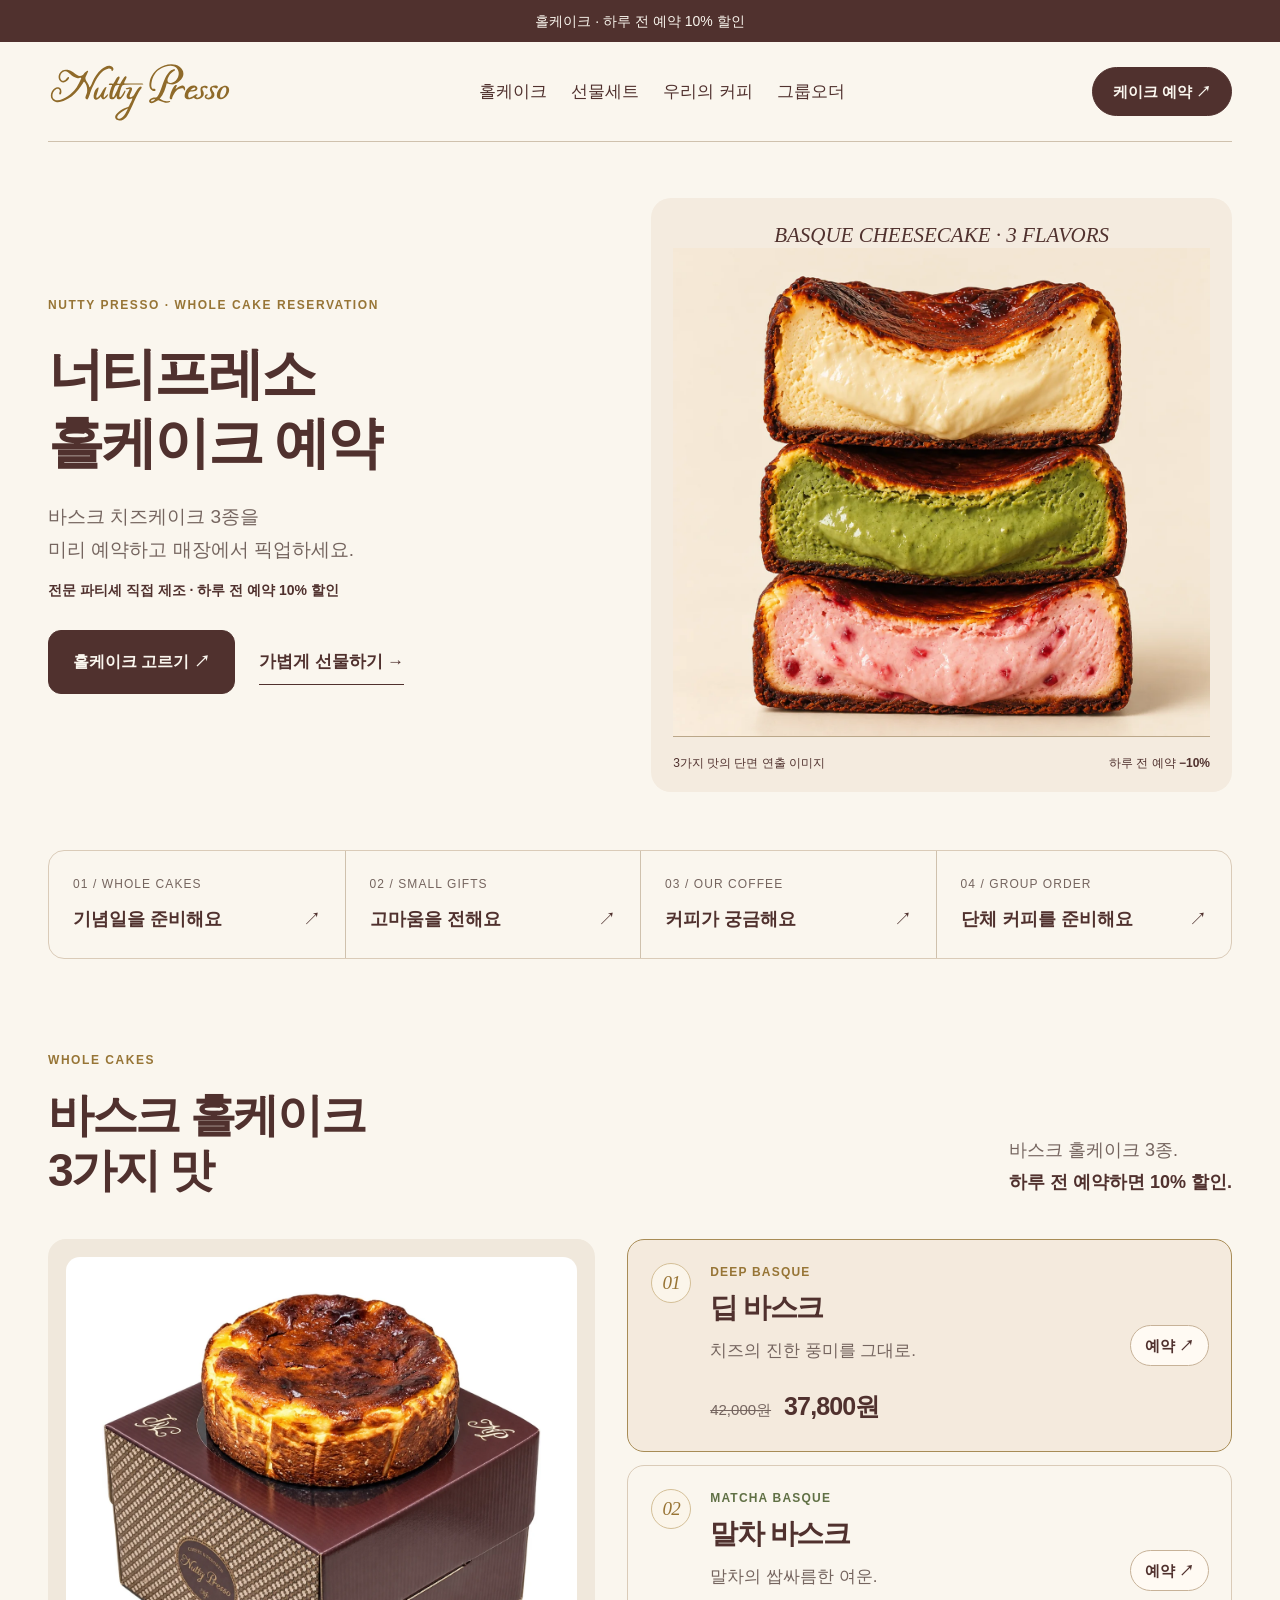
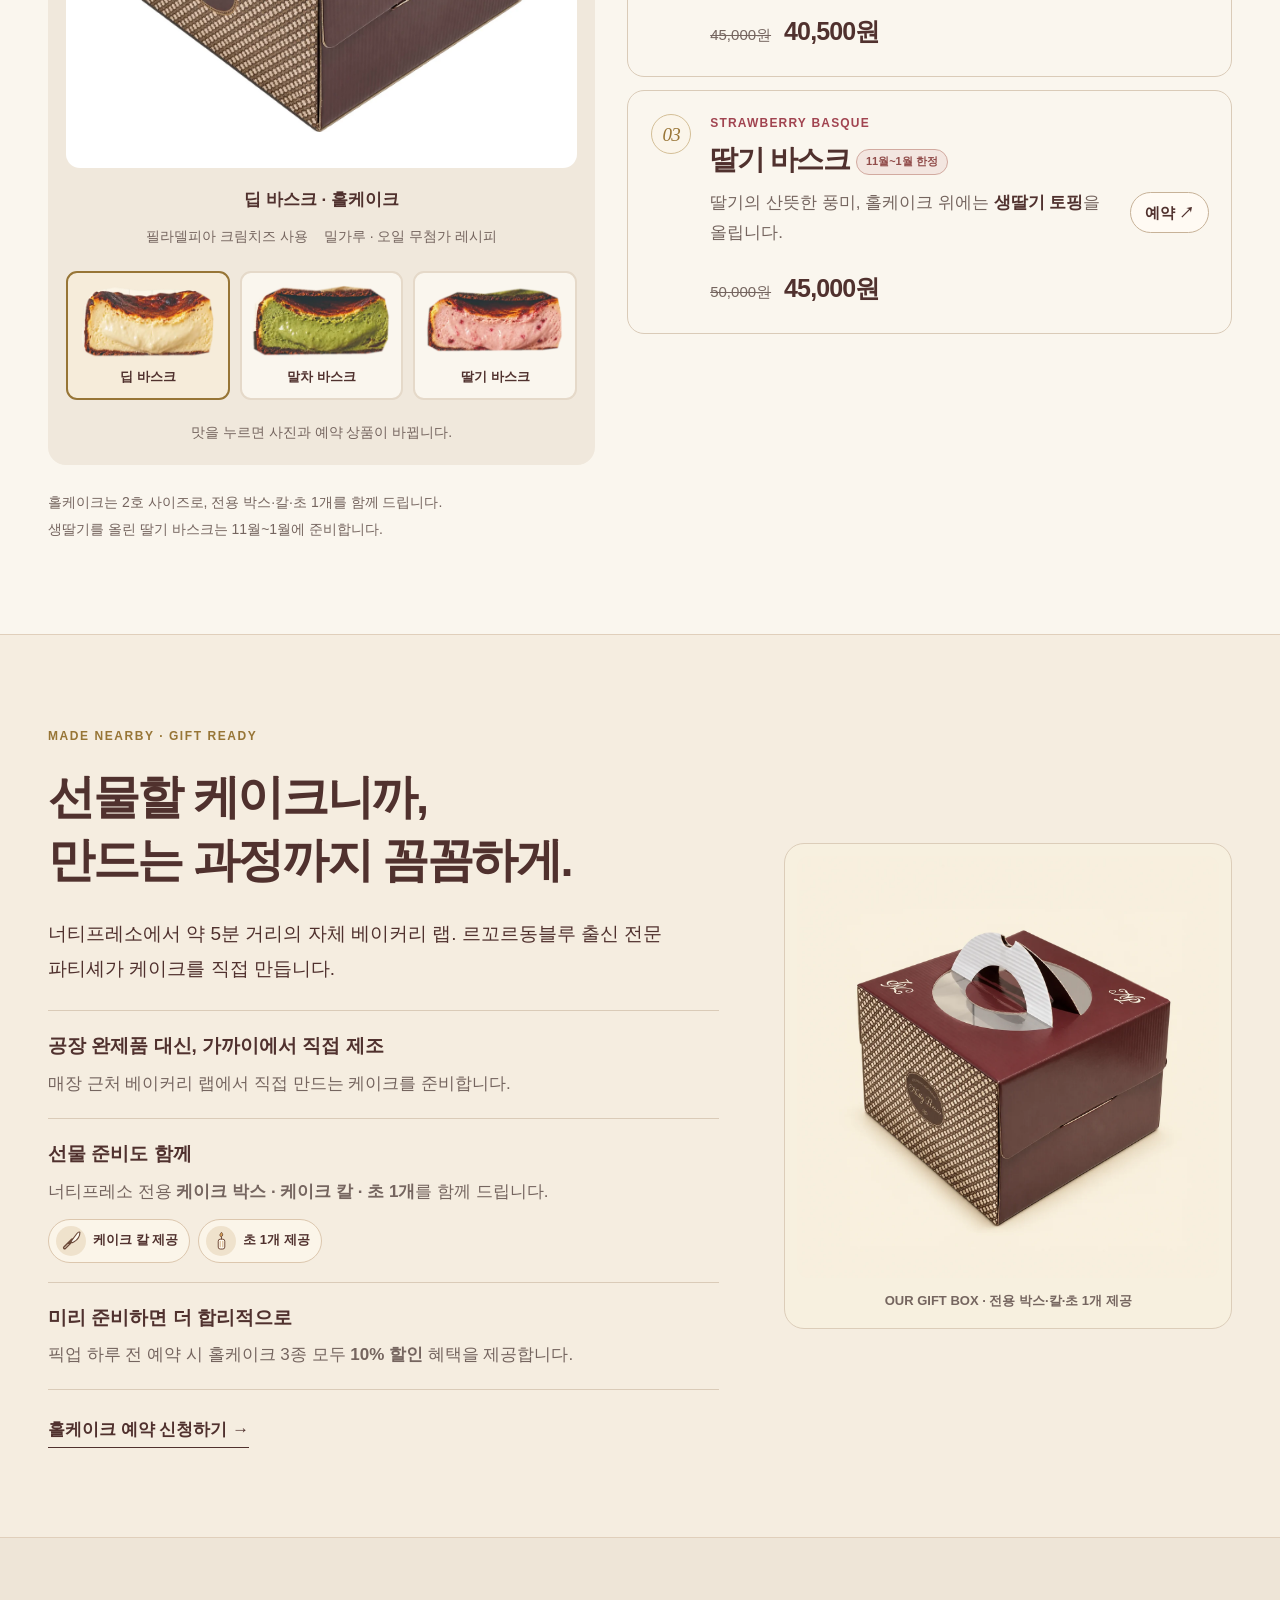
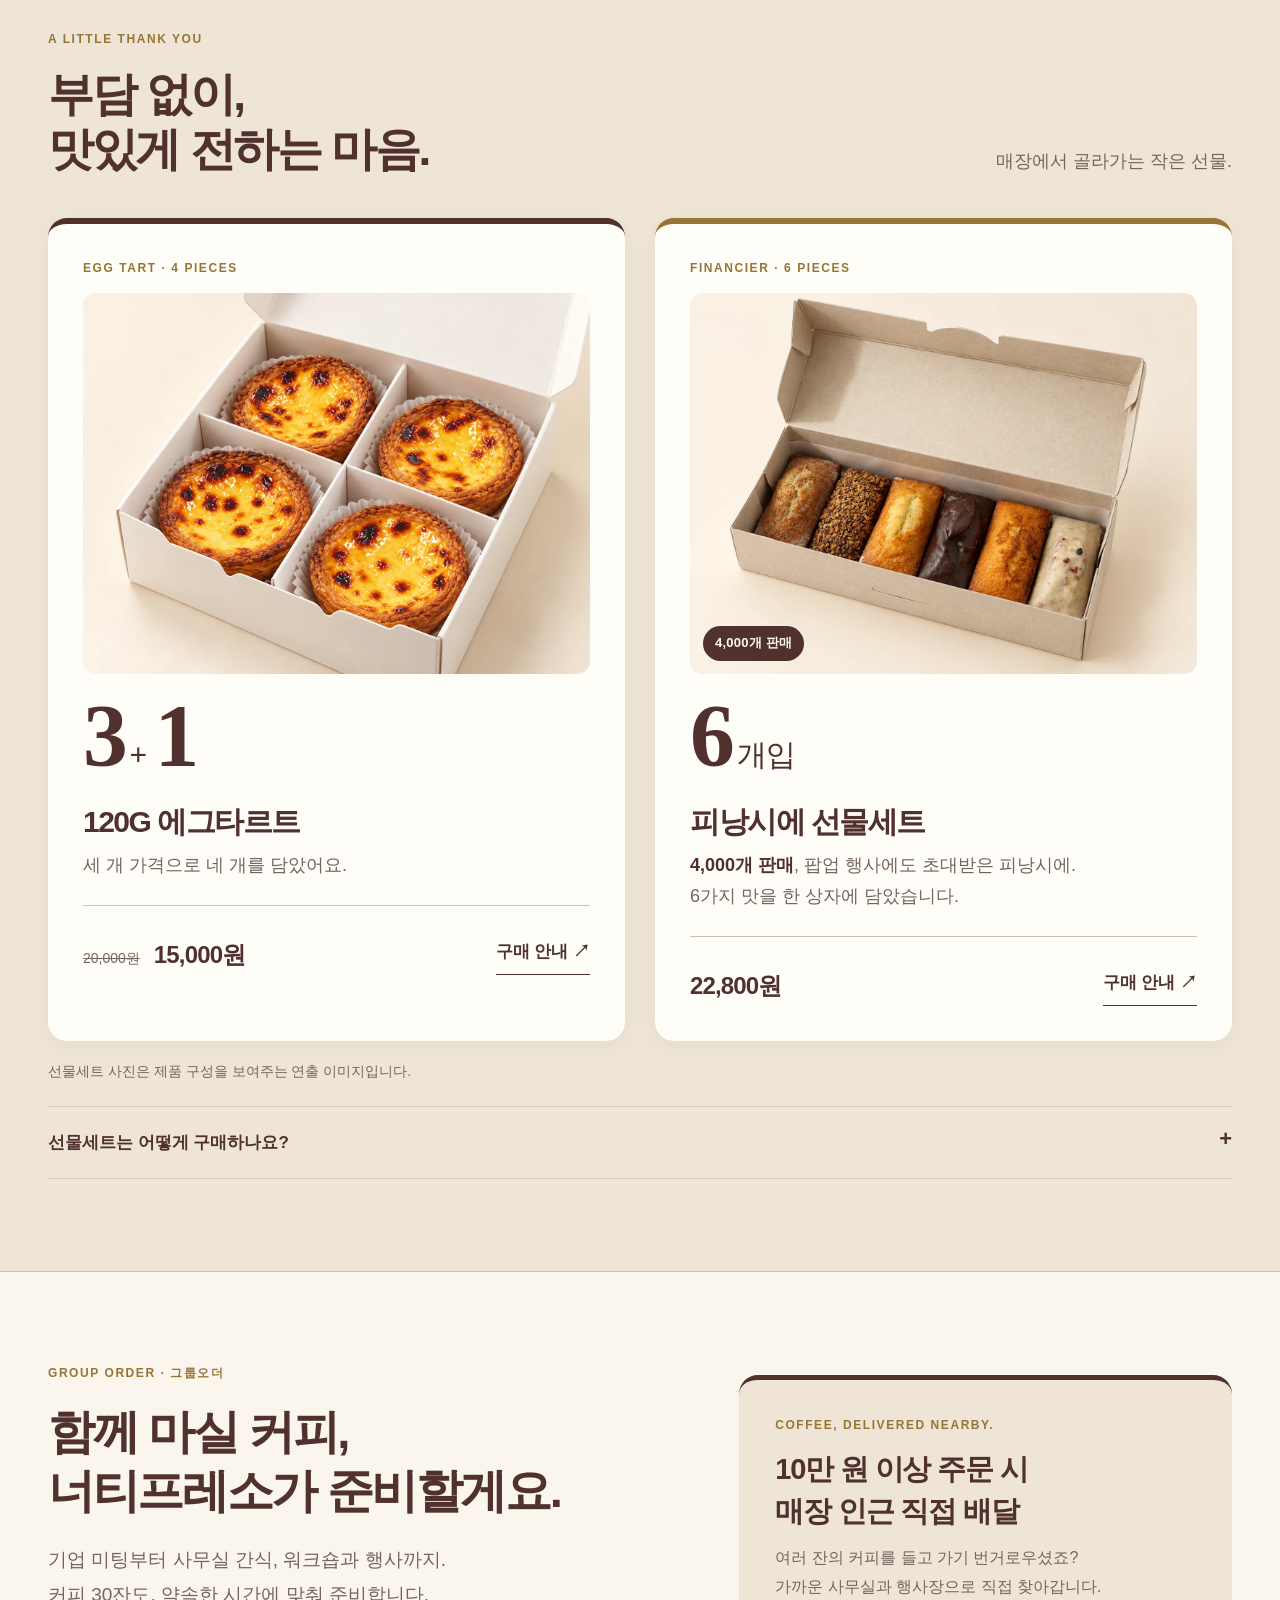
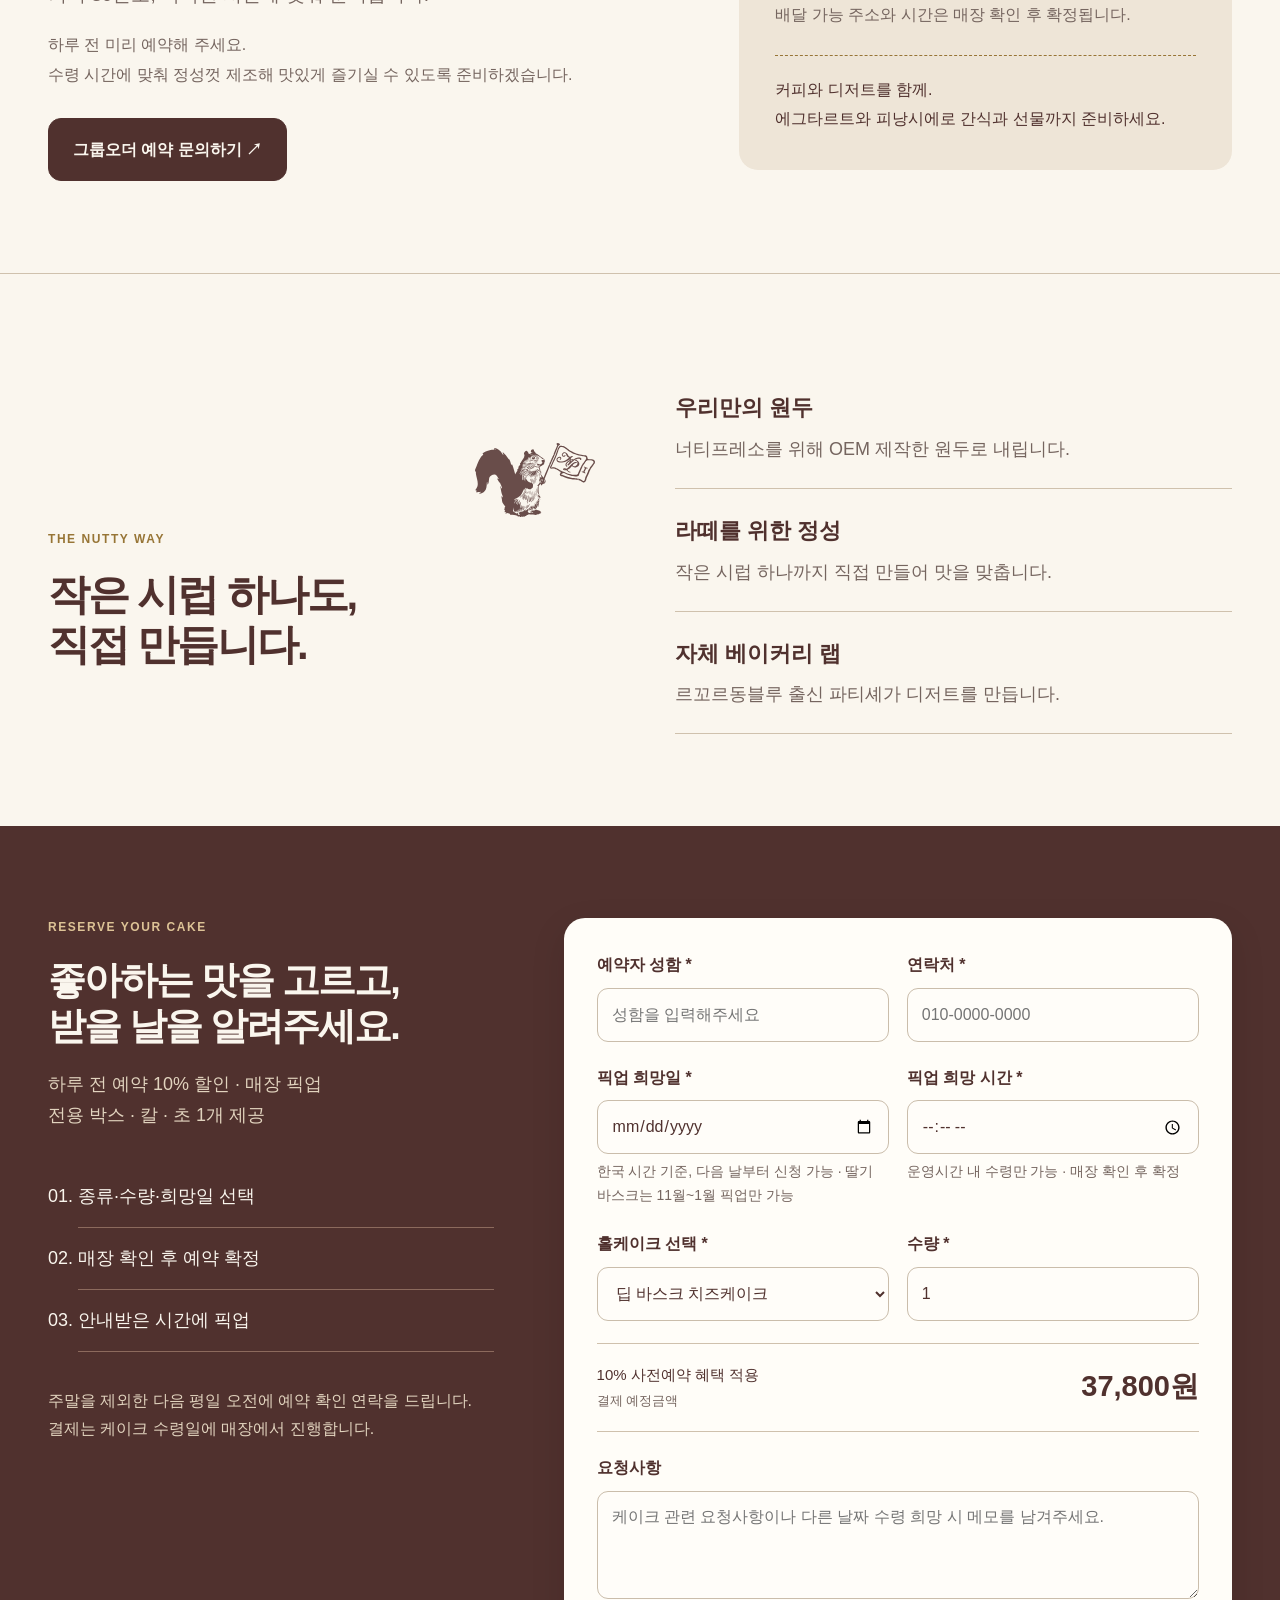
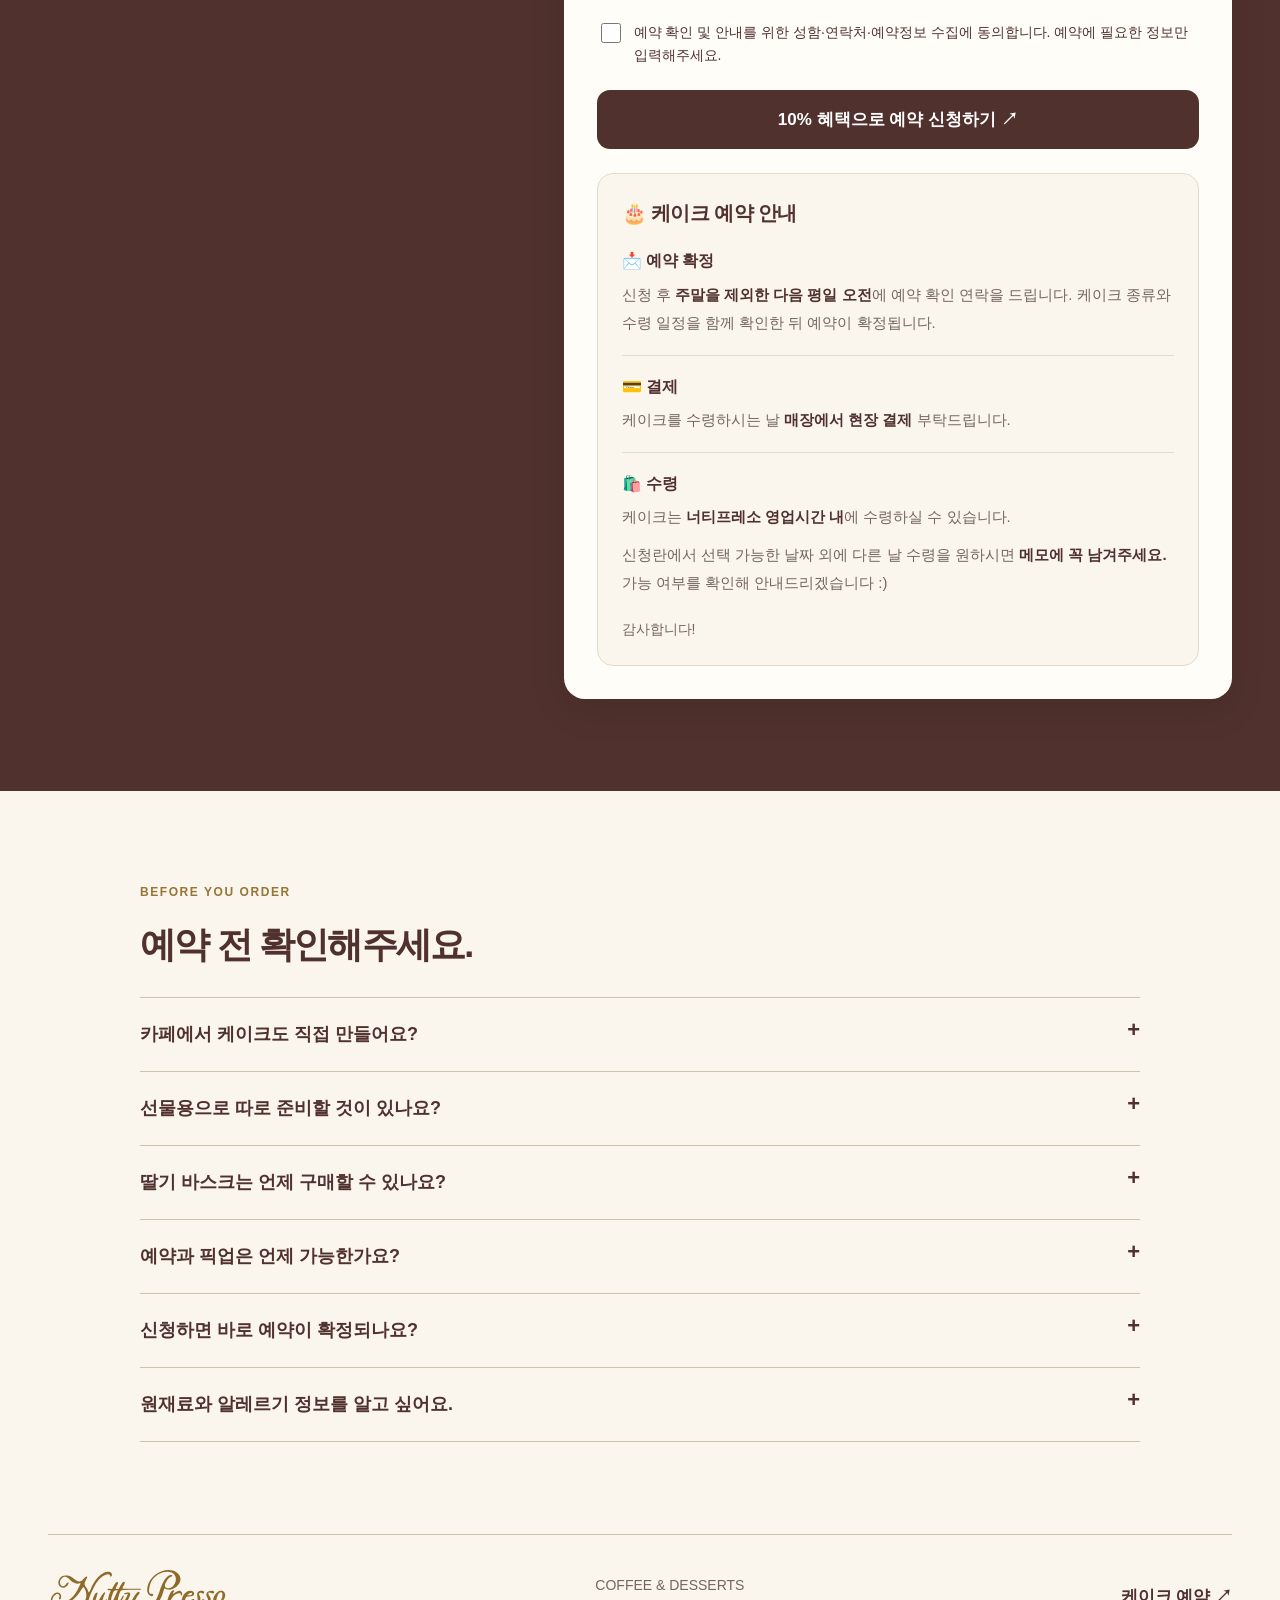
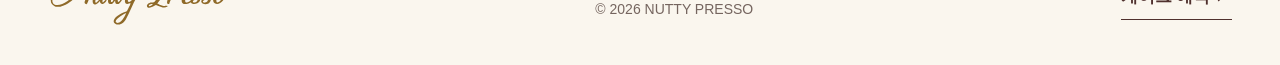
==== index.html @ 77eecce9 "Add branded cake booking guide below reservation form" ====
<!doctype html><html lang="ko"><head>
<meta charset="utf-8"/>
<meta content="width=device-width, initial-scale=1" name="viewport"/>
<meta content="#50312e" name="theme-color"/>
<title>너티프레소 홀케이크 예약 | 하루 전 예약 10% 할인</title>
<meta content="전용 OEM 원두, 직접 만드는 시럽, 르꼬르동블루 출신 파티쉐와 자체 베이커리 랩. 커피와 선물세트, 바스크 홀케이크, 기업·사무실·행사 그룹오더를 만나보세요. 홀케이크 하루 전 예약 10% 할인. 단체 주문 10만 원 이상 매장 인근 직접 배달." name="description"/>
<meta content="너티프레소 홀케이크 사전예약 | 하루 전 10% 할인" property="og:title"/>
<meta content="홀케이크 하루 전 예약 10% 할인. 5분 거리 자체 랩에서 전문 파티셰가 직접 만들고, 전용 케이크 박스·칼·초 1개까지 준비합니다." property="og:description"/>
<meta content="website" property="og:type"/>
<meta content="https://f45luke-source.github.io/nuttypresso-cake/" property="og:url"/>
<meta content="https://f45luke-source.github.io/nuttypresso-cake/assets/basque-three-slices.webp" property="og:image"/>
<link href="https://f45luke-source.github.io/nuttypresso-cake/" rel="canonical"/>
<link href="assets/nutty-mascot.svg" rel="icon" type="image/svg+xml"/>
<link as="image" href="assets/nutty-logo.svg" rel="preload"/>
<link rel="stylesheet" href="nutty.css?v=20261020-5">
<link rel="stylesheet" href="group-order.css?v=20261014-1">
<link rel="stylesheet" href="nutty-polish.css?v=20261021-1">
<style id="reservation-form-layout-20261021">
/* 2026-10-21: keep native date/time controls inside the reservation form. */
.nutty-home #reserve .reserve-grid > *{min-width:0}
.nutty-home #form{
  box-sizing:border-box;
  min-width:0;
  max-width:100%;
  grid-template-columns:repeat(2,minmax(0,1fr));
  align-items:start;
}
.nutty-home #form > *,
.nutty-home #form .field{min-width:0;max-width:100%}
.nutty-home #form .field input,
.nutty-home #form .field select,
.nutty-home #form .field textarea{
  display:block;
  box-sizing:border-box;
  width:100%;
  min-width:0;
  max-width:100%;
  inline-size:100%;
  min-inline-size:0;
  max-inline-size:100%;
  font-size:16px;
}
.nutty-home #form .field input,
.nutty-home #form .field select{height:54px}
.nutty-home #form input[type="date"],
.nutty-home #form input[type="time"]{
  -webkit-appearance:none;
  appearance:none;
  text-align:left;
}
.nutty-home #form input[type="date"]::-webkit-date-and-time-value,
.nutty-home #form input[type="time"]::-webkit-date-and-time-value{
  min-height:1.5em;
  text-align:left;
}
.nutty-home #form input[type="date"]::-webkit-datetime-edit,
.nutty-home #form input[type="time"]::-webkit-datetime-edit{padding:0;min-width:0}
.nutty-home #form .field-help{overflow-wrap:anywhere}
.nutty-home #form .total{flex-wrap:wrap;row-gap:8px}
/* Narrow columns on tablets need the same treatment as phone screens. */
@media(max-width:1100px){
  .nutty-home #form{grid-template-columns:minmax(0,1fr);gap:22px}
  .nutty-home #form > .field,
  .nutty-home #form > .full{grid-column:1 / -1}
}
</style>
<link rel="stylesheet" href="nutty-mobile.css?v=20261022-1">
<style id="cake-reservation-guide-20261023">
.nutty-home #form .cake-booking-guide{grid-column:1/-1;min-width:0;background:var(--paper);border:1px solid #e5d9c9;border-radius:16px;padding:24px;margin-top:2px}
.nutty-home #form .cake-booking-guide h3{font-size:20px;line-height:1.5;letter-spacing:-.03em;margin:0 0 20px;color:var(--ink)}
.nutty-home #form .cake-booking-guide dl{margin:0}
.nutty-home #form .cake-booking-guide dl>div+div{border-top:1px solid #e5d9c9;margin-top:18px;padding-top:18px}
.nutty-home #form .cake-booking-guide dt{font-size:16px;font-weight:700;line-height:1.6;color:var(--ink);margin-bottom:7px}
.nutty-home #form .cake-booking-guide dd{margin:0;font-size:15px;line-height:1.85;color:var(--muted);word-break:keep-all;overflow-wrap:anywhere}
.nutty-home #form .cake-booking-guide dd strong{color:var(--ink);font-weight:650}
.nutty-home #form .cake-booking-guide dd p+p{margin-top:10px}
.nutty-home #form .cake-booking-guide .guide-thanks{margin-top:20px;font-size:14px;color:var(--muted)}
@media(max-width:720px){.nutty-home #form .cake-booking-guide{padding:22px 18px}.nutty-home #form .cake-booking-guide h3{font-size:19px}}
</style>
</head><body class="nutty-home"><a class="skip" href="#main">본문으로 이동</a><div class="notice">홀케이크 · 하루 전 예약 10% 할인</div><header class="header wrap"><a href="#main" aria-label="너티프레소 홈"><img class="wordmark" src="assets/nutty-wordmark.svg" alt="Nutty Presso" width="210" height="75"></a><nav aria-label="주 메뉴"><a href="#cakes">홀케이크</a><a href="#gifts">선물세트</a><a href="#brand">우리의 커피</a><a href="group-order/">그룹오더</a></nav><a href="#reserve" class="button small">케이크 예약 ↗</a><button class="nav-toggle" aria-expanded="false" aria-controls="mobile-menu" aria-label="메뉴 열기">☰</button></header><nav id="mobile-menu" class="mobile-menu" hidden aria-label="모바일 메뉴"><a href="#cakes">홀케이크</a><a href="#gifts">선물세트</a><a href="#brand">우리의 커피</a><a href="group-order/">그룹오더</a></nav><main id="main"><section class="hero wrap"><div class="hero-copy"><span class="eyebrow">NUTTY PRESSO · WHOLE CAKE RESERVATION</span><h1>너티프레소<br>홀케이크 예약</h1><p>바스크 치즈케이크 3종을<br>미리 예약하고 매장에서 픽업하세요.</p><p class="hero-benefits">전문 파티셰 직접 제조 · 하루 전 예약 10% 할인</p><div class="actions"><a class="button" href="#cakes">홀케이크 고르기 ↗</a><a class="text-link" href="#gifts">가볍게 선물하기 →</a></div></div><figure class="hero-photo"><span class="photo-heading">BASQUE CHEESECAKE · 3 FLAVORS</span><img class="hero-3flavors" src="assets/basque-three-slices.webp" alt="딥·말차·딸기 바스크 치즈케이크 3종의 단면을 보여주는 연출 이미지" width="1254" height="1254" fetchpriority="high"><figcaption><span>3가지 맛의 단면 연출 이미지</span><span>하루 전 예약 <b>−10%</b></span></figcaption></figure></section>
<nav class="quick wrap group-quick" aria-label="원하는 메뉴 바로가기"><a href="#cakes"><small>01 / WHOLE CAKES</small><span>기념일을 준비해요 <b>↗</b></span></a><a href="#gifts"><small>02 / SMALL GIFTS</small><span>고마움을 전해요 <b>↗</b></span></a><a href="#brand"><small>03 / OUR COFFEE</small><span>커피가 궁금해요 <b>↗</b></span></a><a href="group-order/"><small>04 / GROUP ORDER</small><span>단체 커피를 준비해요 <b>↗</b></span></a></nav>
<section class="cakes wrap section" id="cakes"><div class="section-heading"><div><span class="eyebrow">WHOLE CAKES</span><h2>바스크 홀케이크<br>3가지 맛</h2></div><p>바스크 홀케이크 3종.<br><strong>하루 전 예약하면 10% 할인.</strong></p></div><div class="cake-selection"><div class="cake-feature"><div class="cake-image-stage" aria-live="polite" aria-atomic="true"><img id="cake-main-image" src="assets/deep-basque-box-20261022.webp" alt="너티프레소 전용 박스 위에 놓인 딥 바스크 홀케이크" width="1080" height="1080" loading="lazy" decoding="async"><div class="cake-image-placeholder" id="cake-image-placeholder" hidden role="img" aria-label="딥 바스크 홀케이크 실사 사진 준비 중"><span class="cake-photo-label">NUTTY PRESSO · WHOLE CAKE</span><strong id="cake-placeholder-name">딥 바스크</strong><span class="cake-photo-status">홀케이크 실사 사진 준비 중</span></div></div><p class="cake-photo-name" id="cake-photo-name" aria-live="polite">딥 바스크 · 홀케이크</p><p class="cake-ingredients"><span>필라델피아 크림치즈 사용</span><span>밀가루 · 오일 무첨가 레시피</span></p>
<div class="slice-gallery" role="group" aria-label="케이크 맛별 선택">
<button class="slice-choice is-active" type="button" data-preview="deep_basque" aria-pressed="true" aria-label="딥 바스크 큰 사진 보기"><img src="assets/deep-basque-slice.webp" alt="" loading="lazy" width="240" height="130"><span>딥 바스크</span></button>
<button class="slice-choice" type="button" data-preview="matcha" aria-pressed="false" aria-label="말차 바스크 큰 사진 보기"><img src="assets/matcha-basque-slice.webp" alt="" loading="lazy" width="240" height="130"><span>말차 바스크</span></button>
<button class="slice-choice" type="button" data-preview="strawberry" aria-pressed="false" aria-label="딸기 바스크 큰 사진 보기"><img src="assets/strawberry-basque-slice.webp" alt="" loading="lazy" width="240" height="130"><span>딸기 바스크</span></button>
</div><p class="preview-instruction">맛을 누르면 사진과 예약 상품이 바뀝니다.</p></div><div class="cake-list">
<article class="cake-row is-active" data-preview="deep_basque"><div class="flavor-number">01</div><div><span class="eyebrow">DEEP BASQUE</span><h3>딥 바스크</h3><p>치즈의 진한 풍미를 그대로.</p><div class="price"><del>42,000원</del><strong>37,800원</strong></div></div><a class="select-cake" href="#reserve" data-cake="deep_basque" aria-label="딥 바스크 예약하기">예약 ↗</a></article>
<article class="cake-row matcha" data-preview="matcha"><div class="flavor-number">02</div><div><span class="eyebrow">MATCHA BASQUE</span><h3>말차 바스크</h3><p>말차의 쌉싸름한 여운.</p><div class="price"><del>45,000원</del><strong>40,500원</strong></div></div><a class="select-cake" href="#reserve" data-cake="matcha" aria-label="말차 바스크 예약하기">예약 ↗</a></article>
<article class="cake-row strawberry" data-preview="strawberry"><div class="flavor-number">03</div><div><span class="eyebrow">STRAWBERRY BASQUE</span><h3>딸기 바스크 <span class="seasonal-tag">11월~1월 한정</span></h3><p>딸기의 산뜻한 풍미, 홀케이크 위에는 <strong>생딸기 토핑</strong>을 올립니다.</p><div class="price"><del>50,000원</del><strong>45,000원</strong></div></div><a class="select-cake" href="#reserve" data-cake="strawberry" aria-label="딸기 바스크 예약하기">예약 ↗</a></article>
</div></div><p class="fine"><span>홀케이크는 2호 사이즈로, 전용 박스·칼·초 1개를 함께 드립니다.</span><span>생딸기를 올린 딸기 바스크는 11월~1월에 준비합니다.</span></p></section>
<section class="trust-section section" id="why-nutty" aria-labelledby="trust-title"><div class="wrap trust-layout"><div class="trust-copy">
<span class="eyebrow">MADE NEARBY · GIFT READY</span>
<h2 id="trust-title">선물할 케이크니까,<br>만드는 과정까지 꼼꼼하게.</h2>
<p class="trust-lead">너티프레소에서 약 5분 거리의 자체 베이커리 랩. 르꼬르동블루 출신 전문 파티셰가 케이크를 직접 만듭니다.</p>
<div class="trust-points"><div><b>공장 완제품 대신, 가까이에서 직접 제조</b><p>매장 근처 베이커리 랩에서 직접 만드는 케이크를 준비합니다.</p></div>
<div><b>선물 준비도 함께</b><p>너티프레소 전용 <strong>케이크 박스 · 케이크 칼 · 초 1개</strong>를 함께 드립니다.</p>
<div class="gift-kit" role="group" aria-label="케이크 칼과 초 1개 제공">
<span class="gift-kit-item"><span class="gift-kit-icon" aria-hidden="true">
<svg viewBox="0 0 32 32" fill="none" focusable="false">
<path d="M5.5 27 17 15.5" stroke="#6b4939" stroke-width="5.2" stroke-linecap="round"/>
<path d="M15 17.6 24.3 5.3c1.4-1.8 3.5-2.6 4.5-2 .1 6.4-2.9 11-8.9 14.6l-2.7 1.4Z" fill="#fffaf0" stroke="#6b4939" stroke-width="1.7" stroke-linejoin="round"/>
<path d="m5.8 27 5.2-5.2" stroke="#f7e8d0" stroke-width="1.5" stroke-linecap="round"/>
</svg></span>케이크 칼 제공</span>
<span class="gift-kit-item"><span class="gift-kit-icon" aria-hidden="true">
<svg viewBox="0 0 32 32" fill="none" focusable="false">
<path d="M16 3.5c-2.4 2.8-3.8 5-.4 7.1 2.9-1.7 3.1-4.4.4-7.1Z" fill="#d6a25a" stroke="#704a38" stroke-width="1.25" stroke-linejoin="round"/>
<path d="M16 10.5v3.7" stroke="#704a38" stroke-width="1.5" stroke-linecap="round"/>
<rect x="11" y="14" width="10" height="15" rx="3" fill="#fffaf0" stroke="#704a38" stroke-width="1.5"/>
<path d="M14 17.2v8.5M18 17.2v8.5" stroke="#c89b68" stroke-width="1.2" stroke-linecap="round"/>
</svg></span>초 1개 제공</span>
</div></div>
<div><b>미리 준비하면 더 합리적으로</b><p>픽업 하루 전 예약 시 홀케이크 3종 모두 <strong>10% 할인</strong> 혜택을 제공합니다.</p></div></div>
<a class="text-link" href="#reserve">홀케이크 예약 신청하기 →</a></div>
<figure class="trust-photo"><img src="assets/cake-gift-box-20261021.webp" alt="너티프레소 전용 홀케이크 선물 박스 최신 사진" loading="lazy" width="1280" height="1280"><figcaption>OUR GIFT BOX · 전용 박스·칼·초 1개 제공</figcaption></figure>
</div></section>
<section class="gifts section" id="gifts"><div class="wrap"><div class="section-heading"><div><span class="eyebrow">A LITTLE THANK YOU</span><h2>부담 없이,<br>맛있게 전하는 마음.</h2></div><p>매장에서 골라가는 작은 선물.</p></div><div class="gift-pair"><article class="gift-ticket"><span class="eyebrow">EGG TART · 4 PIECES</span><figure class="gift-photo"><img src="assets/egg-tart-set-premium.webp" alt="120g 에그타르트 네 개가 담긴 3+1 선물세트 연출 이미지" loading="lazy" width="1400" height="1050"></figure><div class="gift-number">3<span>+</span>1</div><h3>120G 에그타르트</h3><p>세 개 가격으로 네 개를 담았어요.</p><div class="gift-bottom"><div class="price"><del>20,000원</del><strong>15,000원</strong></div><a href="#gift-guide" class="text-link">구매 안내 ↗</a></div></article><article class="gift-ticket"><span class="eyebrow">FINANCIER · 6 PIECES</span><figure class="gift-photo"><img src="assets/financier-set-premium.webp" alt="너티프레소 피낭시에 6구 선물세트 구성 연출 이미지" loading="lazy" width="1400" height="1050"><figcaption class="gift-photo-tag">4,000개 판매</figcaption></figure><div class="gift-number">6<span>개입</span></div><h3>피낭시에 선물세트</h3><p><strong>4,000개 판매</strong>, 팝업 행사에도 초대받은 피낭시에.<br>6가지 맛을 한 상자에 담았습니다.</p><div class="gift-bottom"><div class="price"><strong>22,800원</strong></div><a href="#gift-guide" class="text-link">구매 안내 ↗</a></div></article></div><p class="fine gift-image-note">선물세트 사진은 제품 구성을 보여주는 연출 이미지입니다.</p><details class="gift-guide" id="gift-guide"><summary>선물세트는 어떻게 구매하나요?</summary><p>에그타르트와 피낭시에 세트는 매장에서 구매할 수 있습니다. 당일 수량과 포장은 매장에 확인해주세요. 홀케이크는 아래 예약 폼에서 신청할 수 있으며, 단체 음료와 함께 주문할 선물세트는 <a class="text-link" href="group-order/">그룹오더 문의 ↗</a>에 남겨주세요.</p></details></div></section>
<section class="group-home section" id="group-order" aria-labelledby="group-home-title"><div class="wrap group-home-grid"><div class="group-home-copy"><span class="eyebrow">GROUP ORDER · 그룹오더</span><h2 id="group-home-title">함께 마실 커피,<br>너티프레소가 준비할게요.</h2><p>기업 미팅부터 사무실 간식, 워크숍과 행사까지.<br>커피 30잔도, 약속한 시간에 맞춰 준비합니다.</p><p class="group-home-note">하루 전 미리 예약해 주세요.<br>수령 시간에 맞춰 정성껏 제조해 맛있게 즐기실 수 있도록 준비하겠습니다.</p><div class="actions"><a class="button" href="group-order/">그룹오더 예약 문의하기 ↗</a></div></div><aside class="group-home-ticket"><span class="eyebrow">COFFEE, DELIVERED NEARBY.</span><strong>10만 원 이상 주문 시<br>매장 인근 직접 배달</strong><p>여러 잔의 커피를 들고 가기 번거로우셨죠?<br>가까운 사무실과 행사장으로 직접 찾아갑니다.<br>배달 가능 주소와 시간은 매장 확인 후 확정됩니다.</p><p class="group-home-dessert">커피와 디저트를 함께.<br>에그타르트와 피낭시에로 간식과 선물까지 준비하세요.</p></aside></div></section>
<section class="brand section wrap" id="brand"><div class="brand-heading"><img src="assets/nutty-mascot.svg" alt="너티프레소 공식 다람쥐 캐릭터" width="210" height="150" loading="lazy"><span class="eyebrow">THE NUTTY WAY</span><h2>작은 시럽 하나도,<br>직접 만듭니다.</h2></div><div class="brand-points"><div><b>우리만의 원두</b><p>너티프레소를 위해 OEM 제작한 원두로 내립니다.</p></div><div><b>라떼를 위한 정성</b><p>작은 시럽 하나까지 직접 만들어 맛을 맞춥니다.</p></div><div><b>자체 베이커리 랩</b><p>르꼬르동블루 출신 파티셰가 디저트를 만듭니다.</p></div></div></section>
<section id="reserve" class="reserve section"><div class="wrap reserve-grid"><div class="reserve-intro"><span class="eyebrow">RESERVE YOUR CAKE</span><h2>좋아하는 맛을 고르고,<br>받을 날을 알려주세요.</h2><p>하루 전 예약 10% 할인 · 매장 픽업<br>전용 박스 · 칼 · 초 1개 제공</p><ol><li>종류·수량·희망일 선택</li><li>매장 확인 후 예약 확정</li><li>안내받은 시간에 픽업</li></ol><div class="reservation-note">주말을 제외한 다음 평일 오전에 예약 확인 연락을 드립니다.<br>결제는 케이크 수령일에 매장에서 진행합니다.</div></div><form class="form" id="form"><div class="field"><label for="name">예약자 성함 *</label><input autocomplete="name" id="name" maxlength="50" name="name" placeholder="성함을 입력해주세요" required=""/></div><div class="field"><label for="phone">연락처 *</label><input autocomplete="tel" id="phone" inputmode="tel" maxlength="25" name="phone" placeholder="010-0000-0000" required="" type="tel"/></div><div class="field"><label for="date">픽업 희망일 *</label><input id="date" name="date" required="" type="date"/><p class="field-help">한국 시간 기준, 다음 날부터 신청 가능 · 딸기 바스크는 11월~1월 픽업만 가능</p></div><div class="field"><label for="time">픽업 희망 시간 *</label><input id="time" name="time" required="" type="time"/><p class="field-help">운영시간 내 수령만 가능 · 매장 확인 후 확정</p></div><div class="field"><label for="product">홀케이크 선택 *</label><select id="product" name="product" required=""><option value="deep_basque">딥 바스크 치즈케이크</option><option value="matcha">말차 바스크 치즈케이크</option><option value="strawberry">딸기 바스크 치즈케이크</option></select></div><div class="field"><label for="qty">수량 *</label><input id="qty" inputmode="numeric" max="10" min="1" name="qty" required="" step="1" type="number" value="1"/></div><div class="total full"><span>10% 사전예약 혜택 적용<br/><small>결제 예정금액</small></span><strong aria-live="polite" id="total">37,800원</strong></div><div class="field full"><label for="memo">요청사항</label><textarea id="memo" maxlength="1000" name="memo" placeholder="케이크 관련 요청사항이나 다른 날짜 수령 희망 시 메모를 남겨주세요."></textarea></div><label class="consent full" for="consent"><input id="consent" required="" type="checkbox"/><span>예약 확인 및 안내를 위한 성함·연락처·예약정보 수집에 동의합니다. 예약에 필요한 정보만 입력해주세요.</span></label><button class="submit full" id="submit" type="submit">10% 혜택으로 예약 신청하기 ↗</button><aside class="cake-booking-guide full" aria-labelledby="cake-booking-guide-title">
<h3 id="cake-booking-guide-title"><span aria-hidden="true">🎂</span> 케이크 예약 안내</h3>
<dl>
<div><dt><span aria-hidden="true">📩</span> 예약 확정</dt><dd>신청 후 <strong>주말을 제외한 다음 평일 오전</strong>에 예약 확인 연락을 드립니다. 케이크 종류와 수령 일정을 함께 확인한 뒤 예약이 확정됩니다.</dd></div>
<div><dt><span aria-hidden="true">💳</span> 결제</dt><dd>케이크를 수령하시는 날 <strong>매장에서 현장 결제</strong> 부탁드립니다.</dd></div>
<div><dt><span aria-hidden="true">🛍️</span> 수령</dt><dd><p>케이크는 <strong>너티프레소 영업시간 내</strong>에 수령하실 수 있습니다.</p><p>신청란에서 선택 가능한 날짜 외에 다른 날 수령을 원하시면 <strong>메모에 꼭 남겨주세요.</strong><br>가능 여부를 확인해 안내드리겠습니다 :)</p></dd></div>
</dl><p class="guide-thanks">감사합니다!</p></aside><div aria-live="polite" class="status full" hidden="" id="status" role="status"></div><noscript><p class="full">온라인 예약을 이용하려면 브라우저의 자바스크립트를 켜주세요.</p></noscript></form></div></section>
<section class="faq section wrap" id="faq"><span class="eyebrow">BEFORE YOU ORDER</span><h2>예약 전 확인해주세요.</h2>
<details><summary>카페에서 케이크도 직접 만들어요?</summary><p>네. 너티프레소에서 약 5분 거리의 자체 베이커리 랩에서 르꼬르동블루 출신 전문 파티셰가 직접 만듭니다. 실제 단면 사진을 보시고 원하는 맛을 골라주세요.</p></details>
<details><summary>선물용으로 따로 준비할 것이 있나요?</summary><p>너티프레소 전용 케이크 박스, 케이크 칼, 초 1개를 함께 드립니다. 케이크는 2호 사이즈로 준비합니다.</p></details>
<details><summary>딸기 바스크는 언제 구매할 수 있나요?</summary><p>딸기 바스크는 11월부터 1월까지만 진행하는 시즌 한정 케이크입니다. 홀케이크 위에는 실제 생딸기를 올리며, 예약 픽업 날짜 역시 11월~1월 중 선택해 주세요.</p></details>
<details><summary>예약과 픽업은 언제 가능한가요?</summary><p>픽업일 하루 전까지 신청하면 10% 할인됩니다. 픽업은 매장 운영시간 내에 가능하며, 제작 가능 여부와 정확한 시간은 매장 확인 후 확정됩니다.</p></details><details><summary>신청하면 바로 예약이 확정되나요?</summary><p>신청 후 주말을 제외한 다음 평일 오전에 예약 확인 연락을 드립니다. 케이크 종류와 수령 일정을 함께 확인한 뒤 예약이 확정됩니다. 결제는 케이크를 수령하시는 날 매장에서 부탁드립니다.</p></details><details><summary>원재료와 알레르기 정보를 알고 싶어요.</summary><p>필라델피아 크림치즈를 사용하고, 밀가루와 오일을 별도로 넣지 않는 레시피입니다. 우유 및 달걀 등 알레르기가 있다면 구매 전 매장에 상세 원재료와 제조 환경을 확인해주세요.</p></details></section></main>
<footer class="footer wrap"><img src="assets/nutty-wordmark.svg" alt="Nutty Presso" width="210" height="75" loading="lazy"><p>COFFEE & DESSERTS<br>© 2026 NUTTY PRESSO</p><a class="text-link" href="#reserve">케이크 예약 ↗</a></footer><aside class="mobile-cta" aria-label="예약 바로가기"><span>하루 전 예약 <b>10% 할인</b></span><a href="#reserve">케이크 예약 ↗</a></aside><script src="reservation.js?v=20261022-1" defer></script></body></html>
---- nutty.css ----
:root{--ink:#50312e;--paper:#faf6ee;--line:#cfc1ad;--gold:#977536;--muted:#75655f;--white:#fffdf8;--sans:'Apple SD Gothic Neo','Malgun Gothic',Arial,sans-serif}*{box-sizing:border-box}html{scroll-behavior:smooth;scroll-padding-top:110px}body{margin:0;background:var(--paper);color:var(--ink);font:17px/1.7 var(--sans);word-break:keep-all;-webkit-font-smoothing:antialiased}h1,h2,h3,p,figure{margin:0}h1,h2,h3{line-height:1.2;letter-spacing:-.05em}a{color:inherit;text-decoration:none}img{display:block;max-width:100%;height:auto}button,input,select,textarea{font:inherit}button,a,input,select,textarea,summary{-webkit-tap-highlight-color:transparent}button,summary{cursor:pointer}a:focus-visible,button:focus-visible,input:focus-visible,select:focus-visible,textarea:focus-visible,summary:focus-visible{outline:3px solid var(--gold);outline-offset:5px}[hidden]{display:none!important}.wrap{width:min(1240px,calc(100% - 96px));margin-inline:auto}.skip{position:absolute;top:-100px;left:20px;background:white;padding:12px;z-index:100}.skip:focus{top:8px}.notice{background:var(--ink);color:var(--paper);text-align:center;padding:9px 20px;font-size:14px}.header{display:flex;align-items:center;justify-content:space-between;gap:26px;min-height:100px;position:relative;border-bottom:1px solid var(--line)}.wordmark{width:184px;height:68px;object-fit:contain}.header nav{display:flex;gap:34px;font-size:16px}.header nav a:hover,.text-link:hover{color:var(--gold)}.button{display:inline-flex;align-items:center;justify-content:center;background:var(--ink);color:var(--paper);padding:17px 24px;min-height:56px;border:1px solid var(--ink);font-size:16px;font-weight:700}.button:hover,.submit:hover{background:#715048}.button.small{min-height:46px;padding:11px 20px;font-size:15px}.nav-toggle{display:none;background:none;border:1px solid var(--line);color:var(--ink);width:46px;height:46px;font-size:23px}.mobile-menu{padding:20px;display:grid;gap:14px;border-bottom:1px solid var(--line)}.eyebrow{display:block;font:600 12px/1.5 Arial,sans-serif;letter-spacing:.13em;color:var(--gold)}.hero{display:grid;grid-template-columns:1fr 1.05fr;gap:50px;align-items:center;padding-top:56px;padding-bottom:58px}.hero h1{font-size:clamp(38px,4.4vw,62px);font-weight:750;line-height:1.22;margin:24px 0}.hero h1 em{font-style:normal;font-weight:450}.hero p{font-size:19px;color:var(--muted);line-height:1.7}.actions{display:flex;gap:24px;align-items:center;flex-wrap:wrap;margin-top:28px}.text-link{font-size:16px;font-weight:700;border-bottom:1px solid;padding:8px 0}.hero-photo{background:#e8dbc2;position:relative;overflow:hidden;padding:25px 22px 18px}.photo-heading{font:italic 21px Georgia,serif;text-align:center;display:block}.hero-photo img{width:100%;aspect-ratio:1.1;object-fit:contain;padding:16px 0}.hero-photo figcaption{border-top:1px solid #bba789;padding-top:16px;display:flex;justify-content:space-between;align-items:center;gap:16px;font-size:12px}.hero-photo figcaption>b{font-size:22px}.quick{display:grid;grid-template-columns:repeat(3,1fr);border-top:1px solid var(--ink);border-bottom:1px solid var(--ink)}.quick a{padding:23px 22px;display:grid;gap:8px}.quick a+ a{border-left:1px solid var(--line)}.quick small{font-size:11px;letter-spacing:.1em;color:var(--muted)}.quick span{display:flex;justify-content:space-between;font-size:18px;font-weight:700}.quick a:hover{background:#ede4d5}.section{padding-top:92px;padding-bottom:92px}.section-heading{display:flex;align-items:end;justify-content:space-between;gap:30px;margin-bottom:40px}.section-heading h2{font-size:clamp(34px,3.6vw,48px);margin-top:17px}.section-heading>p{font-size:17px;color:var(--muted)}.section-heading strong{color:var(--ink);font-weight:600}.cake-selection{display:grid;grid-template-columns:.9fr 1.1fr;gap:50px;align-items:center}.cake-feature{background:#f0e9dd;padding:20px 16px;text-align:center}.cake-feature img{width:100%;aspect-ratio:1.15;object-fit:contain}.cake-feature p{font-size:14px;color:var(--muted);padding-top:8px}.cake-row{display:grid;grid-template-columns:30px 1fr auto;align-items:center;gap:20px;border-top:1px solid var(--line);padding:28px 0}.cake-row:last-child{border-bottom:1px solid var(--line)}.flavor-number{align-self:start;font:italic 20px Georgia,serif;color:var(--gold);padding-top:5px}.cake-row .eyebrow{font-size:11px;letter-spacing:.1em}.cake-row h3{font-size:26px;margin:6px 0 8px}.cake-row p{font-size:16px;color:var(--muted)}.cake-row.matcha .eyebrow{color:#607045}.cake-row.strawberry .eyebrow{color:#a14450}.price{display:flex;gap:14px;align-items:baseline;margin-top:12px;flex-wrap:wrap}.price del{font-size:14px;color:var(--muted)}.price strong{font-size:24px;letter-spacing:-.035em}.select-cake{font-size:15px;border-bottom:1px solid;padding:12px 0;font-weight:700;white-space:nowrap}.fine{font-size:13px;color:var(--muted);margin-top:18px}.gifts{background:#eee5d7}.gift-pair{display:grid;grid-template-columns:1fr 1fr;gap:30px}.gift-ticket{background:var(--white);border-top:6px solid var(--ink);padding:35px}.gift-ticket:nth-child(2){border-color:var(--gold)}.gift-number{font:700 clamp(60px,7vw,98px)/1.1 Georgia,serif;letter-spacing:-.07em;margin:30px 0 20px}.gift-number span{font:400 30px var(--sans);letter-spacing:-.02em;padding:0 8px}.gift-ticket h3{font-size:29px}.gift-ticket p{font-size:17px;color:var(--muted);margin:10px 0 24px}.gift-bottom{display:flex;align-items:end;justify-content:space-between;border-top:1px solid var(--line);padding-top:16px;gap:14px}.gift-guide{border-block:1px solid #c8bba5;margin-top:25px}.gift-guide p{max-width:850px}.brand{display:grid;grid-template-columns:1fr 1fr;gap:70px;align-items:center}.brand-heading{position:relative}.brand-heading>img{position:absolute;right:10px;top:0;width:120px;height:100px;object-fit:contain;opacity:.85}.brand-heading .eyebrow{margin-top:100px}.brand-heading h2{font-size:42px;margin-top:20px}.brand-points>div{border-bottom:1px solid var(--line);padding:23px 0}.brand-points b{font-size:22px}.brand-points p{font-size:17px;color:var(--muted);margin-top:7px}.reserve{background:var(--ink);color:var(--paper)}.reserve-grid{display:grid;grid-template-columns:.8fr 1.2fr;gap:70px;align-items:start}.reserve .eyebrow{color:#ddc396}.reserve h2{font-size:38px;margin:20px 0}.reserve-intro>p{font-size:17px;color:#e1d3be}.reserve ol{list-style:decimal-leading-zero;padding-left:30px;margin:35px 0;font-size:18px}.reserve li{padding:15px 0;border-bottom:1px solid #8c6a5d}.reservation-note{font-size:15px;color:#e1d3be}.form{display:grid;grid-template-columns:1fr 1fr;gap:22px 18px;background:var(--white);color:var(--ink);padding:32px}.field{min-width:0}.field label{display:block;font-size:15px;font-weight:700;margin-bottom:8px}.field input,.field select,.field textarea{width:100%;min-width:0;border:1px solid #cabdab;background:#fffdf9;min-height:50px;padding:11px 12px;border-radius:0;color:var(--ink);font-size:16px}.field textarea{min-height:94px;resize:vertical}.full{grid-column:1/-1}.field-help{font-size:13px;color:var(--muted);line-height:1.6;margin:6px 0 0}.total{display:flex;justify-content:space-between;gap:15px;align-items:center;border-block:1px solid var(--line);padding:18px 0}.total>span{font-size:14px}.total small{font-size:12px;color:var(--muted)}.total strong{font-size:28px;white-space:nowrap}.consent{display:flex;align-items:flex-start;gap:10px;font-size:13px;line-height:1.7}.consent input{width:20px;height:20px;flex-shrink:0;accent-color:var(--ink);margin-top:2px}.submit{border:0;background:var(--ink);color:white;min-height:57px;padding:15px;font-size:17px;font-weight:700;cursor:pointer}.submit:disabled{opacity:.65;cursor:wait}.status{white-space:pre-line;padding:20px;background:#edf1e7;font-size:15px;color:#344426}.status.error{background:#fff0e8;color:#892c23}.faq{max-width:1000px}.faq h2{font-size:36px;margin:18px 0 28px}.faq details{border-top:1px solid var(--line)}.faq details:last-child{border-bottom:1px solid var(--line)}summary{padding:21px 0;font-size:17px;font-weight:600;list-style:none;display:flex;justify-content:space-between;gap:18px}summary::after{content:'+';font-size:22px;line-height:1}details[open]>summary::after{content:'−'}details>p{font-size:16px;color:var(--muted);padding-bottom:22px;line-height:1.8}.footer{border-top:1px solid var(--line);padding-top:32px;padding-bottom:38px;display:flex;align-items:center;justify-content:space-between;gap:30px}.footer>img{width:180px}.footer p{font-size:14px;color:var(--muted)}.mobile-cta{display:none}
@media(max-width:1000px){.wrap{width:calc(100% - 56px)}.hero,.cake-selection{gap:30px}.hero h1{font-size:43px}.brand{gap:36px}.reserve-grid{gap:30px;grid-template-columns:1fr 1.2fr}.reserve h2{font-size:31px}.form{padding:25px}.header nav{gap:20px}.quick span{font-size:16px}}
@media(max-width:720px){html{scroll-padding-top:24px}.wrap{width:calc(100% - 40px)}body{font-size:16px;padding-bottom:72px}.notice{font-size:12px}.header{min-height:80px;gap:12px}.header nav{display:none}.wordmark{width:130px;height:55px}.header .button.small{margin-left:auto;font-size:13px;padding:10px 12px;min-height:44px}.nav-toggle{display:block;width:42px;height:44px;font-size:21px}.hero{grid-template-columns:1fr;padding-top:36px;gap:30px;padding-bottom:35px}.hero h1{font-size:clamp(34px,8.4vw,49px);margin:19px 0;line-height:1.22}.hero p{font-size:17px}.hero .eyebrow{font-size:10px}.hero-photo{padding:20px 18px 16px}.hero-photo img{aspect-ratio:1.2}.photo-heading{font-size:19px}.hero-photo figcaption{font-size:10px}.actions{margin-top:22px;gap:20px}.button{font-size:15px;padding:15px 18px}.text-link{font-size:15px}.quick{grid-template-columns:1fr}.quick a{padding:17px 0;gap:3px}.quick a+a{border-left:0;border-top:1px solid var(--line)}.quick span{font-size:17px}.quick small{font-size:10px}.section{padding-top:62px;padding-bottom:62px}.section-heading{display:block;margin-bottom:27px}.section-heading h2{font-size:35px;margin-top:14px}.section-heading>p{font-size:16px;margin-top:18px}.cake-selection{grid-template-columns:1fr;gap:22px}.cake-feature{padding:10px 15px 15px}.cake-feature img{max-height:300px;aspect-ratio:1.6}.cake-row{gap:12px;padding:23px 0;grid-template-columns:24px 1fr auto}.cake-row h3{font-size:24px}.cake-row p{font-size:15px}.price strong{font-size:22px}.select-cake{font-size:14px}.gift-pair{grid-template-columns:1fr;gap:22px}.gift-ticket{padding:26px}.gift-number{margin:20px 0 15px;font-size:76px}.gift-ticket h3{font-size:26px}.gift-ticket p{font-size:16px}.gift-bottom .text-link{font-size:14px}.gift-bottom .price{gap:8px}.gift-guide summary{font-size:15px}.brand{grid-template-columns:1fr;gap:22px}.brand-heading .eyebrow{margin-top:24px;max-width:170px}.brand-heading>img{width:85px;height:70px;top:-20px;right:0}.brand-heading h2{font-size:34px}.brand-points>div{padding:19px 0}.brand-points b{font-size:21px}.brand-points p{font-size:16px}.reserve-grid{grid-template-columns:1fr;gap:30px}.reserve h2{font-size:31px}.reserve ol{margin:24px 0;font-size:16px}.reserve li{padding:10px 0}.reservation-note{font-size:14px}.form{padding:24px 19px;gap:19px 13px}.field label{font-size:14px}.field input,.field select,.field textarea{font-size:16px;padding:10px 9px}.field-help{font-size:12px}.total strong{font-size:25px}.total span{font-size:13px}.consent{font-size:12px}.submit{font-size:15px}.faq h2{font-size:29px}.faq summary{font-size:16px}.faq details p{font-size:15px}.footer{display:grid;grid-template-columns:1fr auto;gap:22px}.footer>img{width:150px}.footer p{grid-column:1/-1;grid-row:2;font-size:13px}.footer>a{font-size:14px}.mobile-cta{position:fixed;inset:auto 0 0;display:flex;align-items:center;justify-content:space-between;background:var(--paper);border-top:1px solid var(--line);padding:11px 20px calc(11px + env(safe-area-inset-bottom));z-index:50;gap:16px}.mobile-cta span{font-size:12px}.mobile-cta b{display:block;font-size:15px}.mobile-cta a{background:var(--ink);color:var(--paper);padding:12px 19px;font-size:14px;font-weight:700}.mobile-cta.away{display:none}}
@media(max-width:370px){.wrap{width:calc(100% - 32px)}.form{grid-template-columns:1fr}.full{grid-column:auto}.hero h1{font-size:34px}.header{gap:8px}.wordmark{width:112px}.header .button.small{font-size:12px;padding:10px}.cake-row{gap:8px}.price{gap:8px}.price strong{font-size:21px}}
@media(prefers-reduced-motion:reduce){html{scroll-behavior:auto}*{transition:none!important}}

/* 2026-10-20: same original layout, real product photography and checkout reassurance */
.hero-benefits{margin-top:13px!important;font-size:14px!important;color:var(--ink)!important;font-weight:650;line-height:1.65!important}
.slice-gallery{display:grid;grid-template-columns:repeat(3,minmax(0,1fr));gap:7px;margin:17px 1px 4px}
.slice-gallery figure{min-width:0;background:#faf6ee;border:1px solid #e5d9c9;padding:6px}
.slice-gallery img{width:100%;height:76px;object-fit:contain}
.slice-gallery figcaption{font-size:11px;line-height:1.5;color:var(--ink);font-weight:700;margin-top:2px}
.seasonal-tag{display:inline-block;vertical-align:middle;background:#f3e6e0;border:1px solid #d2aaa0;color:#914c4a;border-radius:30px;font-size:11px;font-weight:700;letter-spacing:0;padding:5px 9px;white-space:nowrap}
.cake-row p strong{color:var(--ink)}
.trust-section{background:#f5ede0;border-top:1px solid #e0cfbb;border-bottom:1px solid #e0cfbb}
.trust-layout{display:grid;grid-template-columns:1.2fr .8fr;gap:65px;align-items:center}
.trust-copy h2{font-size:clamp(31px,3.7vw,47px);margin:18px 0 24px}
.trust-lead{font-size:18px;color:var(--ink);line-height:1.85;max-width:620px}
.trust-points{margin:24px 0}
.trust-points>div{border-top:1px solid #d4c4b0;padding:16px 0}
.trust-points>div:last-child{border-bottom:1px solid #d4c4b0}
.trust-points b{font-size:17px}
.trust-points p{margin-top:4px;color:var(--muted);font-size:15px}
.trust-photo{background:#ebe0d3;border:1px solid #dacdbb;padding:27px 22px 17px;text-align:center}
.trust-photo img{width:100%;max-height:420px;aspect-ratio:1.05;object-fit:contain}
.trust-photo figcaption{font-size:12px;font-weight:600;color:var(--muted);padding-top:11px;border-top:1px solid #d4c4b0}
.gift-photo{background:#f5efe5;min-height:235px;padding:12px;display:grid;place-items:center;margin-top:15px}
.gift-photo img{width:100%;height:225px;object-fit:contain}
.gift-ticket .gift-number{margin-top:12px}
@media(max-width:1000px){.trust-layout{gap:30px}.trust-photo{padding:19px}}
@media(max-width:720px){.hero-benefits{font-size:13px!important}.slice-gallery img{height:65px}.slice-gallery figcaption{font-size:10px}.trust-layout{grid-template-columns:1fr;gap:24px}.trust-copy h2{font-size:34px}.trust-lead{font-size:16px}.trust-photo{max-width:500px;width:100%;margin:0 auto}.trust-photo img{max-height:310px}.trust-points p{font-size:14px}.seasonal-tag{font-size:10px;padding:4px 7px}.gift-photo{min-height:215px}.gift-photo img{height:208px}}

/* 2026-10-20: plain cake reservation message and larger product images */
.hero .hero-3flavors{width:100%;aspect-ratio:1.1;object-fit:cover;object-position:center;padding:0;background:#f5eadb}
.hero-photo{background:#f4ebdf}
.cake-feature>p{font-weight:600;line-height:1.7}
.gift-ticket .gift-photo{position:relative;display:block;overflow:hidden;aspect-ratio:4/3;min-height:0;margin-top:15px;padding:0;background:#f3e9dc}
.gift-ticket .gift-photo img{display:block;width:100%;height:100%;min-height:0;aspect-ratio:4/3;object-fit:cover;object-position:center}
.gift-photo-tag{position:absolute;left:13px;bottom:13px;background:#50312e;color:#fff9ed;padding:6px 12px;font-size:13px;font-weight:700;letter-spacing:.02em}
.gift-ticket p strong{color:var(--ink);font-weight:800}
.gift-image-note{margin-top:18px;margin-bottom:-4px}
@media(max-width:720px){.hero .hero-3flavors{aspect-ratio:1.12}.gift-ticket .gift-photo{aspect-ratio:4/3}.gift-ticket .gift-photo img{height:100%;aspect-ratio:4/3}.gift-photo-tag{font-size:12px}}

/* 2026-10-20 — flavor-selector interaction, retaining original brand styling */
.cake-image-stage{position:relative;min-height:295px;display:flex;align-items:center;justify-content:center}
.cake-image-stage>img{width:100%;height:auto;aspect-ratio:1.15;object-fit:contain;object-position:center;transition:opacity .16s ease}
.cake-image-stage>img.is-changing{opacity:.35}
.cake-image-caption{position:absolute;bottom:3px;left:50%;transform:translateX(-50%);white-space:normal;text-align:center;max-width:calc(100% - 22px);background:rgba(250,246,238,.94);color:var(--ink);font-size:12px;font-weight:650;line-height:1.5;padding:6px 12px}
.cake-row[data-preview]{cursor:pointer;transition:background .2s ease,box-shadow .2s ease}
.cake-row[data-preview]:hover{background:rgba(233,219,199,.32)}
.cake-row.is-active{background:linear-gradient(90deg,rgba(233,219,199,.53),rgba(233,219,199,0) 94%);box-shadow:inset 3px 0 0 var(--gold)}
.slice-gallery .slice-choice{display:flex;flex-direction:column;align-items:center;justify-content:space-between;min-width:0;width:100%;background:#faf6ee;border:1px solid #e5d9c9;padding:6px;cursor:pointer;color:var(--ink);font:inherit;transition:border-color .2s ease,background .2s ease}
.slice-gallery .slice-choice:hover{background:#f0e7d9;border-color:var(--gold)}
.slice-gallery .slice-choice.is-active{border:2px solid var(--gold);background:#f6ecda;padding:5px}
.slice-gallery .slice-choice img{width:100%;height:76px;aspect-ratio:auto;object-fit:contain}
.slice-gallery .slice-choice span{font-size:11px;line-height:1.5;font-weight:700;margin-top:2px}
.preview-instruction{padding-top:7px!important;font-size:12px!important;color:var(--muted)!important}
@media(max-width:720px){
.cake-image-stage{min-height:230px}
.cake-image-caption{font-size:11px}
.slice-gallery .slice-choice img{height:65px}
.slice-gallery .slice-choice span{font-size:10px}
}
@media(prefers-reduced-motion:reduce){.cake-image-stage>img,.cake-row[data-preview],.slice-gallery .slice-choice{transition:none}}

/* 2026-10-20: intentionally leave whole-cake photo space blank until authentic photos arrive. */
.cake-image-stage{min-height:295px;align-items:stretch}
.cake-image-placeholder{width:100%;min-height:295px;display:flex;flex-direction:column;align-items:center;justify-content:center;gap:12px;padding:30px 15px;background:#eee6d9;color:var(--ink);border:1px solid #e0d5c5;text-align:center}
.cake-photo-label{font:600 11px/1.6 Arial,sans-serif;letter-spacing:.13em;color:var(--gold)}
.cake-image-placeholder strong{font-size:clamp(24px,3vw,35px);letter-spacing:-.045em;font-weight:750}
.cake-photo-status{font-size:13px;color:var(--muted);font-weight:500}
@media(max-width:720px){.cake-image-stage,.cake-image-placeholder{min-height:250px}}
---- group-order.css ----
/* Group Order extends the existing Nutty Presso brand system. */
.header nav{gap:24px}.header nav [aria-current="page"]{border-bottom:1px solid var(--ink);font-weight:700}
.group-home{border-top:1px solid var(--line);border-bottom:1px solid var(--line)}
.group-home-grid{display:grid;grid-template-columns:1.12fr .88fr;gap:64px;align-items:center}
.group-home h2{font-size:clamp(34px,3.7vw,48px);margin:18px 0 22px;line-height:1.25}
.group-home-copy>p{color:var(--muted);font-size:18px;line-height:1.85}
.group-home-copy .group-home-note{font-size:14px;margin-top:18px}
.group-home-ticket{background:#eee5d7;padding:36px;border-top:5px solid var(--ink)}
.group-home-ticket strong{display:block;font-size:29px;line-height:1.45;letter-spacing:-.04em;margin:12px 0}
.group-home-ticket p{font-size:15px;color:var(--muted);line-height:1.8}
.group-home-ticket .group-home-dessert{border-top:1px dashed var(--gold);margin-top:25px;padding-top:20px;font-size:15px;color:var(--ink)}
.quick.group-quick{grid-template-columns:repeat(4,minmax(0,1fr))}.quick.group-quick a{padding-inline:18px}.quick.group-quick span{font-size:17px}
.group-hero{display:grid;grid-template-columns:1.12fr .88fr;gap:70px;align-items:center;padding-block:48px 64px}
.group-back{display:inline-block;color:var(--muted);font-size:13px;margin-bottom:36px}.group-back:hover{text-decoration:underline}
.group-hero h1{font-size:clamp(40px,4.3vw,59px);line-height:1.25;letter-spacing:-.055em;margin:20px 0 26px}
.group-hero h1 em{font-weight:450;font-style:normal}.group-hero-copy>p{font-size:18px;line-height:1.9;color:var(--muted)}
.group-tags{display:flex;flex-wrap:wrap;gap:8px;margin-top:24px}.group-tags span{border:1px solid var(--line);padding:5px 12px;font-size:13px}
.group-ticket{padding:32px 36px 24px;background:#eee5d7;border-top:6px solid var(--ink);position:relative}
.group-ticket-top{display:flex;align-items:center;justify-content:space-between;gap:12px;min-height:88px}.group-ticket-top .eyebrow{font-size:10px}.group-ticket-top img{width:100px;height:78px;object-fit:contain}
.group-big-number{font:700 108px/1.1 Georgia,serif;letter-spacing:-.07em;margin:5px 0 12px}.group-big-number span{font:600 23px/1.4 var(--sans);letter-spacing:-.035em;padding-left:15px;display:inline-block}
.group-ticket h2{font-size:28px;line-height:1.4;margin-bottom:12px}.group-ticket-copy{font-size:16px;line-height:1.9;color:var(--muted)}
.group-delivery{border-top:1px dashed var(--gold);margin-top:28px;padding-top:24px}.group-delivery strong{font-size:25px;line-height:1.45;letter-spacing:-.035em}.group-delivery p{font-size:13px;color:var(--muted);margin-top:9px}
.group-ticket-foot{border-top:1px solid var(--line);padding-top:16px;margin-top:24px;font-size:11px;color:var(--muted)}
.group-steps{display:grid;grid-template-columns:repeat(3,minmax(0,1fr));border-block:1px solid var(--ink);margin-bottom:64px}.group-steps>div{padding:25px 22px}.group-steps>div+div{border-left:1px solid var(--line)}.group-steps small{display:block;font:11px/1.5 Arial,sans-serif;letter-spacing:.1em;color:var(--muted);margin-bottom:8px}.group-steps strong{font-size:17px}
.group-form-section{background:var(--ink);color:var(--paper)}.group-form-intro .eyebrow{color:#ddc396;font-size:11px}.group-form-intro h2{font-size:37px;line-height:1.3;margin:19px 0 22px}.group-form-intro>p{font-size:16px;color:#e1d3be;line-height:1.9}
.group-dessert-note{padding:27px 0;border-block:1px solid #8c6a5d;margin:32px 0}.group-dessert-note h3{font-size:25px;line-height:1.4;margin:13px 0}.group-dessert-note p{font-size:16px;line-height:1.9;color:#e1d3be}.group-dessert-note a{display:inline-block;margin-top:13px}
.group-form-intro .group-fine{font-size:14px;line-height:1.9}.group-optional{font-size:12px;color:var(--muted);font-weight:400;margin-left:5px}
.group-delivery-fields{padding:20px;border:1px solid var(--line);background:var(--paper)}.group-delivery-fields>.consent{margin-top:16px}
.group-honeypot{position:absolute!important;left:-10000px!important;top:auto;width:1px;height:1px;overflow:hidden}
.group-page .status{overflow-wrap:anywhere}.group-page .form{position:relative}.group-page .footer>a:first-child{border:0}.group-page .field textarea{min-height:104px}
@media(max-width:1050px){.header nav{gap:16px;font-size:14px}.header{gap:18px}.group-home-grid,.group-hero{gap:38px}.group-home-ticket{padding:28px}.group-ticket{padding:24px}.group-hero h1{font-size:44px}.group-hero-copy>p{font-size:16px}.group-form-intro h2{font-size:31px}.quick.group-quick a{padding-inline:12px}.quick.group-quick span{font-size:15px}}
@media(max-width:820px) and (min-width:721px){.header .wordmark{width:145px}.header .button.small{font-size:12px;padding:10px}.header nav{gap:12px;font-size:13px}.header{gap:12px}.group-hero{gap:24px}.group-hero h1{font-size:39px}.group-ticket{padding:22px}.group-ticket-top img{width:75px}.group-big-number{font-size:92px}.group-big-number span{font-size:19px;padding-left:10px}.group-ticket h2{font-size:25px}.group-delivery strong{font-size:22px}.group-steps strong{font-size:15px}.group-steps>div{padding-inline:14px}}
@media(max-width:720px){.group-home-grid,.group-hero{grid-template-columns:1fr;gap:28px}.group-home h2{font-size:33px;margin-bottom:18px}.group-home-copy>p{font-size:16px}.group-home-ticket{padding:26px}.group-home-ticket strong{font-size:26px}.quick.group-quick{grid-template-columns:1fr}.quick.group-quick a{padding-inline:0}.quick.group-quick span{font-size:17px}.group-hero{padding-block:26px 36px}.group-back{margin-bottom:26px}.group-hero h1{font-size:clamp(34px,9vw,48px);margin:16px 0 20px}.group-hero-copy>p{font-size:16px}.group-hero .eyebrow{font-size:11px}.group-tags{margin-top:18px}.group-tags span{font-size:12px}.group-ticket{padding:24px 26px}.group-ticket-top{min-height:60px}.group-ticket-top img{width:85px;height:66px}.group-big-number{font-size:94px}.group-big-number span{font-size:21px}.group-ticket h2{font-size:27px}.group-ticket-copy{font-size:15px}.group-delivery{margin-top:23px;padding-top:20px}.group-delivery strong{font-size:24px}.group-steps{grid-template-columns:1fr;margin-bottom:36px}.group-steps>div{padding:17px 0;display:flex;align-items:center;gap:15px;justify-content:space-between}.group-steps>div+div{border-left:0;border-top:1px solid var(--line)}.group-steps small{margin:0;font-size:10px}.group-steps strong{font-size:15px}.group-form-intro h2{font-size:31px}.group-form-intro>p{font-size:15px}.group-dessert-note{margin:25px 0;padding:22px 0}.group-dessert-note h3{font-size:24px}.group-delivery-fields{padding:16px}.group-page .footer img{width:145px}.group-page .header .button.small{font-size:12px;padding-inline:10px}}
@media(max-width:370px){.group-page .wordmark{width:104px}.group-page .header{gap:7px}.group-page .header .button.small{padding-inline:8px;font-size:11px}.group-ticket{padding:22px}.group-big-number span{font-size:19px}.group-steps strong{font-size:14px}}
---- nutty-polish.css ----
/* NUTTY PRESSO · October 2026 polish
   Homepage-only design layer. Original brand colors, forms and booking logic stay intact.
   Group-order has its own page and is intentionally unaffected. */
.nutty-home{
  --soft-line:#dacbb8;
  --round-card:18px;
  --round-input:11px;
  font-size:18px;
  line-height:1.72;
}
.nutty-home .header nav{font-size:17px}
.nutty-home .eyebrow{font-size:12px;line-height:1.65}
.nutty-home .button,
.nutty-home .submit,
.nutty-home .mobile-cta a{
  border-radius:13px;
  transition:background-color .2s ease,transform .2s ease;
}
.nutty-home .button:hover,
.nutty-home .submit:not(:disabled):hover{transform:translateY(-1px)}
.nutty-home .button.small,
.nutty-home .select-cake{
  border-radius:999px;
}
.nutty-home .text-link{font-size:17px}
.nutty-home .hero-photo{border-radius:20px}
.nutty-home .hero-copy>p{font-size:19px}
.nutty-home .quick{
  border:1px solid var(--soft-line);
  border-radius:16px;
  overflow:hidden;
}
.nutty-home .quick.group-quick span{font-size:18px}
.nutty-home .quick small{font-size:12px}
.nutty-home .section-heading>p{font-size:18px;line-height:1.8}
.nutty-home .cake-selection{align-items:center}
.nutty-home .cake-feature{
  border-radius:var(--round-card);
  background:#f0e8dc;
  overflow:hidden;
  padding:19px 17px 17px;
}
.nutty-home .cake-image-placeholder{
  border:1px solid #e0d2bc;
  border-radius:14px;
  background:#f5eddf;
}
.nutty-home .cake-image-placeholder strong{font-size:clamp(27px,3vw,37px)}
.nutty-home .cake-photo-status{font-size:14px}
.nutty-home .cake-feature>p{
  font-size:16px;
  line-height:1.75;
  margin-top:9px;
}
.nutty-home .preview-instruction{font-size:13px!important;line-height:1.65}
.nutty-home .slice-gallery{gap:9px}
.nutty-home .slice-gallery .slice-choice{
  border-radius:11px;
  overflow:hidden;
}
.nutty-home .slice-gallery .slice-choice span{font-size:12px}
/* Three independent, aligned choice cards (remove the older offset vertical accent). */
.nutty-home .cake-list{min-width:0}
.nutty-home .cake-row,
.nutty-home .cake-row:last-child{
  display:grid;
  grid-template-columns:42px minmax(0,1fr) auto;
  align-items:center;
  gap:18px;
  border:1px solid var(--soft-line);
  border-radius:17px;
  padding:23px 22px;
  margin:0 0 13px;
  min-height:184px;
  background:transparent;
  box-shadow:none;
  transition:background-color .2s ease,border-color .2s ease;
}
.nutty-home .cake-row:last-child{margin-bottom:0}
.nutty-home .cake-row.is-active{
  background:#f4eadd;
  border-color:#a88c56;
  box-shadow:none;
}
.nutty-home .cake-row:hover{background:#f6eee3}
.nutty-home .cake-row.is-active:hover{background:#f3e7d7}
.nutty-home .cake-row>div:nth-child(2){min-width:0}
.nutty-home .flavor-number{
  width:40px;
  height:40px;
  align-self:start;
  justify-self:center;
  display:flex;
  align-items:center;
  justify-content:center;
  border-radius:50%;
  padding:0;
  margin-top:0;
  border:1px solid #d4bf97;
  background:#fbf5ea;
  font:italic 19px/1 Georgia,serif;
  color:#987435;
  letter-spacing:-.04em;
}
.nutty-home .cake-row .eyebrow{font-size:12px}
.nutty-home .cake-row h3{font-size:28px;margin:8px 0 10px;line-height:1.27}
.nutty-home .cake-row p{font-size:17px;line-height:1.62}
.nutty-home .cake-row .price{gap:13px;margin-top:15px}
.nutty-home .cake-row .price del{font-size:15px}
.nutty-home .cake-row .price strong{font-size:25px}
.nutty-home .cake-row .seasonal-tag{font-size:11px}
.nutty-home .select-cake{
  border:1px solid #c7b298;
  background:#fffaf3;
  padding:9px 14px;
  font-size:15px;
  line-height:1.4;
  font-weight:700;
  white-space:nowrap;
  transition:background-color .2s ease;
}
.nutty-home .select-cake:hover{background:#eadcc8;color:var(--ink)}
.nutty-home .fine{font-size:14px;line-height:1.8}
/* Softer gift + bakery-lab composition with a restrained icon gift row. */
.nutty-home .trust-copy h2{line-height:1.35}
.nutty-home .trust-lead{font-size:19px;line-height:1.85}
.nutty-home .trust-points{border-top:1px solid var(--soft-line)}
.nutty-home .trust-points>div{
  border-top:0;
  border-bottom:1px solid var(--soft-line);
  padding:19px 0;
}
.nutty-home .trust-points>div:last-child{border-bottom:1px solid var(--soft-line)}
.nutty-home .trust-points b{font-size:19px}
.nutty-home .trust-points p{font-size:17px;line-height:1.77;margin-top:6px}
.nutty-home .trust-photo{
  border-radius:20px;
  padding:12px;
  background:#f7f0df;
  border:1px solid #dccdb9;
  overflow:hidden;
}
.nutty-home .trust-photo img{
  width:100%;
  height:auto;
  max-height:450px;
  aspect-ratio:1/1;
  object-fit:cover;
  border-radius:13px;
}
.nutty-home .trust-photo figcaption{
  font-size:13px;
  border:0;
  padding:12px 6px 4px;
}
.nutty-home .gift-kit{
  display:flex;
  flex-wrap:wrap;
  align-items:center;
  gap:8px;
  margin-top:12px;
}
.nutty-home .gift-kit-item{
  display:inline-flex;
  align-items:center;
  gap:7px;
  padding:6px 11px 6px 7px;
  border:1px solid #dcc7ae;
  border-radius:999px;
  background:#fbf5e9;
  font-size:13px;
  font-weight:700;
  color:var(--ink);
}
.nutty-home .gift-kit-icon{
  width:30px;
  height:30px;
  flex:none;
  border-radius:50%;
  background:#efe2cc;
  display:inline-flex;
  align-items:center;
  justify-content:center;
}
.nutty-home .gift-kit-icon svg{
  display:block;
  width:21px;
  height:21px;
}
.nutty-home .gift-ticket{
  border-radius:19px;
  overflow:hidden;
  box-shadow:0 5px 22px rgba(78,49,42,.045);
}
.nutty-home .gift-ticket h3{font-size:30px}
.nutty-home .gift-ticket p{font-size:18px}
.nutty-home .gift-ticket .gift-photo{border-radius:13px}
.nutty-home .gift-photo-tag{border-radius:999px}
.nutty-home .gift-guide{border-color:var(--soft-line)}
.nutty-home .group-home-ticket{
  border-radius:19px;
  overflow:hidden;
}
.nutty-home .group-home-copy>p{font-size:19px}
.nutty-home .group-home-copy .group-home-note{font-size:16px}
.nutty-home .group-home-ticket p{font-size:16px}
.nutty-home .brand-points p{font-size:18px}
/* Reserve form: easy to read and consistently rounded, without changing field semantics. */
.nutty-home .reserve-intro>p{font-size:18px}
.nutty-home .reserve ol{font-size:18px}
.nutty-home .reservation-note{font-size:16px}
.nutty-home .form{
  border-radius:21px;
  padding:33px;
  box-shadow:0 12px 35px rgba(27,13,10,.12);
}
.nutty-home .field label{font-size:16px;margin-bottom:9px}
.nutty-home .field input,
.nutty-home .field select,
.nutty-home .field textarea{
  border-radius:var(--round-input);
  padding:13px 14px;
  min-height:53px;
  line-height:1.5;
}
.nutty-home .field textarea{min-height:108px}
.nutty-home .field-help{font-size:14px;line-height:1.7}
.nutty-home .total>span{font-size:15px}
.nutty-home .total small{font-size:13px}
.nutty-home .total strong{font-size:29px}
.nutty-home .consent{font-size:14px;line-height:1.7}
.nutty-home .submit{font-size:17px;min-height:59px}
.nutty-home .status{border-radius:12px}
.nutty-home .faq h2{line-height:1.35}
.nutty-home .faq summary{font-size:18px}
.nutty-home .faq details>p{font-size:17px}
.nutty-home .mobile-cta a{border-radius:999px}
.nutty-home .nav-toggle{border-radius:11px}
@media(max-width:1050px){
  .nutty-home .cake-row,
  .nutty-home .cake-row:last-child{gap:12px;padding:21px 17px;grid-template-columns:38px minmax(0,1fr) auto}
  .nutty-home .flavor-number{width:37px;height:37px}
  .nutty-home .cake-row h3{font-size:25px}
  .nutty-home .cake-row .price strong{font-size:23px}
}
@media(max-width:1050px) and (min-width:721px){
  /* The 4-column menu must retain compact tablet typography. */
  .nutty-home .header nav{font-size:14px}
  .nutty-home .quick.group-quick span{font-size:15px}
}
@media(max-width:820px) and (min-width:721px){
  .nutty-home .header nav{font-size:13px}
}
@media(max-width:900px) and (min-width:721px){
  .nutty-home .cake-selection{grid-template-columns:1fr;gap:30px}
  .nutty-home .cake-feature{width:min(100%,620px);margin-inline:auto}
  .nutty-home .trust-layout{grid-template-columns:1fr;gap:32px}
  .nutty-home .trust-photo{width:min(100%,540px);margin-inline:auto}
}
@media(max-width:720px){
  .nutty-home{font-size:17px}
  .nutty-home .hero-copy>p{font-size:18px}
  .nutty-home .hero-photo{border-radius:16px}
  .nutty-home .quick.group-quick span{font-size:17px}
  .nutty-home .section-heading>p{font-size:17px}
  .nutty-home .cake-feature{padding:13px;border-radius:16px}
  .nutty-home .cake-feature>p{font-size:14px}
  .nutty-home .cake-row,
  .nutty-home .cake-row:last-child{grid-template-columns:34px minmax(0,1fr) auto;gap:10px;padding:19px 13px;margin-bottom:11px;min-height:162px;border-radius:15px}
  .nutty-home .flavor-number{width:33px;height:33px;font-size:16px}
  .nutty-home .cake-row .eyebrow{font-size:10px}
  .nutty-home .cake-row h3{font-size:24px;line-height:1.35;margin:5px 0 8px}
  .nutty-home .cake-row p{font-size:15px;line-height:1.58}
  .nutty-home .cake-row .price{gap:9px;margin-top:12px}
  .nutty-home .cake-row .price strong{font-size:22px}
  .nutty-home .cake-row .price del{font-size:13px}
  .nutty-home .cake-row .seasonal-tag{font-size:10px}
  .nutty-home .select-cake{font-size:13px;padding:8px 10px}
  .nutty-home .slice-gallery .slice-choice span{font-size:11px}
  .nutty-home .trust-lead{font-size:17px}
  .nutty-home .trust-points b{font-size:18px}
  .nutty-home .trust-points p{font-size:16px}
  .nutty-home .trust-photo{padding:10px}
  .nutty-home .gift-kit-item{font-size:12px}
  .nutty-home .gift-ticket h3{font-size:28px}
  .nutty-home .gift-ticket p{font-size:17px}
  .nutty-home .group-home-copy>p{font-size:17px}
  .nutty-home .group-home-copy .group-home-note{font-size:15px}
  .nutty-home .reserve-intro>p{font-size:17px}
  .nutty-home .reserve ol{font-size:17px}
  .nutty-home .form{padding:24px 20px;border-radius:18px}
  .nutty-home .field label{font-size:15px}
  .nutty-home .field-help{font-size:13px}
  .nutty-home .consent{font-size:13px}
  .nutty-home .total strong{font-size:25px}
  .nutty-home .faq summary{font-size:17px}
  .nutty-home .faq details>p{font-size:16px}
}
@media(max-width:370px){
  .nutty-home .cake-row,
  .nutty-home .cake-row:last-child{grid-template-columns:30px minmax(0,1fr) auto;gap:8px;padding:16px 10px}
  .nutty-home .flavor-number{width:30px;height:30px;font-size:15px}
  .nutty-home .cake-row h3{font-size:22px}
  .nutty-home .cake-row .price strong{font-size:20px}
  .nutty-home .select-cake{font-size:12px;padding:7px 9px}
  .nutty-home .form{padding:21px 15px}
}
@media(prefers-reduced-motion:reduce){
  .nutty-home .button,.nutty-home .submit,.nutty-home .cake-row{transition:none;transform:none!important}
}
---- nutty-mobile.css ----
/* NUTTY PRESSO · 2026-10-22
   Roomier mobile reading + user-supplied cake photos.
   Homepage-only: booking fields and group-order remain intact. */
.nutty-home .quick.group-quick a{padding:24px;min-width:0;gap:10px}
.nutty-home .quick.group-quick a span{position:relative;display:block;padding-right:28px;line-height:1.65}
.nutty-home .quick.group-quick a span b{position:absolute;right:0;top:0;font-weight:400}
.nutty-home .quick.group-quick small{line-height:1.65;letter-spacing:.09em}
.nutty-home .cake-selection{align-items:start;gap:32px;grid-template-columns:minmax(0,.95fr) minmax(0,1.05fr)}
.nutty-home .cake-feature{padding:18px;overflow:visible}
.nutty-home .cake-image-stage{display:block;min-height:0;overflow:hidden;border-radius:14px;background:#fff}
.nutty-home #cake-main-image{display:block;width:100%;height:auto;max-height:none;aspect-ratio:1;object-fit:contain;padding:7%;border-radius:14px}
.nutty-home .cake-feature .cake-photo-name{font-size:17px;line-height:1.65;color:var(--ink);font-weight:700;margin:18px 0 0;padding:0}
.nutty-home .cake-feature .cake-ingredients{display:flex;flex-wrap:wrap;justify-content:center;column-gap:16px;row-gap:5px;font-size:14px;line-height:1.8;font-weight:500;margin:10px 0 0;padding:0;color:var(--muted)}
.nutty-home .cake-ingredients span{display:block}
.nutty-home .slice-gallery{margin:22px 0 0;gap:10px}
.nutty-home .slice-gallery .slice-choice{padding:10px 7px;min-height:106px;border:2px solid #e5d9c9}
.nutty-home .slice-gallery .slice-choice.is-active{padding:10px 7px;border-color:var(--gold)}
.nutty-home .slice-gallery .slice-choice span{margin-top:8px;font-size:13px;line-height:1.6}
.nutty-home .cake-feature .preview-instruction{font-size:14px!important;font-weight:400;line-height:1.8;margin:20px 4px 2px;padding:0!important}
.nutty-home #cakes>.fine{margin-top:24px;line-height:1.9}
.nutty-home #cakes>.fine>span{display:block}
.nutty-home .cake-row p{line-height:1.8}
.nutty-home .cake-row .price{margin-top:18px;row-gap:5px}
.nutty-home .cake-row .seasonal-tag{vertical-align:middle}
@media(max-width:1050px) and (min-width:721px){
 .nutty-home .quick.group-quick a{padding:21px 16px}
 .nutty-home .quick.group-quick span{font-size:15px}
 .nutty-home .quick.group-quick small{font-size:11px}
}
@media(max-width:960px){
 .nutty-home .cake-selection{grid-template-columns:minmax(0,1fr);gap:26px}
 .nutty-home .cake-feature{width:100%;max-width:620px;margin-inline:auto}
}
@media(max-width:720px){
 .nutty-home{font-size:17px;line-height:1.8;padding-bottom:calc(96px + env(safe-area-inset-bottom,0px))}
 .nutty-home .wrap{width:calc(100% - 40px)}
 .nutty-home .section{padding-block:58px}
 .nutty-home .section-heading{margin-bottom:30px}
 .nutty-home .section-heading h2{font-size:32px;line-height:1.35;letter-spacing:-.035em}
 .nutty-home .section-heading>p{margin-top:18px;font-size:17px;line-height:1.9}
 .nutty-home .quick.group-quick{border-radius:18px;margin-top:8px}
 .nutty-home .quick.group-quick a{padding:24px 22px;gap:9px;min-height:104px}
 .nutty-home .quick.group-quick a span{font-size:17px;line-height:1.7;padding-right:30px}
 .nutty-home .quick.group-quick small{font-size:12px;line-height:1.7}
 .nutty-home .cake-feature{padding:14px 14px 20px;border-radius:18px}
 .nutty-home .cake-feature .cake-photo-name{margin-top:18px;font-size:17px}
 .nutty-home .cake-feature .cake-ingredients{display:block;margin-top:10px;font-size:14px;line-height:1.85}
 .nutty-home .slice-gallery{margin-top:22px;gap:8px}
 .nutty-home .slice-gallery .slice-choice,.nutty-home .slice-gallery .slice-choice.is-active{min-height:102px;padding:9px 5px;border-radius:13px}
 .nutty-home .slice-gallery .slice-choice img{height:56px;max-height:56px;object-fit:contain}
 .nutty-home .slice-gallery .slice-choice span{font-size:12px;margin-top:9px;line-height:1.6}
 .nutty-home .cake-feature .preview-instruction{margin:19px 2px 0;font-size:13px!important;line-height:1.85}
 .nutty-home .cake-row,.nutty-home .cake-row:last-child{grid-template-columns:34px minmax(0,1fr);gap:14px 13px;padding:22px 18px;min-height:0;margin-bottom:14px;border-radius:18px}
 .nutty-home .cake-row .flavor-number{grid-column:1;grid-row:1;align-self:start;margin-top:1px}
 .nutty-home .cake-row>div:nth-child(2){grid-column:2;grid-row:1}
 .nutty-home .cake-row .select-cake{grid-column:2;grid-row:2;justify-self:end;min-height:44px;padding:11px 20px;font-size:14px}
 .nutty-home .cake-row .eyebrow{font-size:11px;line-height:1.7;letter-spacing:.09em}
 .nutty-home .cake-row h3{font-size:25px;line-height:1.35;margin:8px 0 13px;letter-spacing:-.035em}
 .nutty-home .cake-row p{font-size:16px;line-height:1.8}
 .nutty-home .cake-row .price{margin-top:18px;column-gap:12px;row-gap:4px}
 .nutty-home .cake-row .price del{font-size:14px}
 .nutty-home .cake-row .price strong{font-size:24px}
 .nutty-home .cake-row .seasonal-tag{margin-top:8px;font-size:11px;padding:6px 9px}
 .nutty-home #cakes>.fine{font-size:14px;line-height:1.9;margin-top:23px;padding-inline:3px}
 .nutty-home #cakes>.fine>span+span{margin-top:8px}
 .nutty-home .trust-lead,.nutty-home .trust-points p{line-height:1.9}
 .nutty-home .trust-points>div{padding-block:23px}
 .nutty-home .gift-ticket{padding:25px 22px}
 .nutty-home .gift-ticket p{line-height:1.85}
 .nutty-home .gift-bottom{flex-wrap:wrap;row-gap:12px}
 .nutty-home .group-home-copy>p,.nutty-home .brand-points p,.nutty-home .faq details>p{line-height:1.9}
 .nutty-home .mobile-menu{padding:22px 24px;gap:17px}
 .nutty-home .mobile-cta{padding:12px 20px calc(12px + env(safe-area-inset-bottom,0px));gap:20px}
 .nutty-home .mobile-cta a{min-height:48px;display:inline-flex;align-items:center;justify-content:center;white-space:nowrap}
 .nutty-home .mobile-cta span{line-height:1.65}
}
@media(max-width:360px){
 .nutty-home .wrap{width:calc(100% - 32px)}
 .nutty-home .quick.group-quick a{padding:23px 20px}
 .nutty-home .cake-row,.nutty-home .cake-row:last-child{grid-template-columns:30px minmax(0,1fr);column-gap:10px;padding:20px 15px}
 .nutty-home .cake-row h3{font-size:23px}
 .nutty-home .cake-row .price strong{font-size:22px}
 .nutty-home .cake-row .price del{font-size:13px}
 .nutty-home .mobile-cta{padding-inline:16px;gap:12px}
 .nutty-home .mobile-cta a{padding-inline:18px}
}
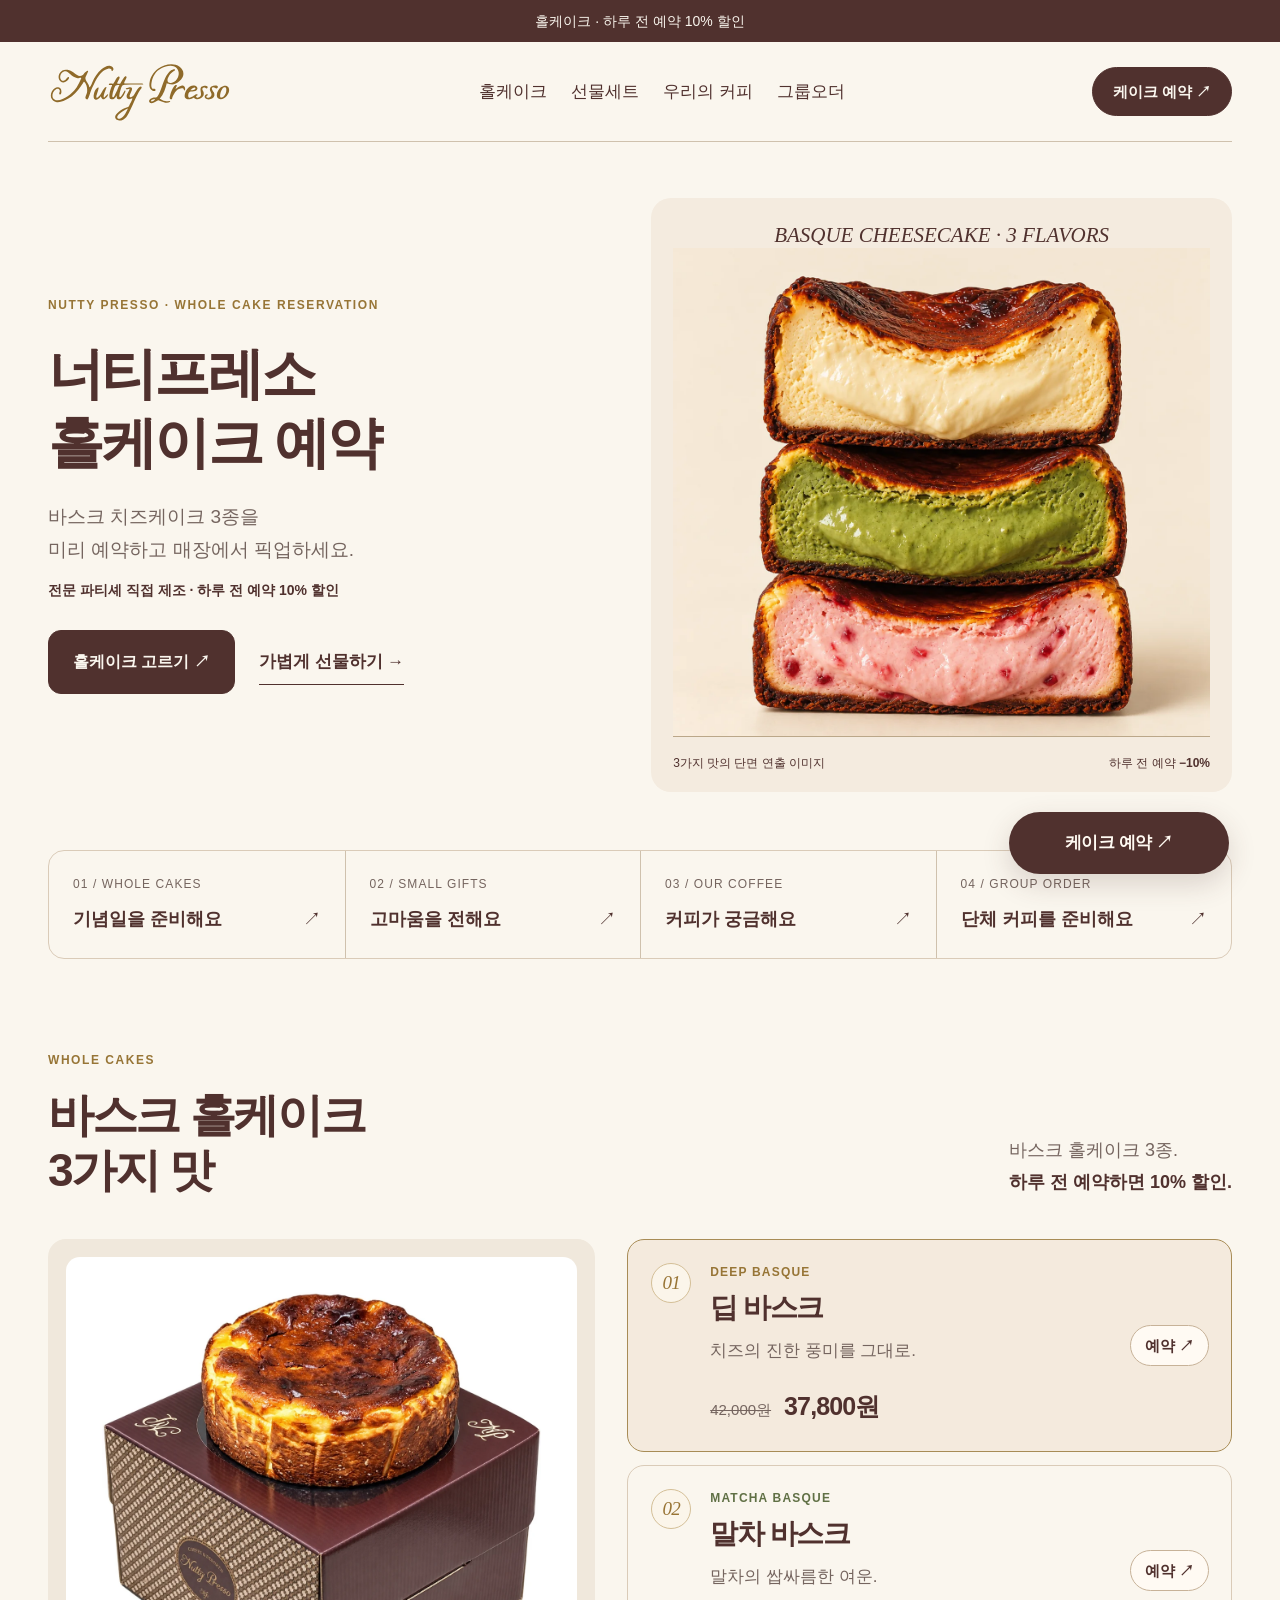
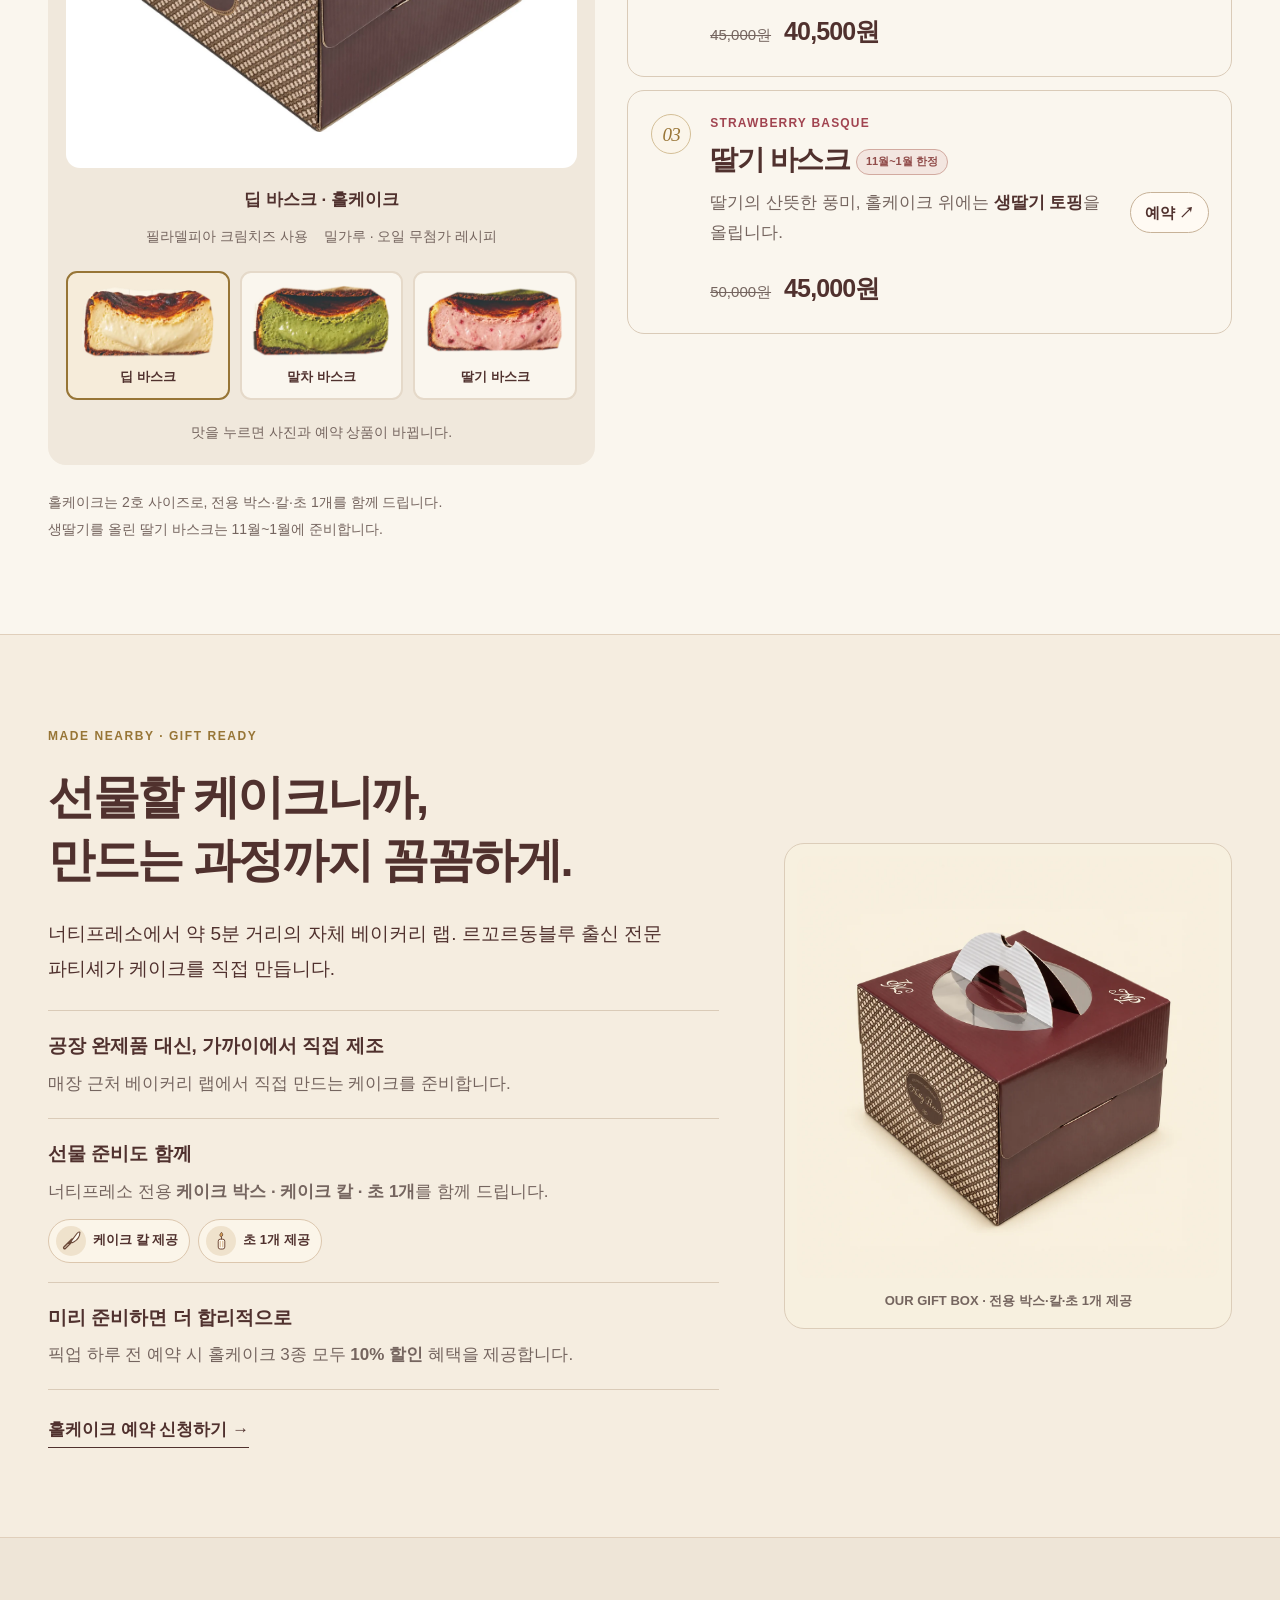
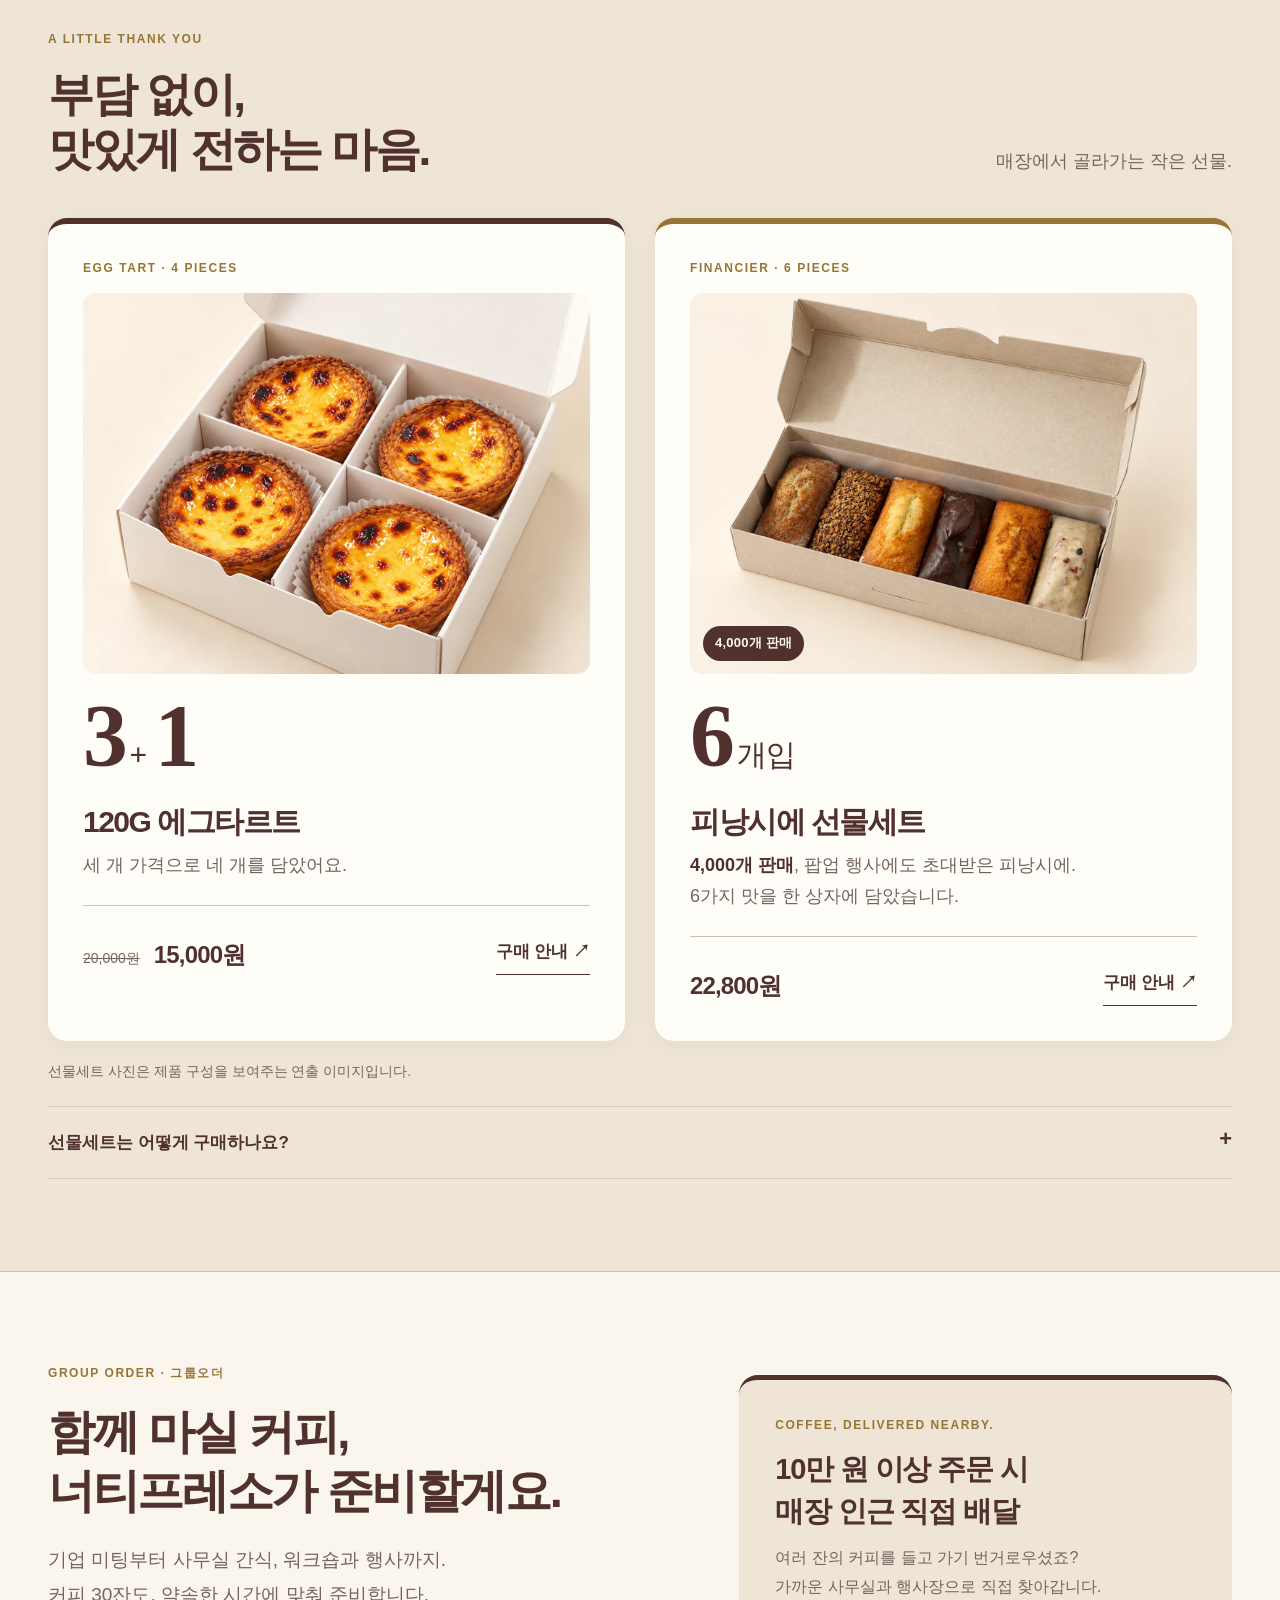
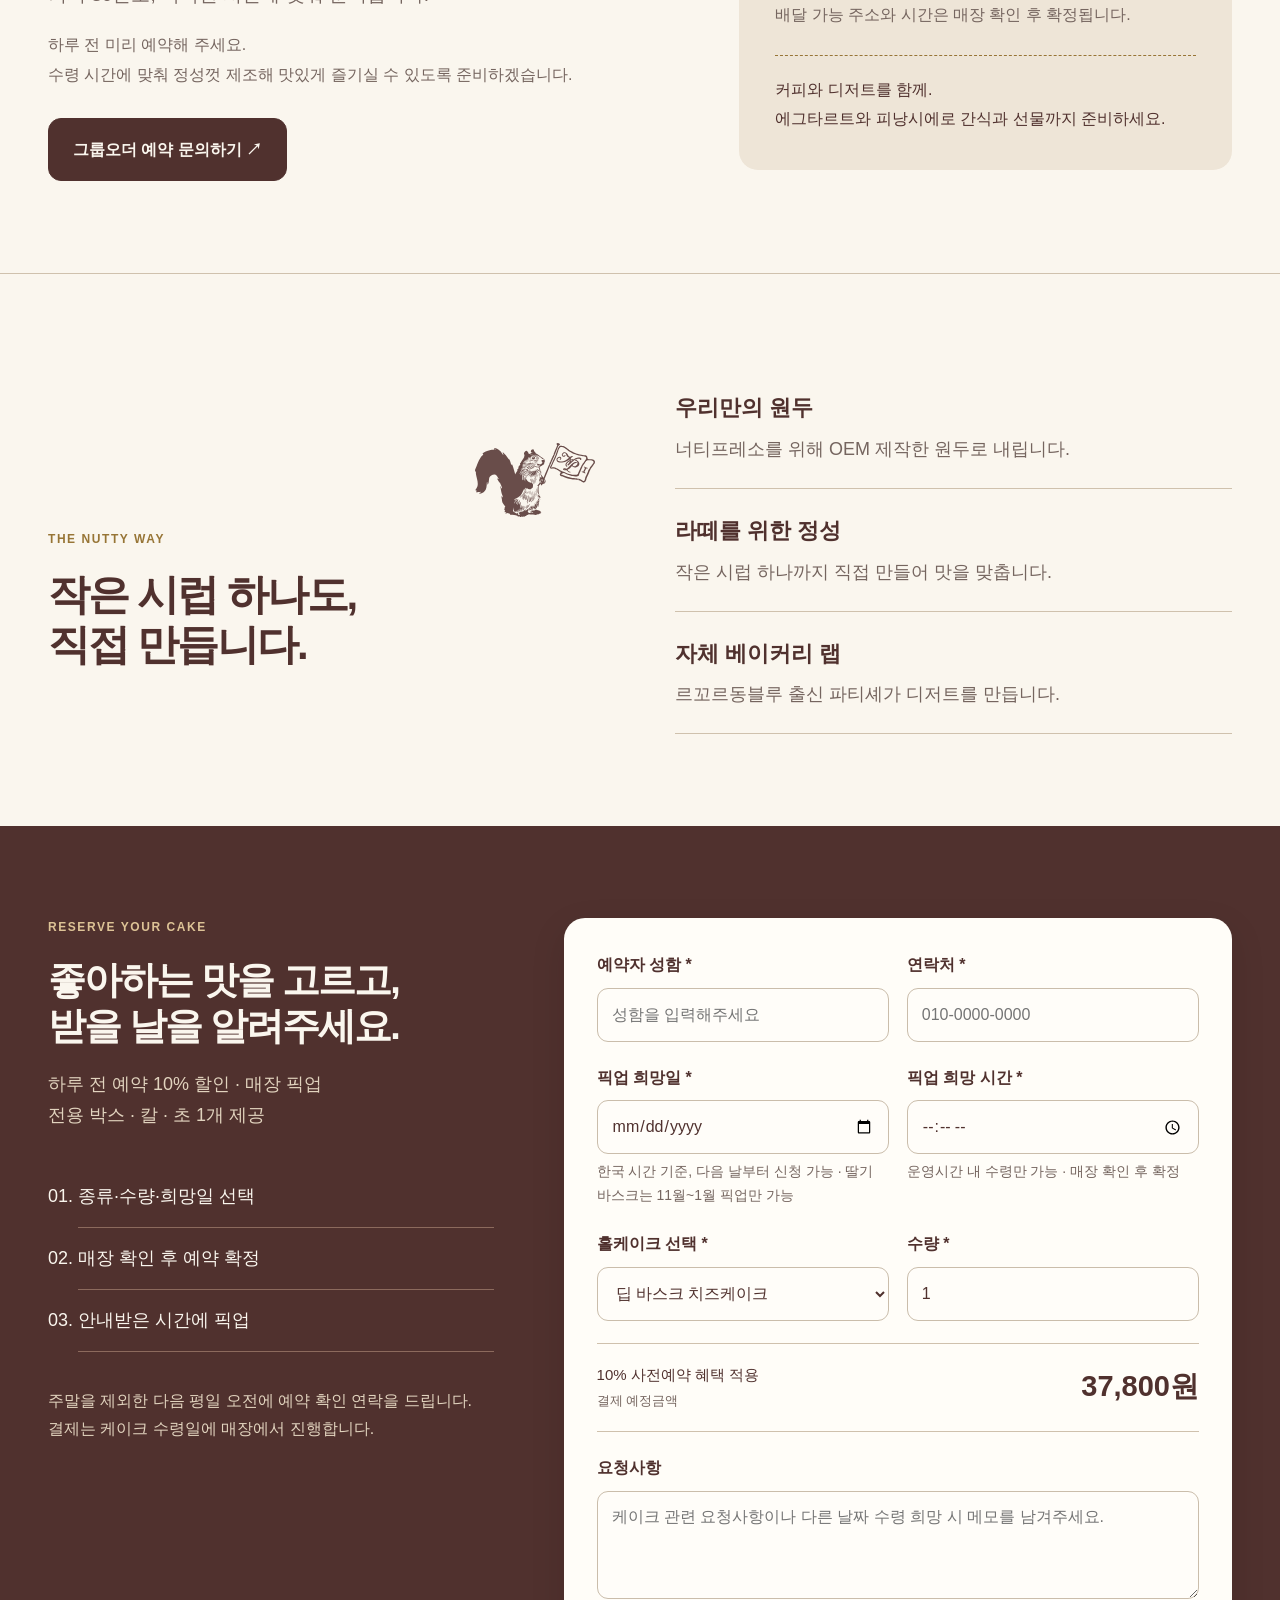
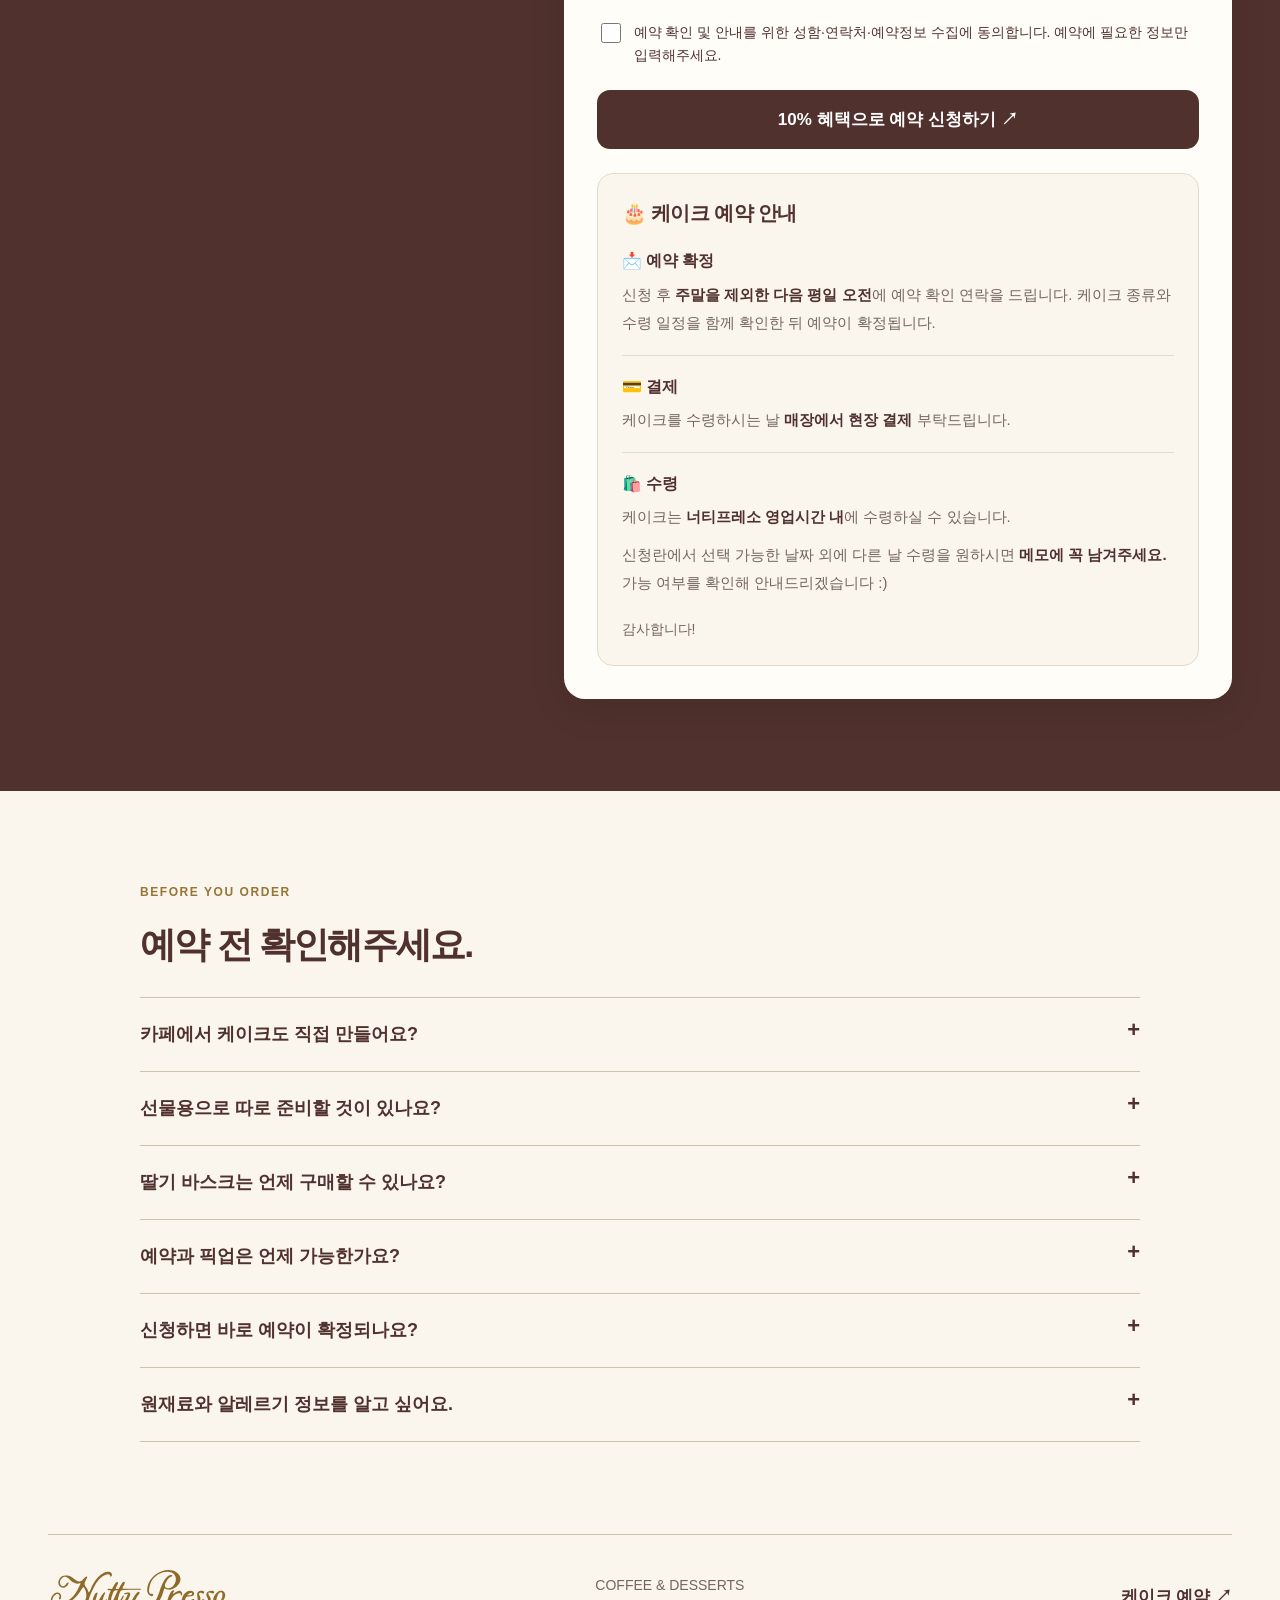
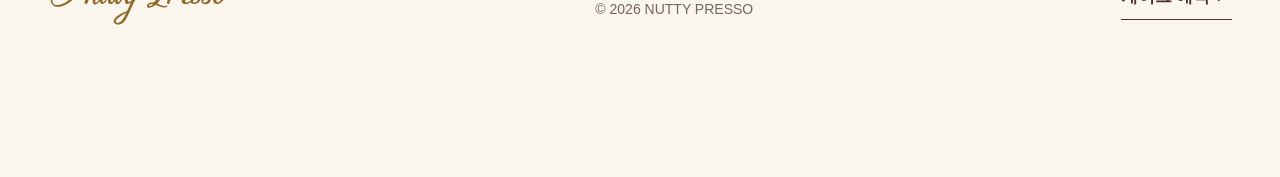
==== commit 3bf60e45: "Add persistent floating cake booking button linked directly to form" ====
--- a/index.html
+++ b/index.html
@@ -77,6 +77,70 @@
 .nutty-home #form .cake-booking-guide .guide-thanks{margin-top:20px;font-size:14px;color:var(--muted)}
 @media(max-width:720px){.nutty-home #form .cake-booking-guide{padding:22px 18px}.nutty-home #form .cake-booking-guide h3{font-size:19px}}
 </style>
+<style id="floating-cake-reservation-20261023">
+/* Persistent cake booking button; brand-matched and clear of phone safe areas. */
+.nutty-home{padding-bottom:112px}
+.nutty-home #form{scroll-margin-top:28px;scroll-margin-bottom:120px}
+.nutty-home .mobile-cta,
+.nutty-home .mobile-cta.away{
+  position:fixed;
+  inset:auto 0 0;
+  z-index:90;
+  display:flex;
+  justify-content:center;
+  align-items:center;
+  gap:0;
+  padding:12px 20px calc(14px + env(safe-area-inset-bottom,0px));
+  background:rgba(250,246,238,.96);
+  border-top:1px solid rgba(80,49,46,.15);
+  box-shadow:0 -6px 20px rgba(80,49,46,.05);
+  -webkit-backdrop-filter:blur(8px);
+  backdrop-filter:blur(8px);
+}
+.nutty-home .mobile-cta a{
+  display:inline-flex;
+  align-items:center;
+  justify-content:center;
+  width:min(100%,290px);
+  min-height:56px;
+  padding:14px 28px;
+  border-radius:999px;
+  background:#50312e;
+  color:#fffaf2;
+  font-size:17px;
+  font-weight:750;
+  line-height:1.4;
+  letter-spacing:-.025em;
+  white-space:nowrap;
+  text-align:center;
+  box-shadow:0 3px 10px rgba(80,49,46,.13);
+}
+.nutty-home .mobile-cta a:hover{background:#3e2523}
+.nutty-home .mobile-cta a:focus-visible{outline:3px solid #977536;outline-offset:3px}
+@media(max-width:720px){
+  .nutty-home{padding-bottom:calc(116px + env(safe-area-inset-bottom,0px))}
+  .nutty-home .mobile-cta,
+  .nutty-home .mobile-cta.away{inset:auto 0 0;padding:12px 20px calc(14px + env(safe-area-inset-bottom,0px))}
+}
+@media(min-width:721px){
+  .nutty-home .mobile-cta,
+  .nutty-home .mobile-cta.away{
+    inset:auto clamp(22px,4vw,64px) 26px auto;
+    padding:0;
+    background:transparent;
+    border:0;
+    box-shadow:none;
+    -webkit-backdrop-filter:none;
+    backdrop-filter:none;
+  }
+  .nutty-home .mobile-cta a{
+    min-width:220px;
+    width:auto;
+    min-height:62px;
+    box-shadow:0 10px 28px rgba(80,49,46,.18);
+  }
+}
+</style>
 </head><body class="nutty-home"><a class="skip" href="#main">본문으로 이동</a><div class="notice">홀케이크 · 하루 전 예약 10% 할인</div><header class="header wrap"><a href="#main" aria-label="너티프레소 홈"><img class="wordmark" src="assets/nutty-wordmark.svg" alt="Nutty Presso" width="210" height="75"></a><nav aria-label="주 메뉴"><a href="#cakes">홀케이크</a><a href="#gifts">선물세트</a><a href="#brand">우리의 커피</a><a href="group-order/">그룹오더</a></nav><a href="#reserve" class="button small">케이크 예약 ↗</a><button class="nav-toggle" aria-expanded="false" aria-controls="mobile-menu" aria-label="메뉴 열기">☰</button></header><nav id="mobile-menu" class="mobile-menu" hidden aria-label="모바일 메뉴"><a href="#cakes">홀케이크</a><a href="#gifts">선물세트</a><a href="#brand">우리의 커피</a><a href="group-order/">그룹오더</a></nav><main id="main"><section class="hero wrap"><div class="hero-copy"><span class="eyebrow">NUTTY PRESSO · WHOLE CAKE RESERVATION</span><h1>너티프레소<br>홀케이크 예약</h1><p>바스크 치즈케이크 3종을<br>미리 예약하고 매장에서 픽업하세요.</p><p class="hero-benefits">전문 파티셰 직접 제조 · 하루 전 예약 10% 할인</p><div class="actions"><a class="button" href="#cakes">홀케이크 고르기 ↗</a><a class="text-link" href="#gifts">가볍게 선물하기 →</a></div></div><figure class="hero-photo"><span class="photo-heading">BASQUE CHEESECAKE · 3 FLAVORS</span><img class="hero-3flavors" src="assets/basque-three-slices.webp" alt="딥·말차·딸기 바스크 치즈케이크 3종의 단면을 보여주는 연출 이미지" width="1254" height="1254" fetchpriority="high"><figcaption><span>3가지 맛의 단면 연출 이미지</span><span>하루 전 예약 <b>−10%</b></span></figcaption></figure></section>
 <nav class="quick wrap group-quick" aria-label="원하는 메뉴 바로가기"><a href="#cakes"><small>01 / WHOLE CAKES</small><span>기념일을 준비해요 <b>↗</b></span></a><a href="#gifts"><small>02 / SMALL GIFTS</small><span>고마움을 전해요 <b>↗</b></span></a><a href="#brand"><small>03 / OUR COFFEE</small><span>커피가 궁금해요 <b>↗</b></span></a><a href="group-order/"><small>04 / GROUP ORDER</small><span>단체 커피를 준비해요 <b>↗</b></span></a></nav>
 <section class="cakes wrap section" id="cakes"><div class="section-heading"><div><span class="eyebrow">WHOLE CAKES</span><h2>바스크 홀케이크<br>3가지 맛</h2></div><p>바스크 홀케이크 3종.<br><strong>하루 전 예약하면 10% 할인.</strong></p></div><div class="cake-selection"><div class="cake-feature"><div class="cake-image-stage" aria-live="polite" aria-atomic="true"><img id="cake-main-image" src="assets/deep-basque-box-20261022.webp" alt="너티프레소 전용 박스 위에 놓인 딥 바스크 홀케이크" width="1080" height="1080" loading="lazy" decoding="async"><div class="cake-image-placeholder" id="cake-image-placeholder" hidden role="img" aria-label="딥 바스크 홀케이크 실사 사진 준비 중"><span class="cake-photo-label">NUTTY PRESSO · WHOLE CAKE</span><strong id="cake-placeholder-name">딥 바스크</strong><span class="cake-photo-status">홀케이크 실사 사진 준비 중</span></div></div><p class="cake-photo-name" id="cake-photo-name" aria-live="polite">딥 바스크 · 홀케이크</p><p class="cake-ingredients"><span>필라델피아 크림치즈 사용</span><span>밀가루 · 오일 무첨가 레시피</span></p>
@@ -129,4 +193,4 @@
 <details><summary>선물용으로 따로 준비할 것이 있나요?</summary><p>너티프레소 전용 케이크 박스, 케이크 칼, 초 1개를 함께 드립니다. 케이크는 2호 사이즈로 준비합니다.</p></details>
 <details><summary>딸기 바스크는 언제 구매할 수 있나요?</summary><p>딸기 바스크는 11월부터 1월까지만 진행하는 시즌 한정 케이크입니다. 홀케이크 위에는 실제 생딸기를 올리며, 예약 픽업 날짜 역시 11월~1월 중 선택해 주세요.</p></details>
 <details><summary>예약과 픽업은 언제 가능한가요?</summary><p>픽업일 하루 전까지 신청하면 10% 할인됩니다. 픽업은 매장 운영시간 내에 가능하며, 제작 가능 여부와 정확한 시간은 매장 확인 후 확정됩니다.</p></details><details><summary>신청하면 바로 예약이 확정되나요?</summary><p>신청 후 주말을 제외한 다음 평일 오전에 예약 확인 연락을 드립니다. 케이크 종류와 수령 일정을 함께 확인한 뒤 예약이 확정됩니다. 결제는 케이크를 수령하시는 날 매장에서 부탁드립니다.</p></details><details><summary>원재료와 알레르기 정보를 알고 싶어요.</summary><p>필라델피아 크림치즈를 사용하고, 밀가루와 오일을 별도로 넣지 않는 레시피입니다. 우유 및 달걀 등 알레르기가 있다면 구매 전 매장에 상세 원재료와 제조 환경을 확인해주세요.</p></details></section></main>
-<footer class="footer wrap"><img src="assets/nutty-wordmark.svg" alt="Nutty Presso" width="210" height="75" loading="lazy"><p>COFFEE & DESSERTS<br>© 2026 NUTTY PRESSO</p><a class="text-link" href="#reserve">케이크 예약 ↗</a></footer><aside class="mobile-cta" aria-label="예약 바로가기"><span>하루 전 예약 <b>10% 할인</b></span><a href="#reserve">케이크 예약 ↗</a></aside><script src="reservation.js?v=20261022-1" defer></script></body></html>+<footer class="footer wrap"><img src="assets/nutty-wordmark.svg" alt="Nutty Presso" width="210" height="75" loading="lazy"><p>COFFEE & DESSERTS<br>© 2026 NUTTY PRESSO</p><a class="text-link" href="#reserve">케이크 예약 ↗</a></footer><aside class="mobile-cta" aria-label="케이크 예약 바로가기"><a href="#form" aria-label="케이크 예약 신청서로 바로 이동">케이크 예약 ↗</a></aside><script src="reservation.js?v=20261023-1" defer></script></body></html>
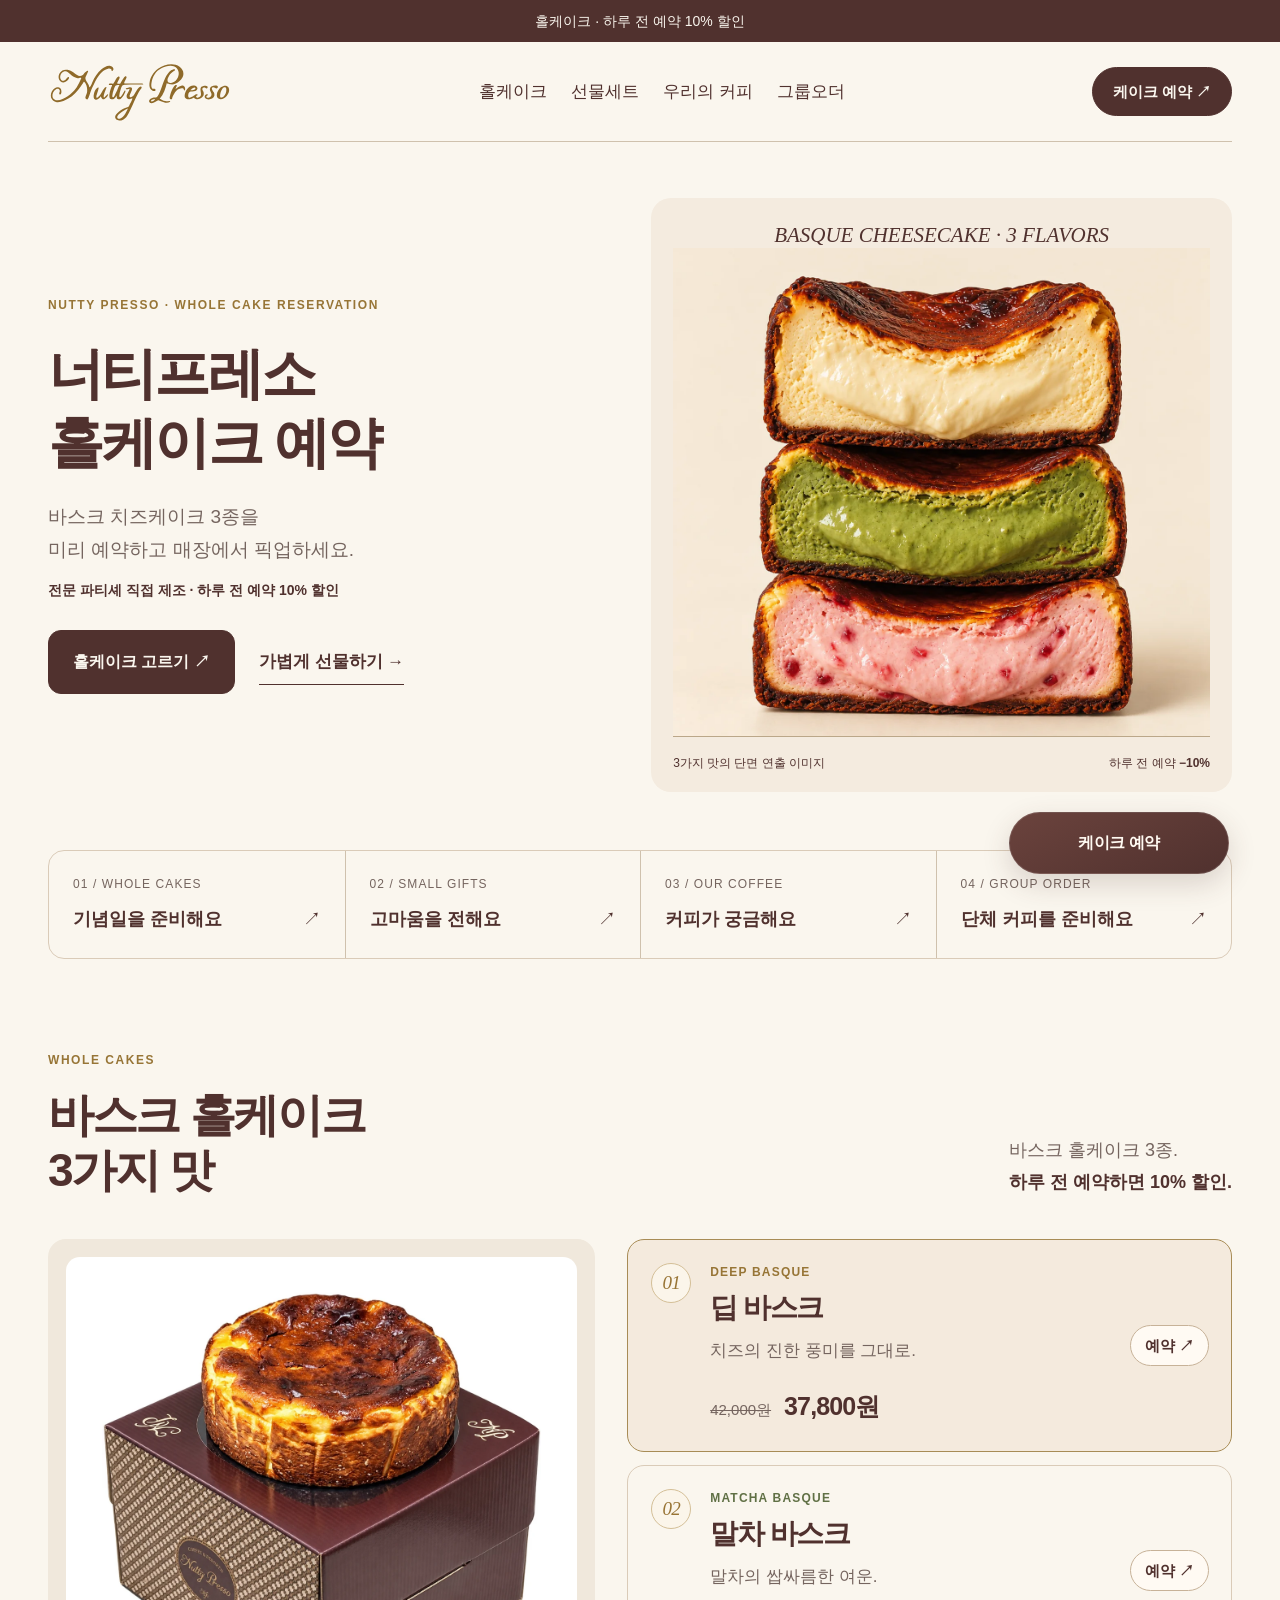
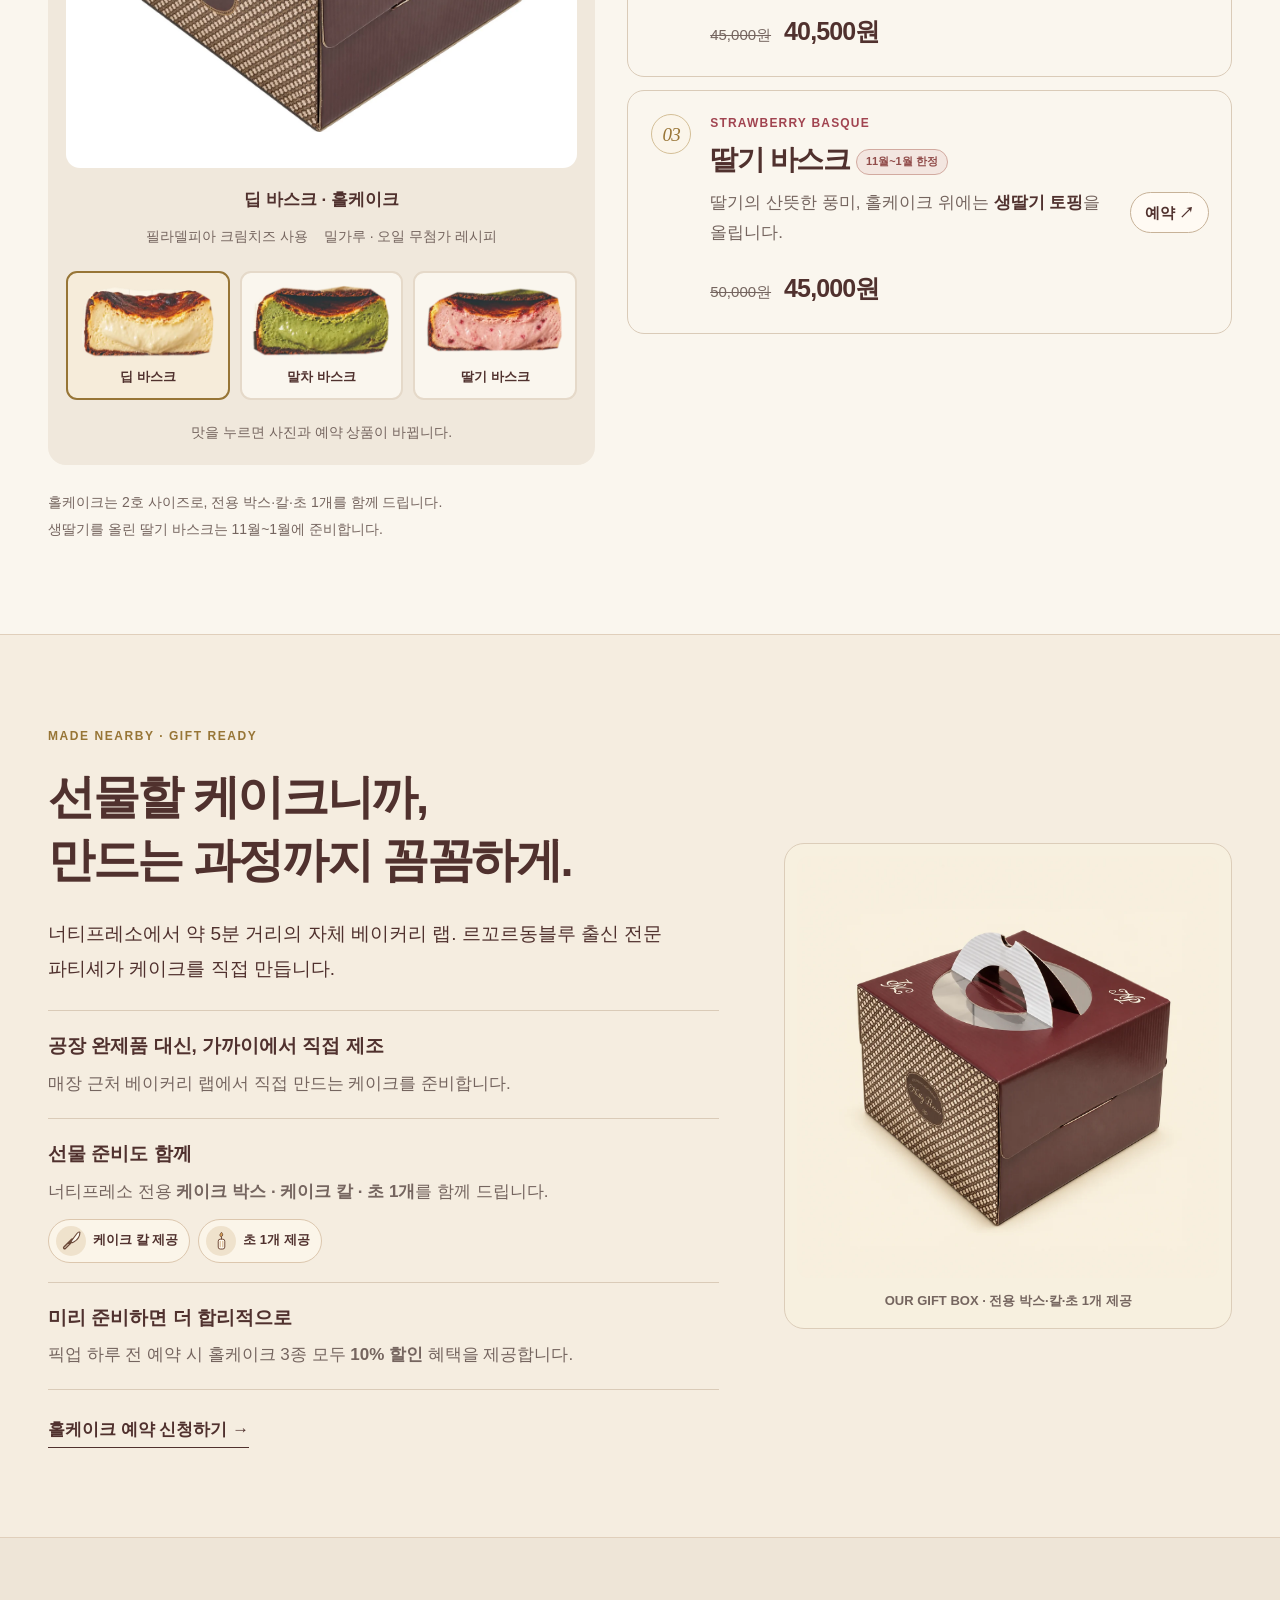
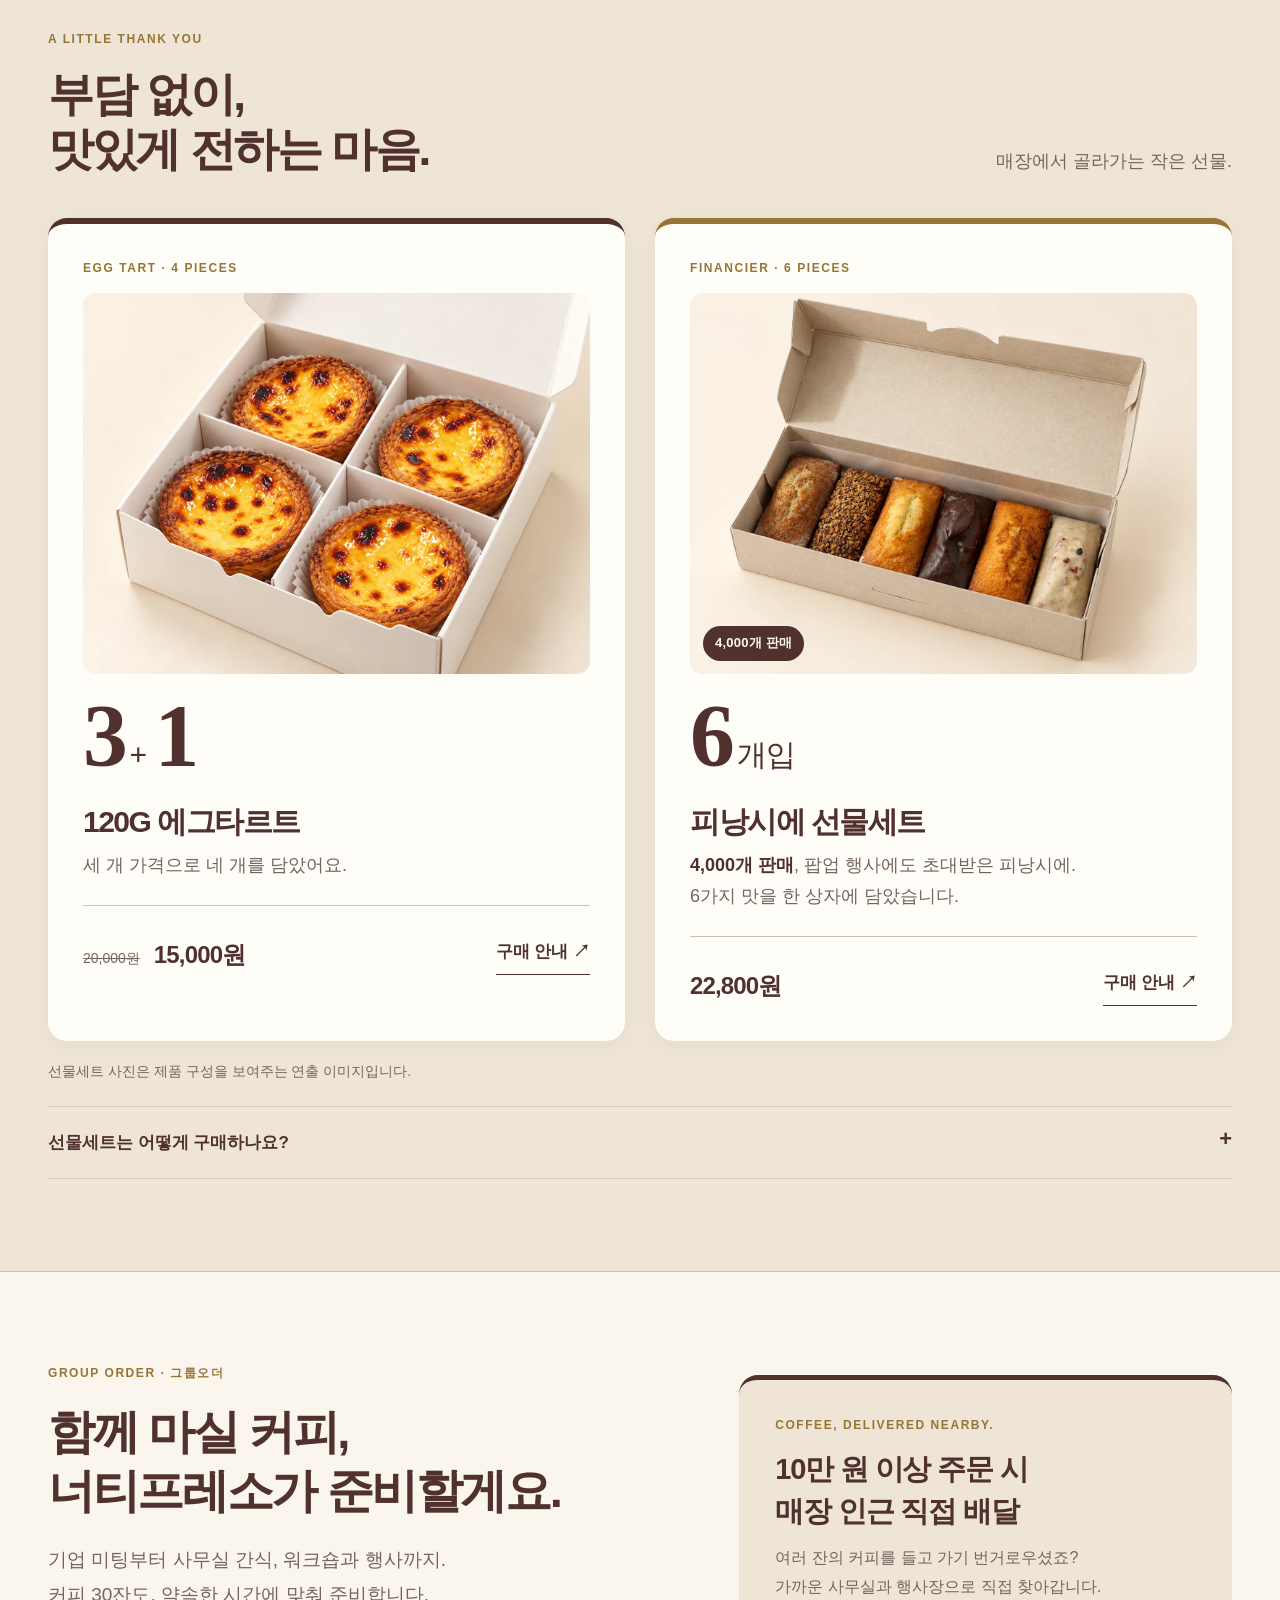
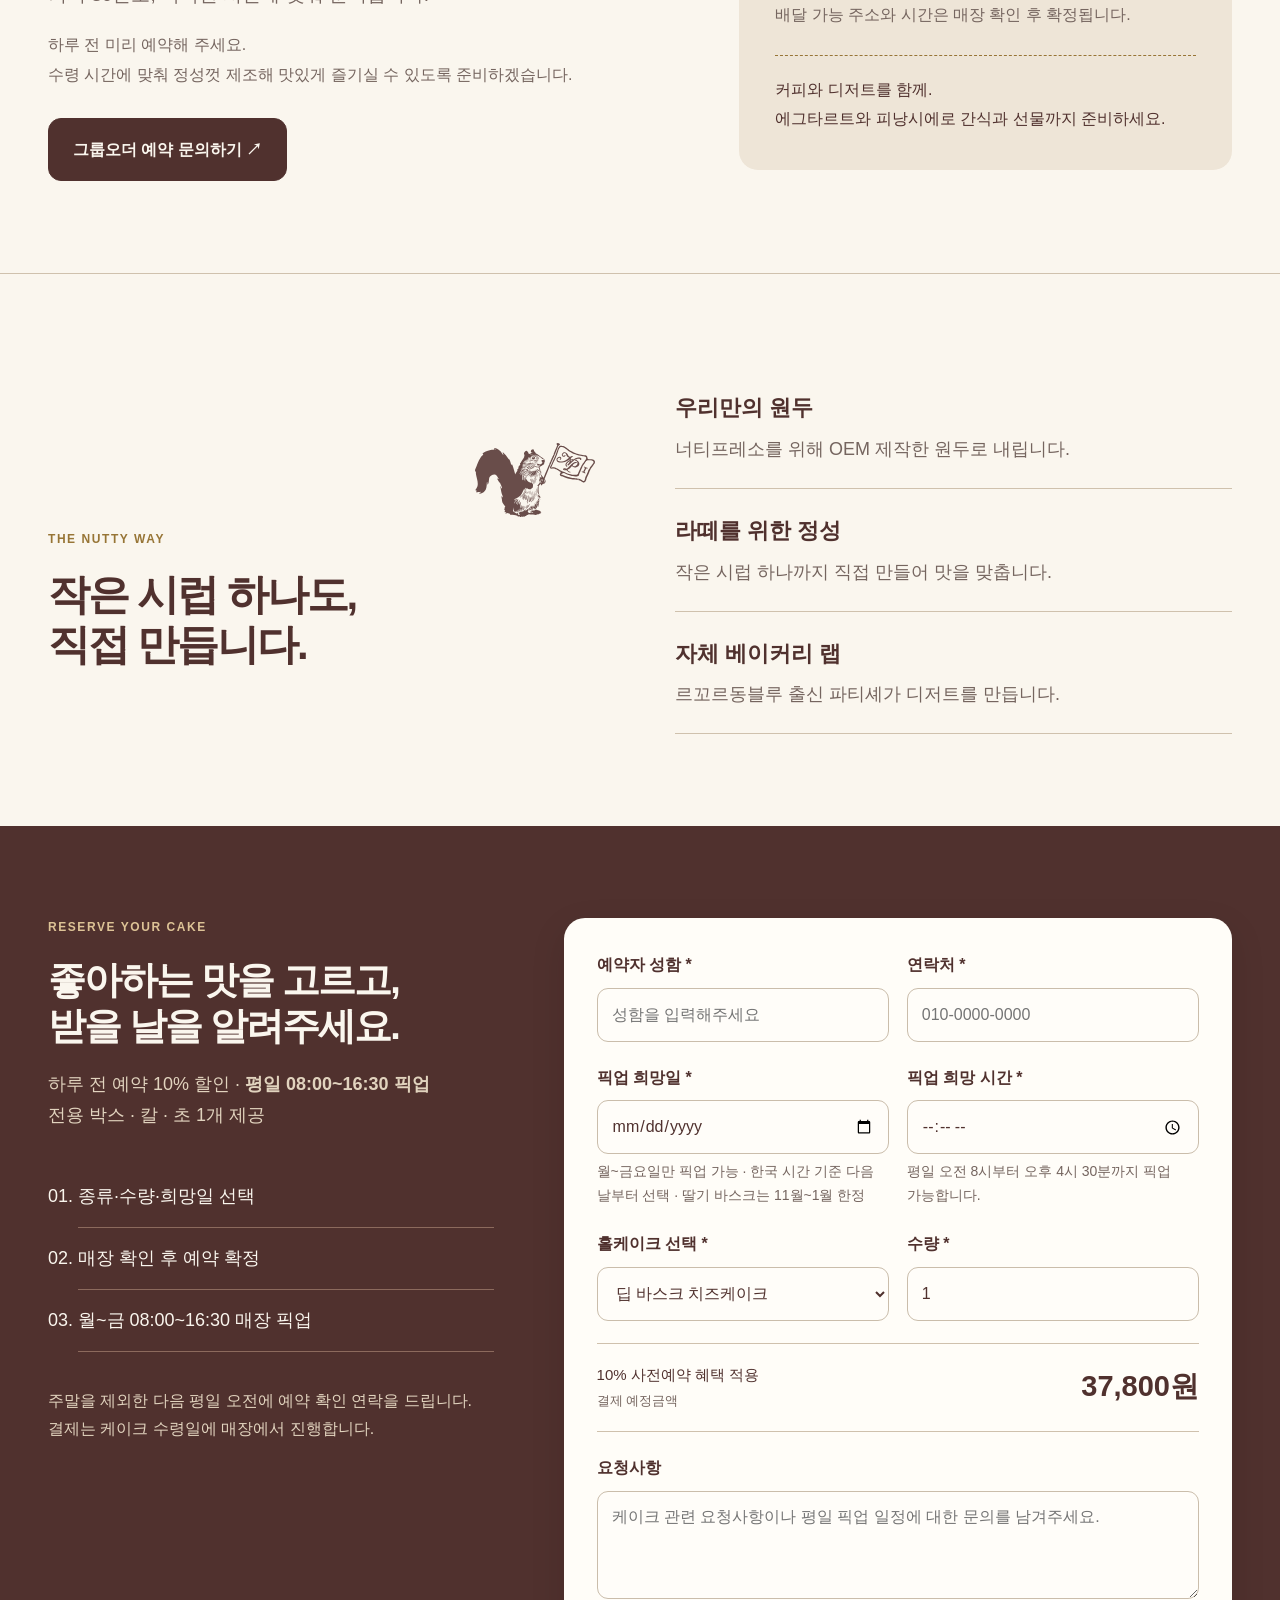
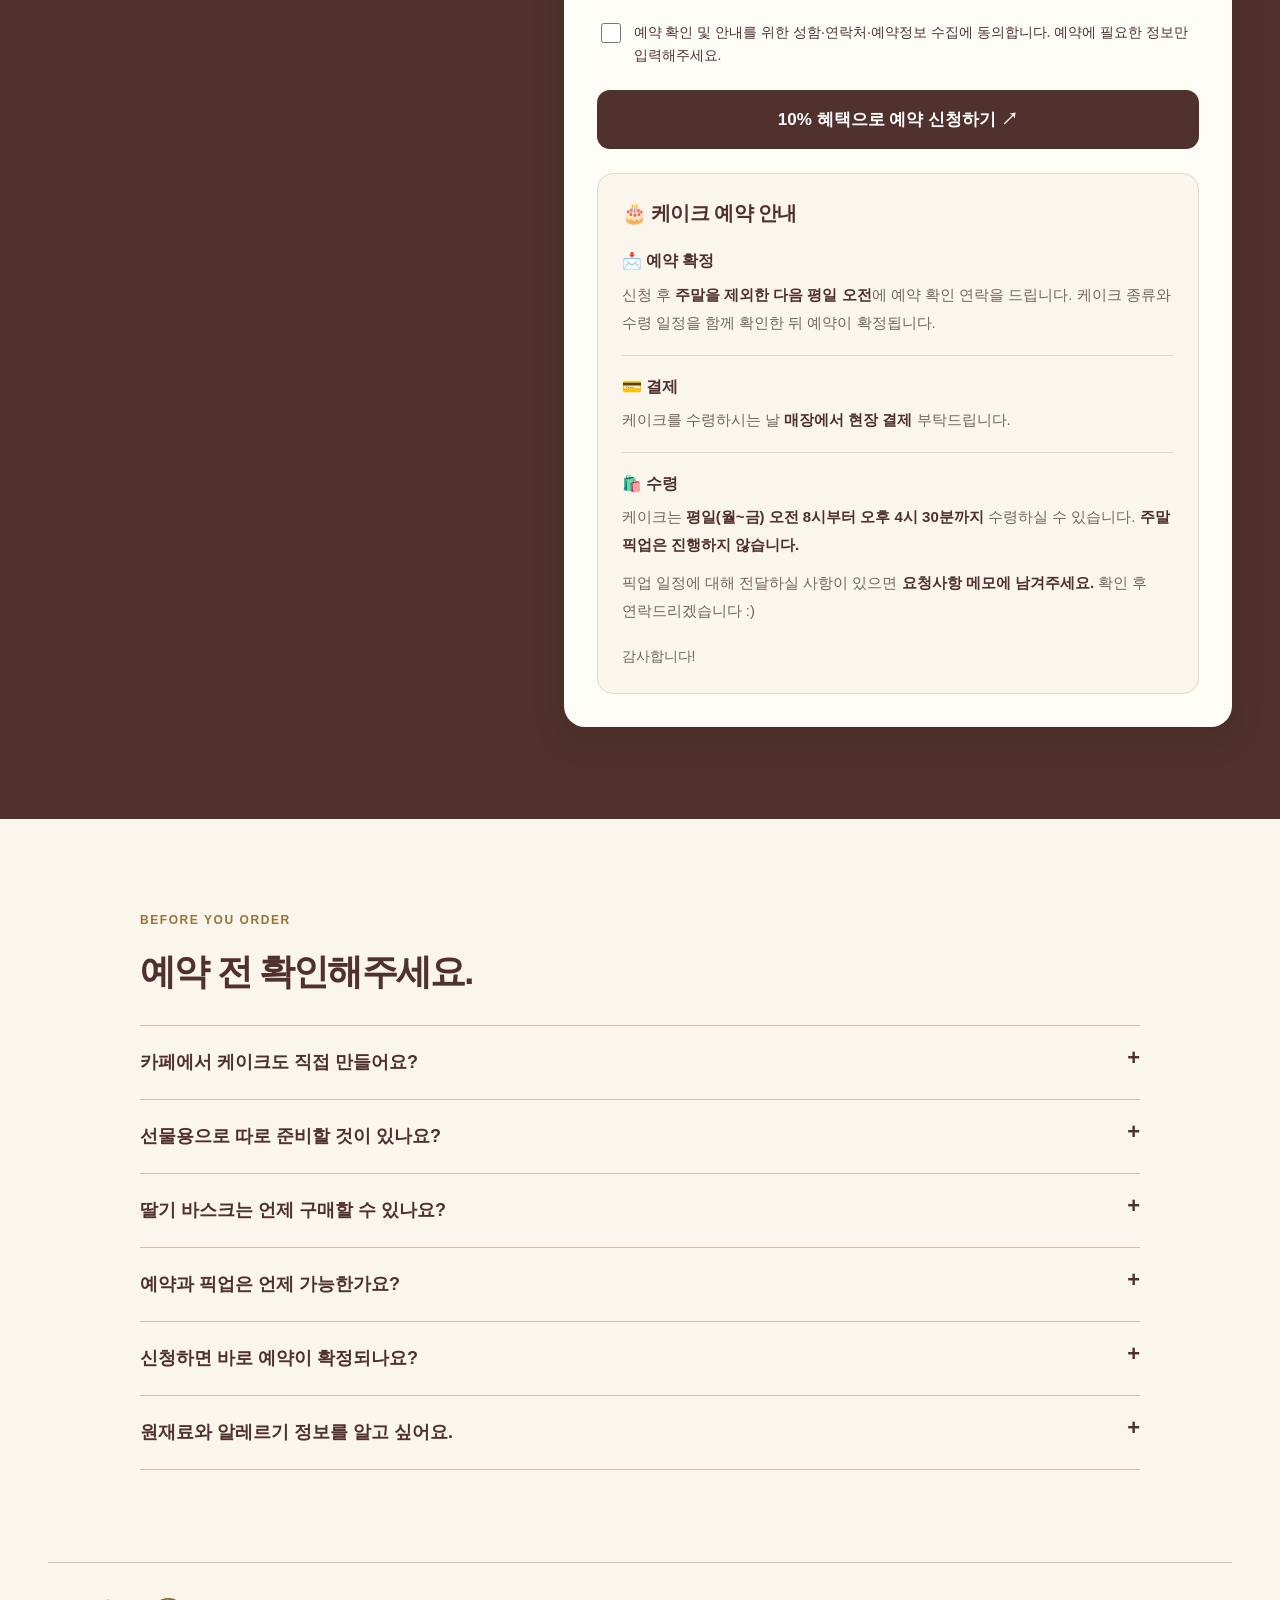
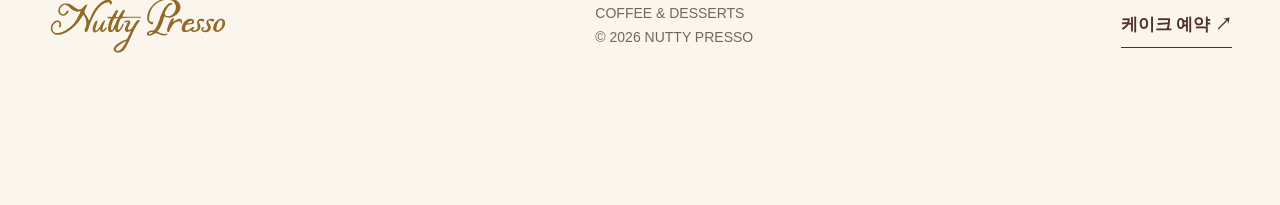
==== commit e81a2311: "Show weekday pickup hours and validate date/time selection; soften floating CTA" ====
--- a/index.html
+++ b/index.html
@@ -115,7 +115,9 @@
   text-align:center;
   box-shadow:0 3px 10px rgba(80,49,46,.13);
 }
-.nutty-home .mobile-cta a:hover{background:#3e2523}
+.nutty-home .mobile-cta a:hover{background:#603b36;transform:translateY(-1px);box-shadow:0 9px 24px rgba(80,49,46,.2)}
+.nutty-home .mobile-cta a:active{transform:translateY(0)}
+.nutty-home .mobile-cta a{width:min(100%,254px);min-height:54px;padding:13px 26px;font-size:16px;letter-spacing:-.03em;background:linear-gradient(155deg,#6b433d 0%,#50312e 100%);border:1px solid rgba(255,255,255,.13);box-shadow:0 7px 20px rgba(80,49,46,.14);transition:transform .16s ease,box-shadow .16s ease,background .16s ease}
 .nutty-home .mobile-cta a:focus-visible{outline:3px solid #977536;outline-offset:3px}
 @media(max-width:720px){
   .nutty-home{padding-bottom:calc(116px + env(safe-area-inset-bottom,0px))}
@@ -140,6 +142,7 @@
     box-shadow:0 10px 28px rgba(80,49,46,.18);
   }
 }
+.nutty-home #form .field-help-error{color:#a13f33;font-weight:700}
 </style>
 </head><body class="nutty-home"><a class="skip" href="#main">본문으로 이동</a><div class="notice">홀케이크 · 하루 전 예약 10% 할인</div><header class="header wrap"><a href="#main" aria-label="너티프레소 홈"><img class="wordmark" src="assets/nutty-wordmark.svg" alt="Nutty Presso" width="210" height="75"></a><nav aria-label="주 메뉴"><a href="#cakes">홀케이크</a><a href="#gifts">선물세트</a><a href="#brand">우리의 커피</a><a href="group-order/">그룹오더</a></nav><a href="#reserve" class="button small">케이크 예약 ↗</a><button class="nav-toggle" aria-expanded="false" aria-controls="mobile-menu" aria-label="메뉴 열기">☰</button></header><nav id="mobile-menu" class="mobile-menu" hidden aria-label="모바일 메뉴"><a href="#cakes">홀케이크</a><a href="#gifts">선물세트</a><a href="#brand">우리의 커피</a><a href="group-order/">그룹오더</a></nav><main id="main"><section class="hero wrap"><div class="hero-copy"><span class="eyebrow">NUTTY PRESSO · WHOLE CAKE RESERVATION</span><h1>너티프레소<br>홀케이크 예약</h1><p>바스크 치즈케이크 3종을<br>미리 예약하고 매장에서 픽업하세요.</p><p class="hero-benefits">전문 파티셰 직접 제조 · 하루 전 예약 10% 할인</p><div class="actions"><a class="button" href="#cakes">홀케이크 고르기 ↗</a><a class="text-link" href="#gifts">가볍게 선물하기 →</a></div></div><figure class="hero-photo"><span class="photo-heading">BASQUE CHEESECAKE · 3 FLAVORS</span><img class="hero-3flavors" src="assets/basque-three-slices.webp" alt="딥·말차·딸기 바스크 치즈케이크 3종의 단면을 보여주는 연출 이미지" width="1254" height="1254" fetchpriority="high"><figcaption><span>3가지 맛의 단면 연출 이미지</span><span>하루 전 예약 <b>−10%</b></span></figcaption></figure></section>
 <nav class="quick wrap group-quick" aria-label="원하는 메뉴 바로가기"><a href="#cakes"><small>01 / WHOLE CAKES</small><span>기념일을 준비해요 <b>↗</b></span></a><a href="#gifts"><small>02 / SMALL GIFTS</small><span>고마움을 전해요 <b>↗</b></span></a><a href="#brand"><small>03 / OUR COFFEE</small><span>커피가 궁금해요 <b>↗</b></span></a><a href="group-order/"><small>04 / GROUP ORDER</small><span>단체 커피를 준비해요 <b>↗</b></span></a></nav>
@@ -181,16 +184,16 @@
 <section class="gifts section" id="gifts"><div class="wrap"><div class="section-heading"><div><span class="eyebrow">A LITTLE THANK YOU</span><h2>부담 없이,<br>맛있게 전하는 마음.</h2></div><p>매장에서 골라가는 작은 선물.</p></div><div class="gift-pair"><article class="gift-ticket"><span class="eyebrow">EGG TART · 4 PIECES</span><figure class="gift-photo"><img src="assets/egg-tart-set-premium.webp" alt="120g 에그타르트 네 개가 담긴 3+1 선물세트 연출 이미지" loading="lazy" width="1400" height="1050"></figure><div class="gift-number">3<span>+</span>1</div><h3>120G 에그타르트</h3><p>세 개 가격으로 네 개를 담았어요.</p><div class="gift-bottom"><div class="price"><del>20,000원</del><strong>15,000원</strong></div><a href="#gift-guide" class="text-link">구매 안내 ↗</a></div></article><article class="gift-ticket"><span class="eyebrow">FINANCIER · 6 PIECES</span><figure class="gift-photo"><img src="assets/financier-set-premium.webp" alt="너티프레소 피낭시에 6구 선물세트 구성 연출 이미지" loading="lazy" width="1400" height="1050"><figcaption class="gift-photo-tag">4,000개 판매</figcaption></figure><div class="gift-number">6<span>개입</span></div><h3>피낭시에 선물세트</h3><p><strong>4,000개 판매</strong>, 팝업 행사에도 초대받은 피낭시에.<br>6가지 맛을 한 상자에 담았습니다.</p><div class="gift-bottom"><div class="price"><strong>22,800원</strong></div><a href="#gift-guide" class="text-link">구매 안내 ↗</a></div></article></div><p class="fine gift-image-note">선물세트 사진은 제품 구성을 보여주는 연출 이미지입니다.</p><details class="gift-guide" id="gift-guide"><summary>선물세트는 어떻게 구매하나요?</summary><p>에그타르트와 피낭시에 세트는 매장에서 구매할 수 있습니다. 당일 수량과 포장은 매장에 확인해주세요. 홀케이크는 아래 예약 폼에서 신청할 수 있으며, 단체 음료와 함께 주문할 선물세트는 <a class="text-link" href="group-order/">그룹오더 문의 ↗</a>에 남겨주세요.</p></details></div></section>
 <section class="group-home section" id="group-order" aria-labelledby="group-home-title"><div class="wrap group-home-grid"><div class="group-home-copy"><span class="eyebrow">GROUP ORDER · 그룹오더</span><h2 id="group-home-title">함께 마실 커피,<br>너티프레소가 준비할게요.</h2><p>기업 미팅부터 사무실 간식, 워크숍과 행사까지.<br>커피 30잔도, 약속한 시간에 맞춰 준비합니다.</p><p class="group-home-note">하루 전 미리 예약해 주세요.<br>수령 시간에 맞춰 정성껏 제조해 맛있게 즐기실 수 있도록 준비하겠습니다.</p><div class="actions"><a class="button" href="group-order/">그룹오더 예약 문의하기 ↗</a></div></div><aside class="group-home-ticket"><span class="eyebrow">COFFEE, DELIVERED NEARBY.</span><strong>10만 원 이상 주문 시<br>매장 인근 직접 배달</strong><p>여러 잔의 커피를 들고 가기 번거로우셨죠?<br>가까운 사무실과 행사장으로 직접 찾아갑니다.<br>배달 가능 주소와 시간은 매장 확인 후 확정됩니다.</p><p class="group-home-dessert">커피와 디저트를 함께.<br>에그타르트와 피낭시에로 간식과 선물까지 준비하세요.</p></aside></div></section>
 <section class="brand section wrap" id="brand"><div class="brand-heading"><img src="assets/nutty-mascot.svg" alt="너티프레소 공식 다람쥐 캐릭터" width="210" height="150" loading="lazy"><span class="eyebrow">THE NUTTY WAY</span><h2>작은 시럽 하나도,<br>직접 만듭니다.</h2></div><div class="brand-points"><div><b>우리만의 원두</b><p>너티프레소를 위해 OEM 제작한 원두로 내립니다.</p></div><div><b>라떼를 위한 정성</b><p>작은 시럽 하나까지 직접 만들어 맛을 맞춥니다.</p></div><div><b>자체 베이커리 랩</b><p>르꼬르동블루 출신 파티셰가 디저트를 만듭니다.</p></div></div></section>
-<section id="reserve" class="reserve section"><div class="wrap reserve-grid"><div class="reserve-intro"><span class="eyebrow">RESERVE YOUR CAKE</span><h2>좋아하는 맛을 고르고,<br>받을 날을 알려주세요.</h2><p>하루 전 예약 10% 할인 · 매장 픽업<br>전용 박스 · 칼 · 초 1개 제공</p><ol><li>종류·수량·희망일 선택</li><li>매장 확인 후 예약 확정</li><li>안내받은 시간에 픽업</li></ol><div class="reservation-note">주말을 제외한 다음 평일 오전에 예약 확인 연락을 드립니다.<br>결제는 케이크 수령일에 매장에서 진행합니다.</div></div><form class="form" id="form"><div class="field"><label for="name">예약자 성함 *</label><input autocomplete="name" id="name" maxlength="50" name="name" placeholder="성함을 입력해주세요" required=""/></div><div class="field"><label for="phone">연락처 *</label><input autocomplete="tel" id="phone" inputmode="tel" maxlength="25" name="phone" placeholder="010-0000-0000" required="" type="tel"/></div><div class="field"><label for="date">픽업 희망일 *</label><input id="date" name="date" required="" type="date"/><p class="field-help">한국 시간 기준, 다음 날부터 신청 가능 · 딸기 바스크는 11월~1월 픽업만 가능</p></div><div class="field"><label for="time">픽업 희망 시간 *</label><input id="time" name="time" required="" type="time"/><p class="field-help">운영시간 내 수령만 가능 · 매장 확인 후 확정</p></div><div class="field"><label for="product">홀케이크 선택 *</label><select id="product" name="product" required=""><option value="deep_basque">딥 바스크 치즈케이크</option><option value="matcha">말차 바스크 치즈케이크</option><option value="strawberry">딸기 바스크 치즈케이크</option></select></div><div class="field"><label for="qty">수량 *</label><input id="qty" inputmode="numeric" max="10" min="1" name="qty" required="" step="1" type="number" value="1"/></div><div class="total full"><span>10% 사전예약 혜택 적용<br/><small>결제 예정금액</small></span><strong aria-live="polite" id="total">37,800원</strong></div><div class="field full"><label for="memo">요청사항</label><textarea id="memo" maxlength="1000" name="memo" placeholder="케이크 관련 요청사항이나 다른 날짜 수령 희망 시 메모를 남겨주세요."></textarea></div><label class="consent full" for="consent"><input id="consent" required="" type="checkbox"/><span>예약 확인 및 안내를 위한 성함·연락처·예약정보 수집에 동의합니다. 예약에 필요한 정보만 입력해주세요.</span></label><button class="submit full" id="submit" type="submit">10% 혜택으로 예약 신청하기 ↗</button><aside class="cake-booking-guide full" aria-labelledby="cake-booking-guide-title">
+<section id="reserve" class="reserve section"><div class="wrap reserve-grid"><div class="reserve-intro"><span class="eyebrow">RESERVE YOUR CAKE</span><h2>좋아하는 맛을 고르고,<br>받을 날을 알려주세요.</h2><p>하루 전 예약 10% 할인 · <strong>평일 08:00~16:30 픽업</strong><br>전용 박스 · 칼 · 초 1개 제공</p><ol><li>종류·수량·희망일 선택</li><li>매장 확인 후 예약 확정</li><li>월~금 08:00~16:30 매장 픽업</li></ol><div class="reservation-note">주말을 제외한 다음 평일 오전에 예약 확인 연락을 드립니다.<br>결제는 케이크 수령일에 매장에서 진행합니다.</div></div><form class="form" id="form"><div class="field"><label for="name">예약자 성함 *</label><input autocomplete="name" id="name" maxlength="50" name="name" placeholder="성함을 입력해주세요" required=""/></div><div class="field"><label for="phone">연락처 *</label><input autocomplete="tel" id="phone" inputmode="tel" maxlength="25" name="phone" placeholder="010-0000-0000" required="" type="tel"/></div><div class="field"><label for="date">픽업 희망일 *</label><input id="date" name="date" required="" type="date" aria-describedby="pickup-date-help"/><p class="field-help" id="pickup-date-help" aria-live="polite">월~금요일만 픽업 가능 · 한국 시간 기준 다음 날부터 선택 · 딸기 바스크는 11월~1월 한정</p></div><div class="field"><label for="time">픽업 희망 시간 *</label><input id="time" name="time" required="" type="time" min="08:00" max="16:30" step="60" aria-describedby="pickup-time-help"/><p class="field-help" id="pickup-time-help" aria-live="polite">평일 오전 8시부터 오후 4시 30분까지 픽업 가능합니다.</p></div><div class="field"><label for="product">홀케이크 선택 *</label><select id="product" name="product" required=""><option value="deep_basque">딥 바스크 치즈케이크</option><option value="matcha">말차 바스크 치즈케이크</option><option value="strawberry">딸기 바스크 치즈케이크</option></select></div><div class="field"><label for="qty">수량 *</label><input id="qty" inputmode="numeric" max="10" min="1" name="qty" required="" step="1" type="number" value="1"/></div><div class="total full"><span>10% 사전예약 혜택 적용<br/><small>결제 예정금액</small></span><strong aria-live="polite" id="total">37,800원</strong></div><div class="field full"><label for="memo">요청사항</label><textarea id="memo" maxlength="1000" name="memo" placeholder="케이크 관련 요청사항이나 평일 픽업 일정에 대한 문의를 남겨주세요."></textarea></div><label class="consent full" for="consent"><input id="consent" required="" type="checkbox"/><span>예약 확인 및 안내를 위한 성함·연락처·예약정보 수집에 동의합니다. 예약에 필요한 정보만 입력해주세요.</span></label><button class="submit full" id="submit" type="submit">10% 혜택으로 예약 신청하기 ↗</button><aside class="cake-booking-guide full" aria-labelledby="cake-booking-guide-title">
 <h3 id="cake-booking-guide-title"><span aria-hidden="true">🎂</span> 케이크 예약 안내</h3>
 <dl>
 <div><dt><span aria-hidden="true">📩</span> 예약 확정</dt><dd>신청 후 <strong>주말을 제외한 다음 평일 오전</strong>에 예약 확인 연락을 드립니다. 케이크 종류와 수령 일정을 함께 확인한 뒤 예약이 확정됩니다.</dd></div>
 <div><dt><span aria-hidden="true">💳</span> 결제</dt><dd>케이크를 수령하시는 날 <strong>매장에서 현장 결제</strong> 부탁드립니다.</dd></div>
-<div><dt><span aria-hidden="true">🛍️</span> 수령</dt><dd><p>케이크는 <strong>너티프레소 영업시간 내</strong>에 수령하실 수 있습니다.</p><p>신청란에서 선택 가능한 날짜 외에 다른 날 수령을 원하시면 <strong>메모에 꼭 남겨주세요.</strong><br>가능 여부를 확인해 안내드리겠습니다 :)</p></dd></div>
+<div><dt><span aria-hidden="true">🛍️</span> 수령</dt><dd><p>케이크는 <strong>평일(월~금) 오전 8시부터 오후 4시 30분까지</strong> 수령하실 수 있습니다. <strong>주말 픽업은 진행하지 않습니다.</strong></p><p>픽업 일정에 대해 전달하실 사항이 있으면 <strong>요청사항 메모에 남겨주세요.</strong> 확인 후 연락드리겠습니다 :)</p></dd></div>
 </dl><p class="guide-thanks">감사합니다!</p></aside><div aria-live="polite" class="status full" hidden="" id="status" role="status"></div><noscript><p class="full">온라인 예약을 이용하려면 브라우저의 자바스크립트를 켜주세요.</p></noscript></form></div></section>
 <section class="faq section wrap" id="faq"><span class="eyebrow">BEFORE YOU ORDER</span><h2>예약 전 확인해주세요.</h2>
 <details><summary>카페에서 케이크도 직접 만들어요?</summary><p>네. 너티프레소에서 약 5분 거리의 자체 베이커리 랩에서 르꼬르동블루 출신 전문 파티셰가 직접 만듭니다. 실제 단면 사진을 보시고 원하는 맛을 골라주세요.</p></details>
 <details><summary>선물용으로 따로 준비할 것이 있나요?</summary><p>너티프레소 전용 케이크 박스, 케이크 칼, 초 1개를 함께 드립니다. 케이크는 2호 사이즈로 준비합니다.</p></details>
 <details><summary>딸기 바스크는 언제 구매할 수 있나요?</summary><p>딸기 바스크는 11월부터 1월까지만 진행하는 시즌 한정 케이크입니다. 홀케이크 위에는 실제 생딸기를 올리며, 예약 픽업 날짜 역시 11월~1월 중 선택해 주세요.</p></details>
-<details><summary>예약과 픽업은 언제 가능한가요?</summary><p>픽업일 하루 전까지 신청하면 10% 할인됩니다. 픽업은 매장 운영시간 내에 가능하며, 제작 가능 여부와 정확한 시간은 매장 확인 후 확정됩니다.</p></details><details><summary>신청하면 바로 예약이 확정되나요?</summary><p>신청 후 주말을 제외한 다음 평일 오전에 예약 확인 연락을 드립니다. 케이크 종류와 수령 일정을 함께 확인한 뒤 예약이 확정됩니다. 결제는 케이크를 수령하시는 날 매장에서 부탁드립니다.</p></details><details><summary>원재료와 알레르기 정보를 알고 싶어요.</summary><p>필라델피아 크림치즈를 사용하고, 밀가루와 오일을 별도로 넣지 않는 레시피입니다. 우유 및 달걀 등 알레르기가 있다면 구매 전 매장에 상세 원재료와 제조 환경을 확인해주세요.</p></details></section></main>
-<footer class="footer wrap"><img src="assets/nutty-wordmark.svg" alt="Nutty Presso" width="210" height="75" loading="lazy"><p>COFFEE & DESSERTS<br>© 2026 NUTTY PRESSO</p><a class="text-link" href="#reserve">케이크 예약 ↗</a></footer><aside class="mobile-cta" aria-label="케이크 예약 바로가기"><a href="#form" aria-label="케이크 예약 신청서로 바로 이동">케이크 예약 ↗</a></aside><script src="reservation.js?v=20261023-1" defer></script></body></html>+<details><summary>예약과 픽업은 언제 가능한가요?</summary><p>픽업일 하루 전까지 신청하면 10% 할인됩니다. <strong>픽업은 월~금요일 오전 8시~오후 4시 30분만 가능하며, 토·일요일 픽업은 진행하지 않습니다.</strong> 제작 가능 여부와 픽업 시간은 매장 확인 후 확정됩니다.</p></details><details><summary>신청하면 바로 예약이 확정되나요?</summary><p>신청 후 주말을 제외한 다음 평일 오전에 예약 확인 연락을 드립니다. 케이크 종류와 수령 일정을 함께 확인한 뒤 예약이 확정됩니다. 결제는 케이크를 수령하시는 날 매장에서 부탁드립니다.</p></details><details><summary>원재료와 알레르기 정보를 알고 싶어요.</summary><p>필라델피아 크림치즈를 사용하고, 밀가루와 오일을 별도로 넣지 않는 레시피입니다. 우유 및 달걀 등 알레르기가 있다면 구매 전 매장에 상세 원재료와 제조 환경을 확인해주세요.</p></details></section></main>
+<footer class="footer wrap"><img src="assets/nutty-wordmark.svg" alt="Nutty Presso" width="210" height="75" loading="lazy"><p>COFFEE & DESSERTS<br>© 2026 NUTTY PRESSO</p><a class="text-link" href="#reserve">케이크 예약 ↗</a></footer><aside class="mobile-cta" aria-label="케이크 예약 바로가기"><a href="#form" aria-label="케이크 예약 신청서로 바로 이동">케이크 예약</a></aside><script src="reservation.js?v=20261023-2" defer></script></body></html>
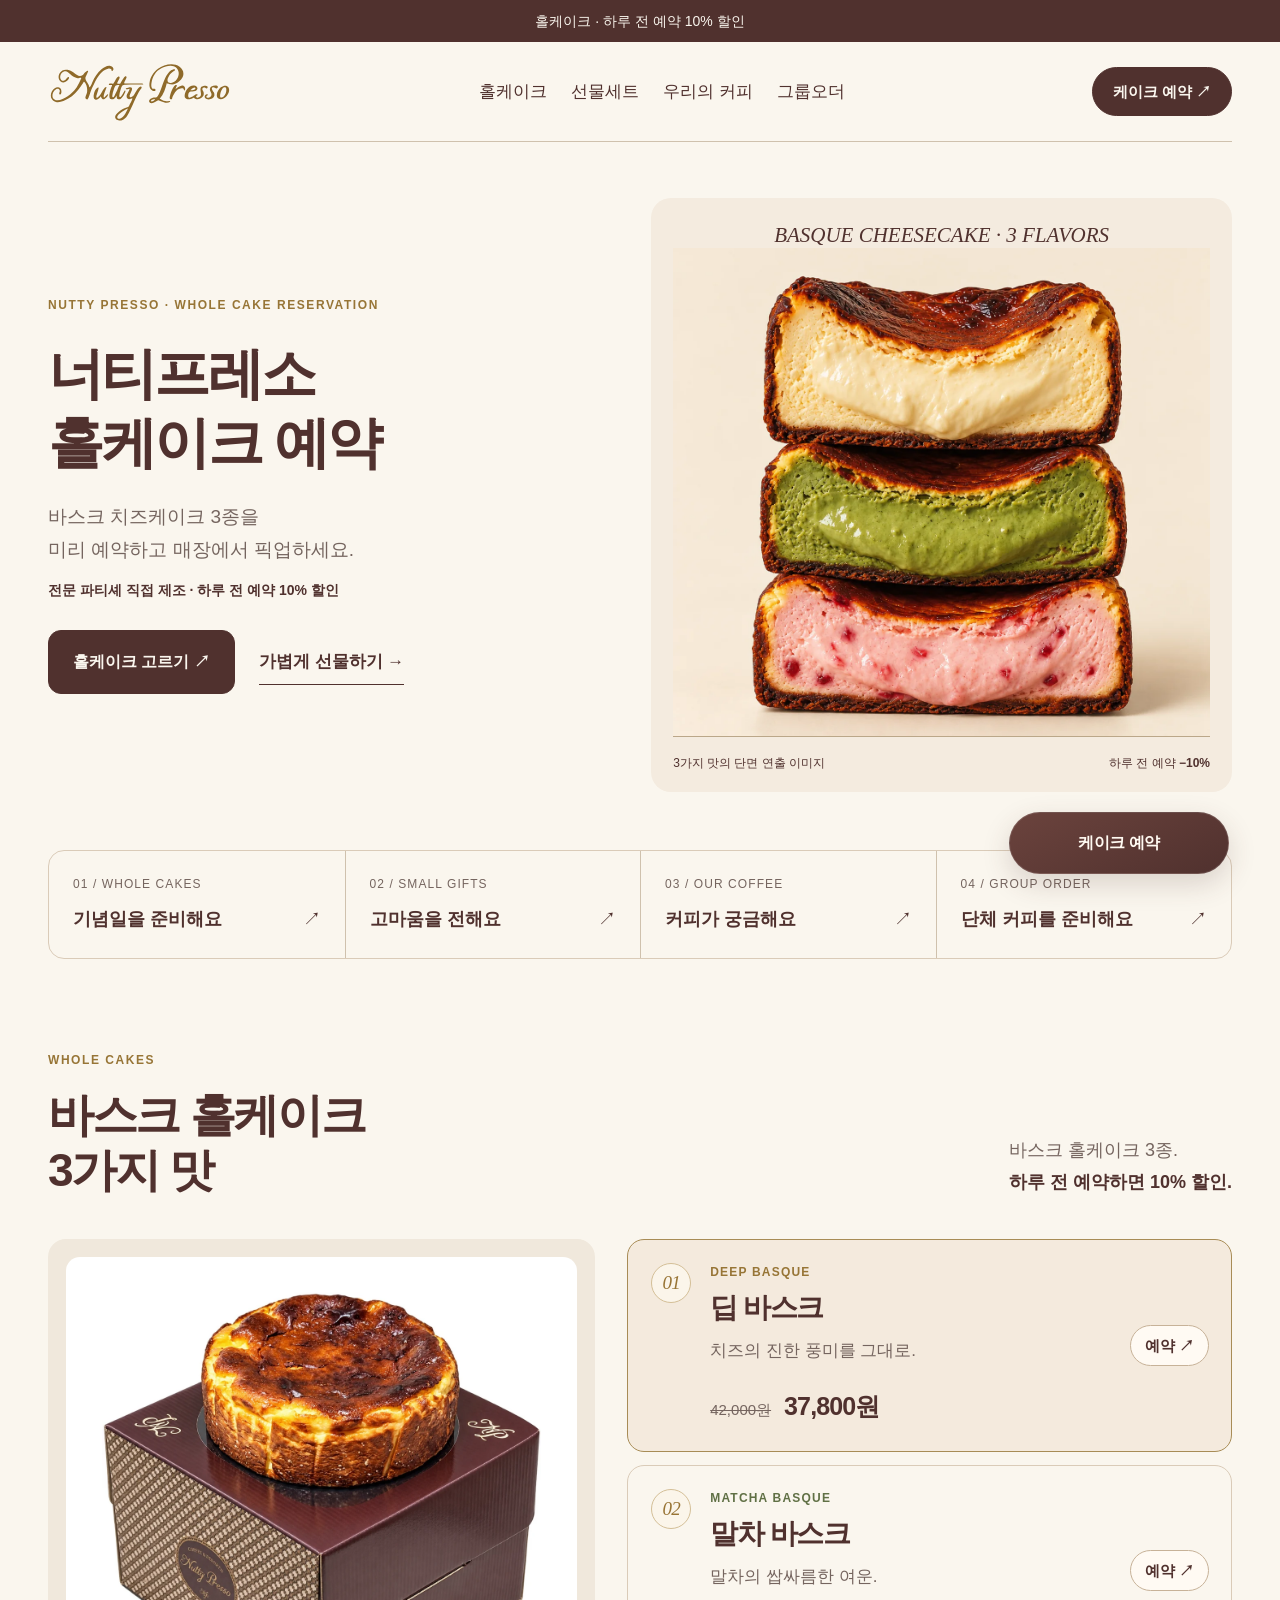
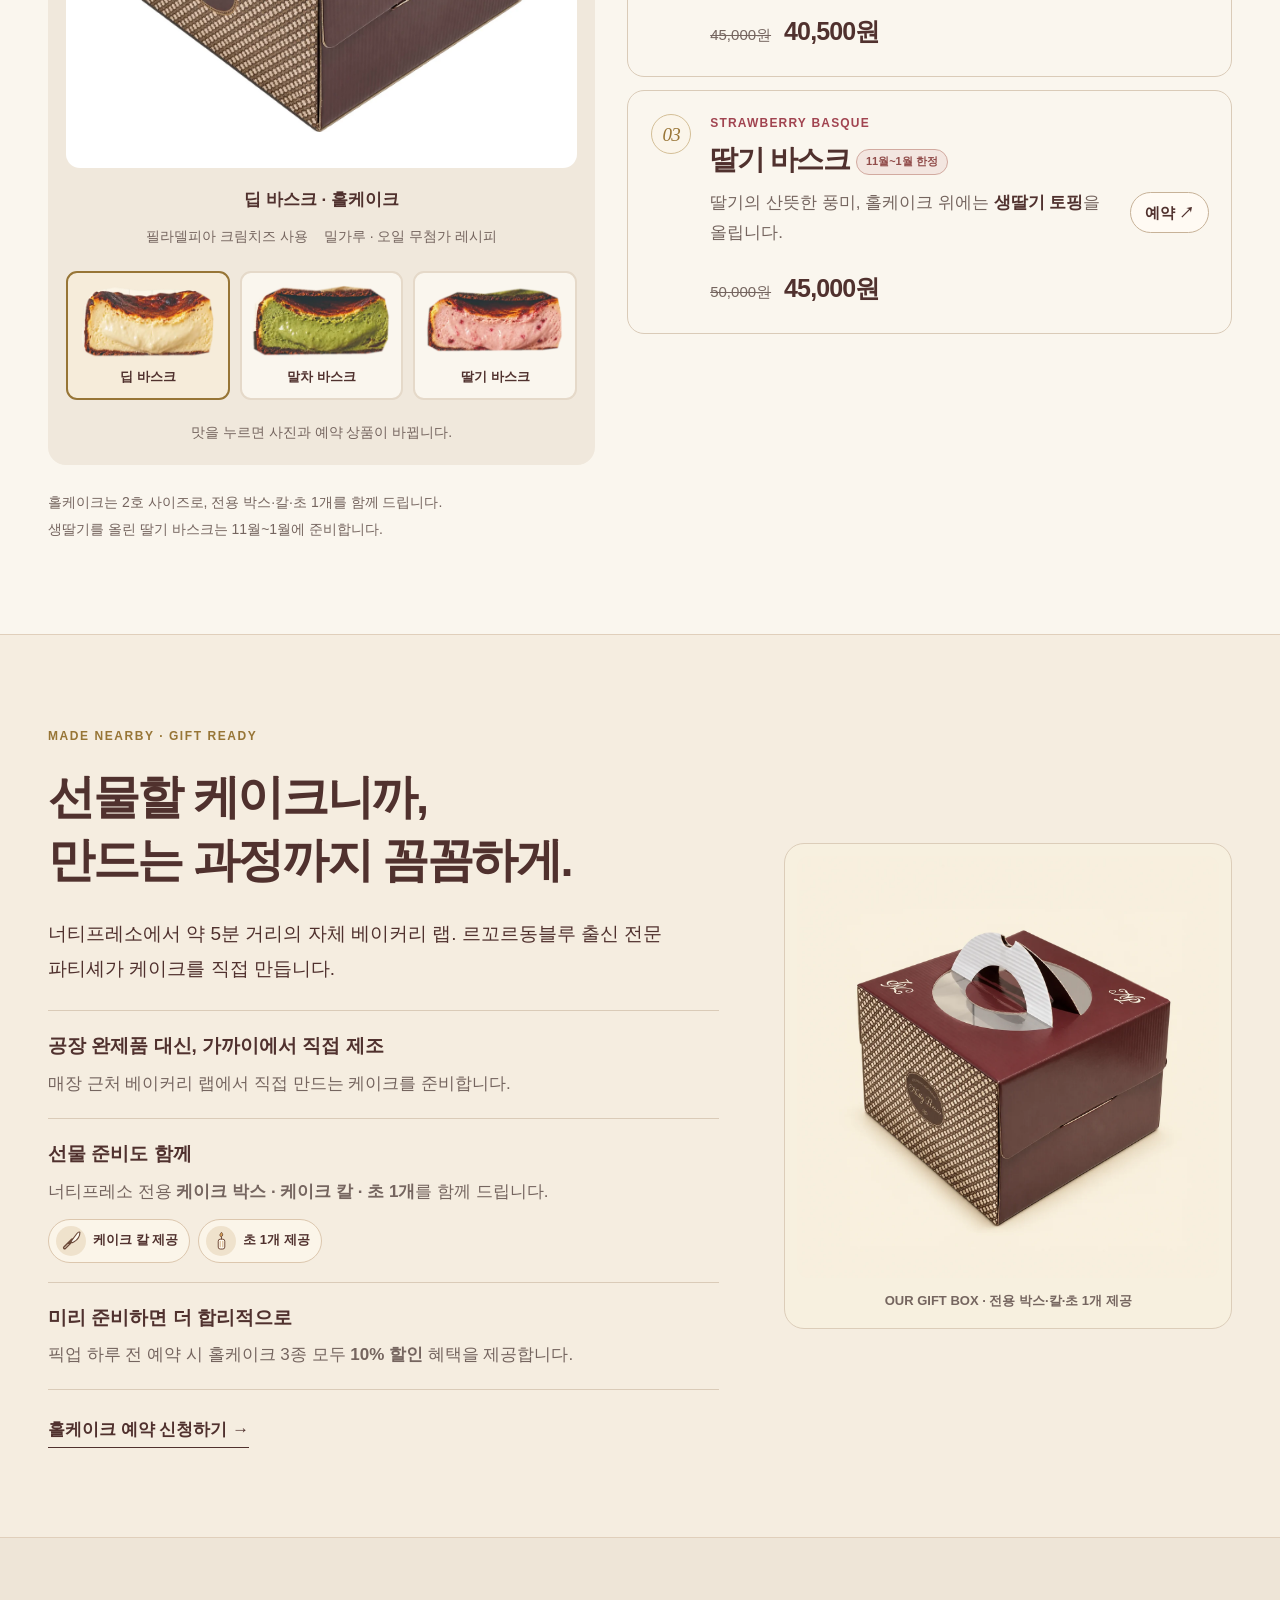
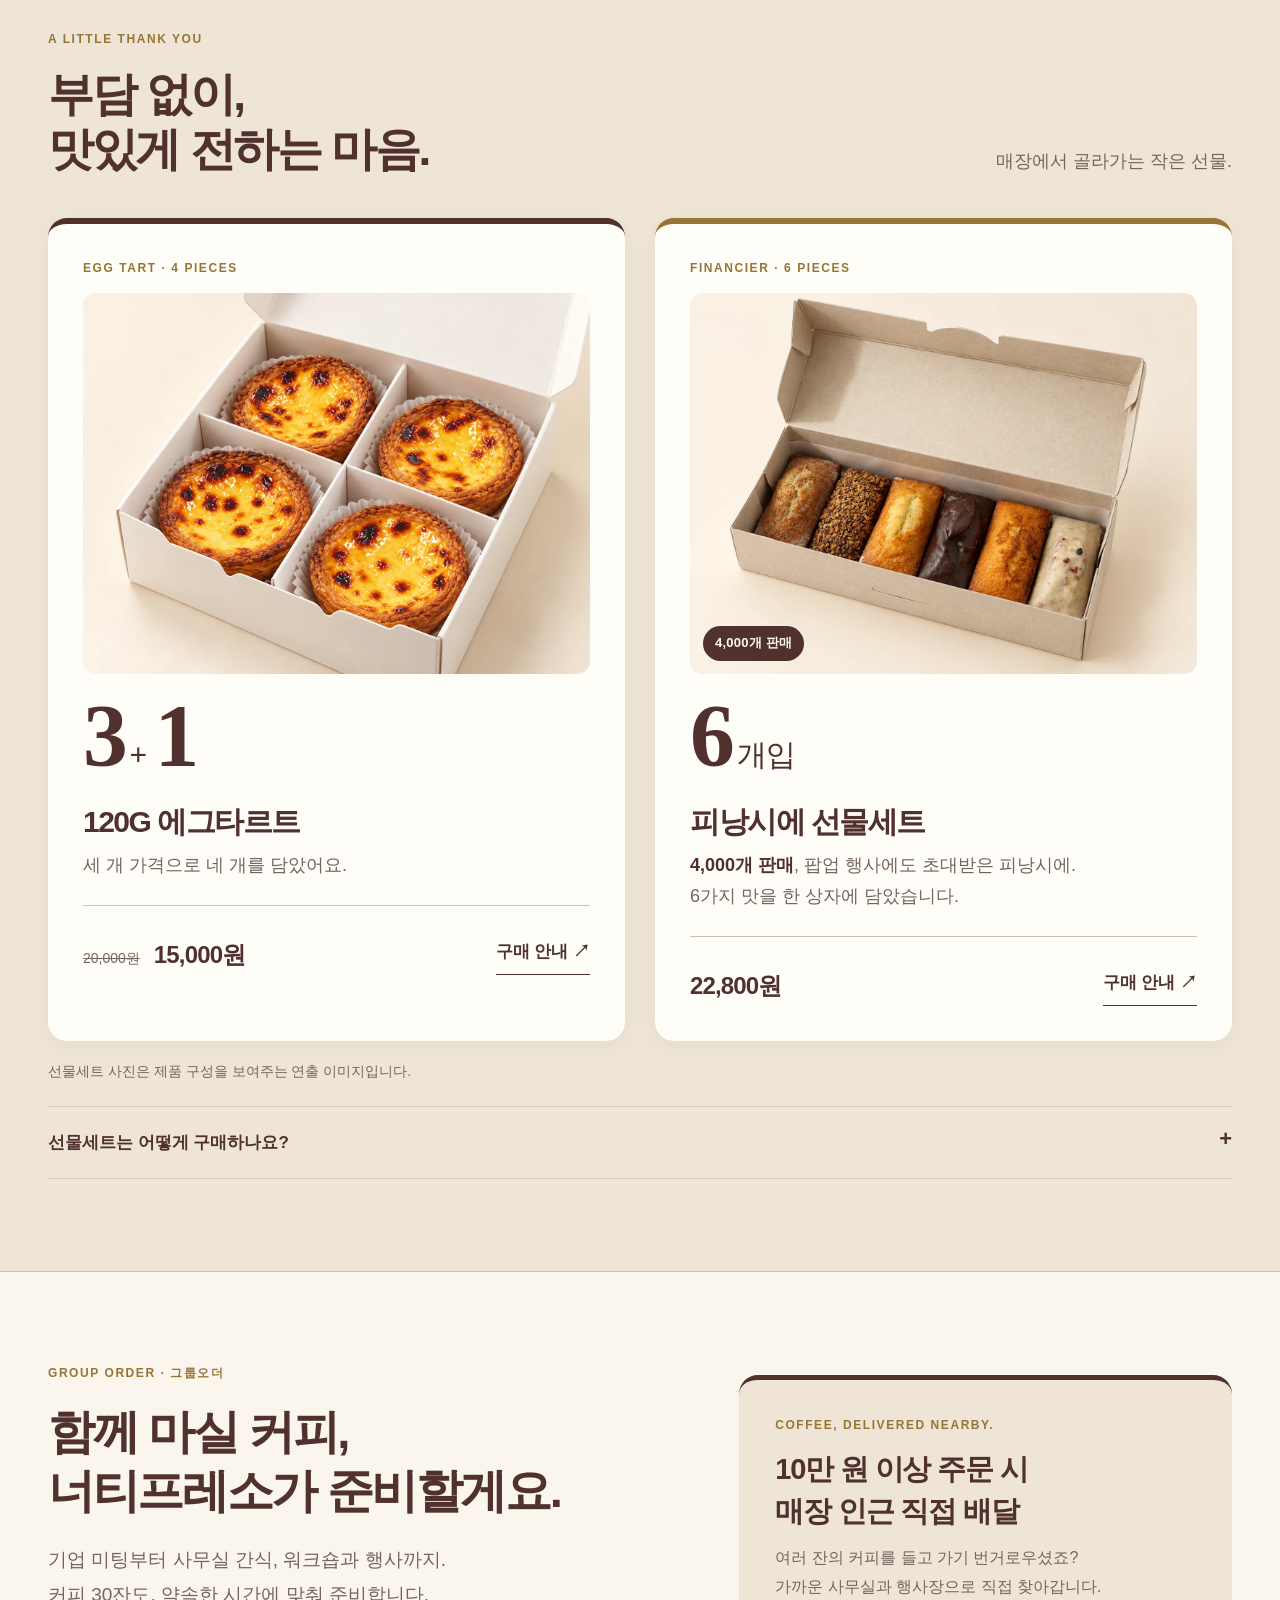
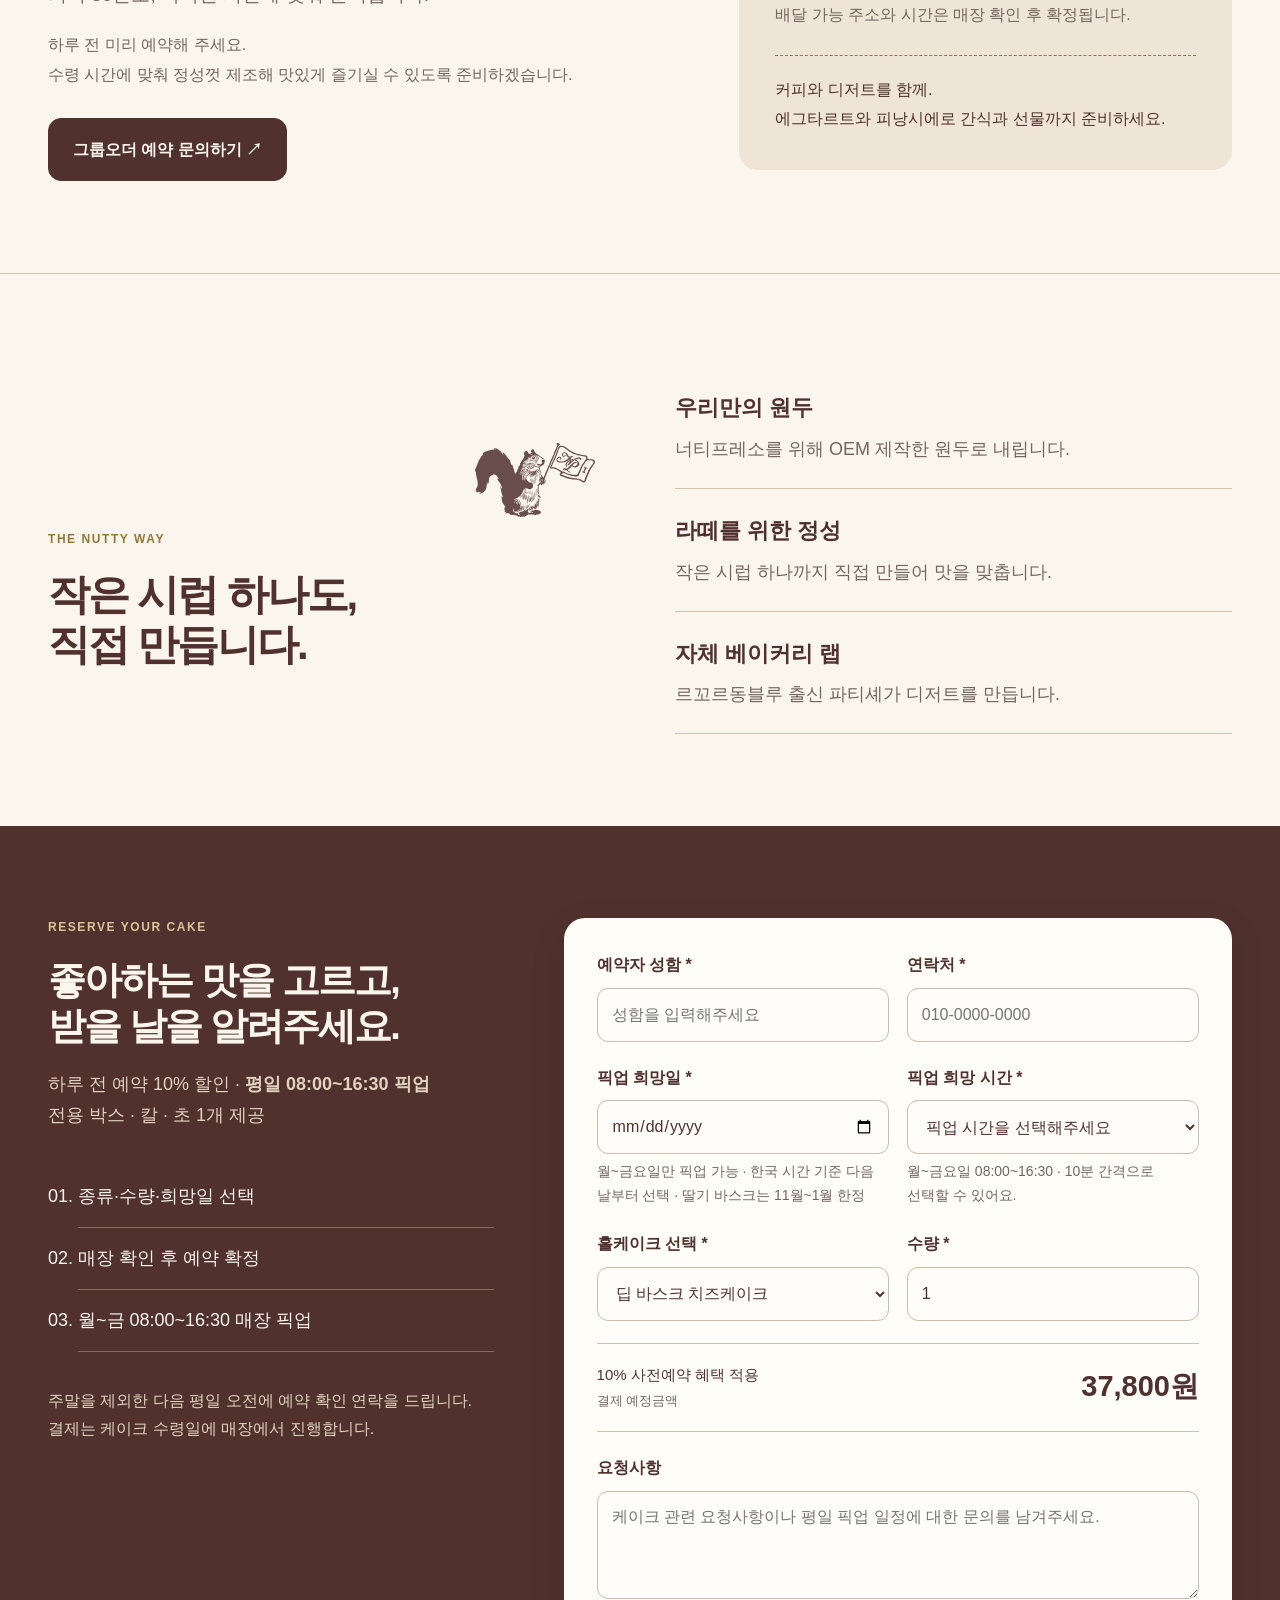
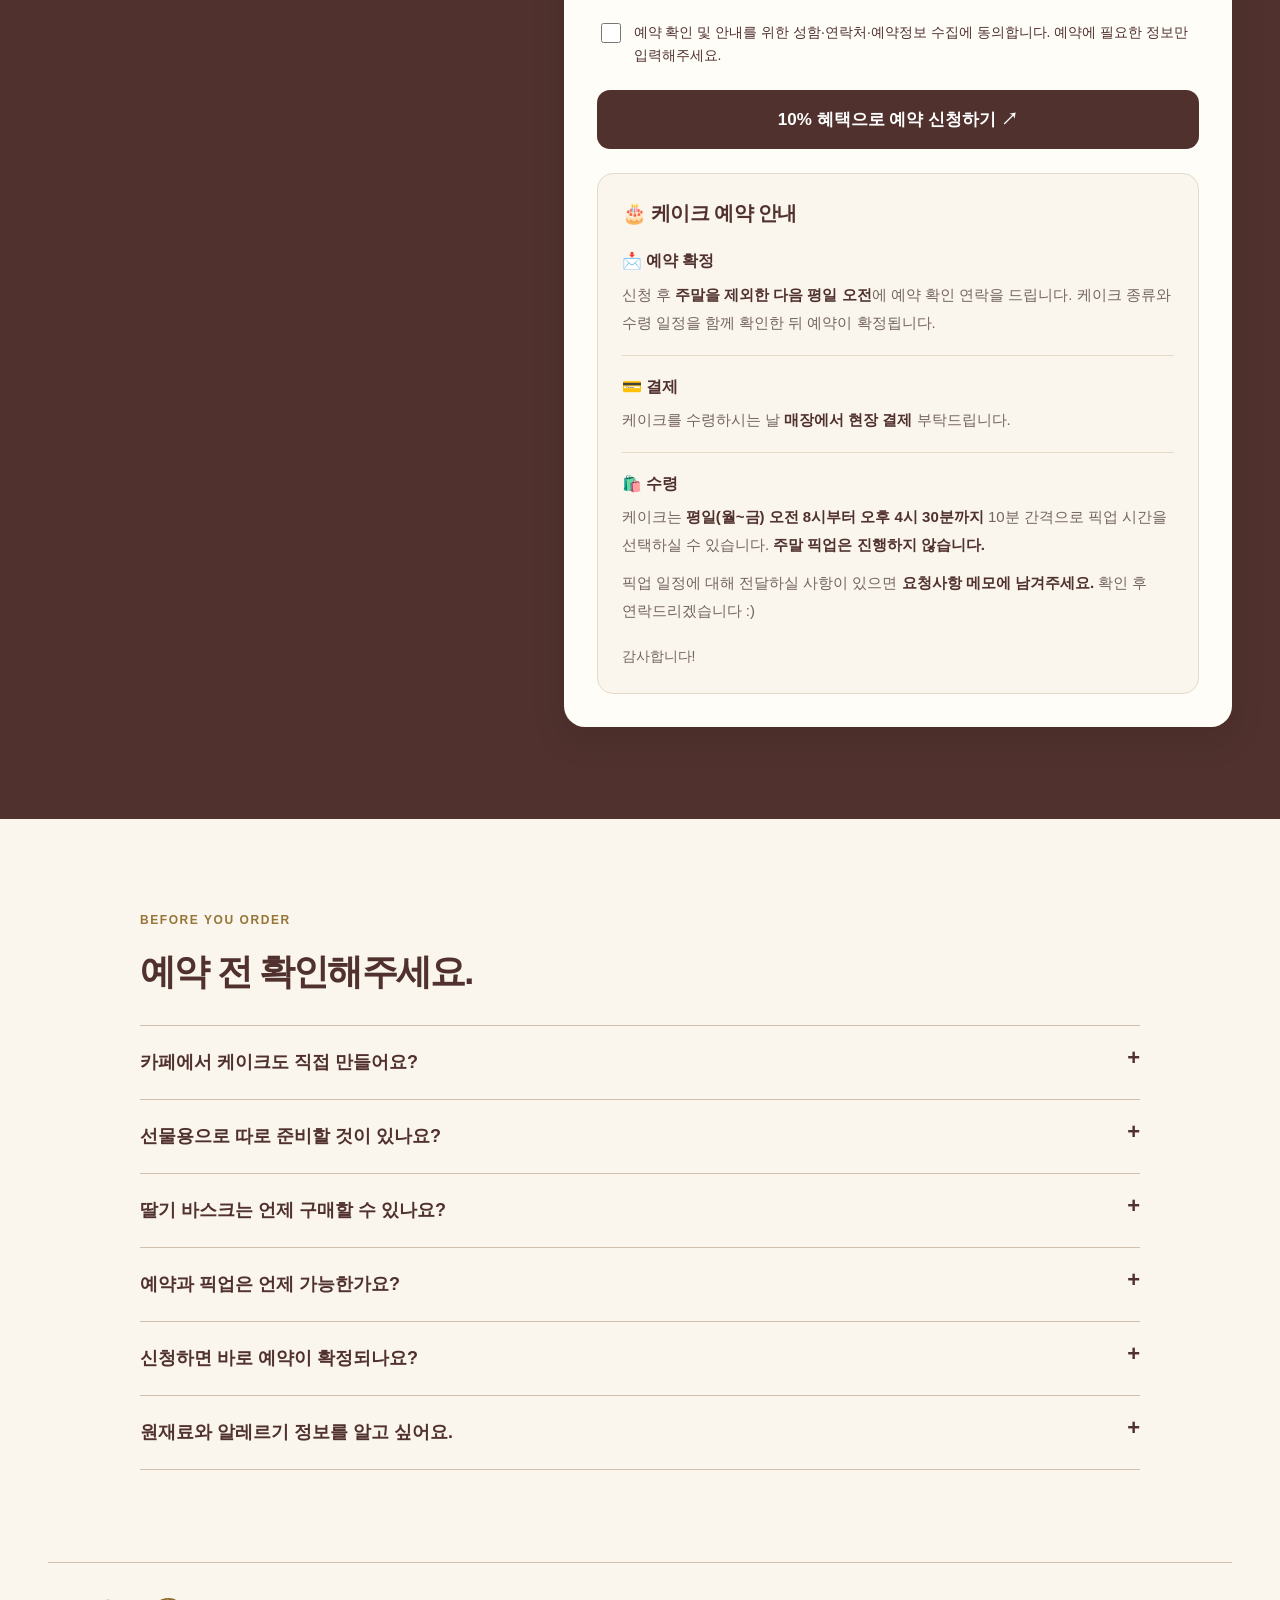
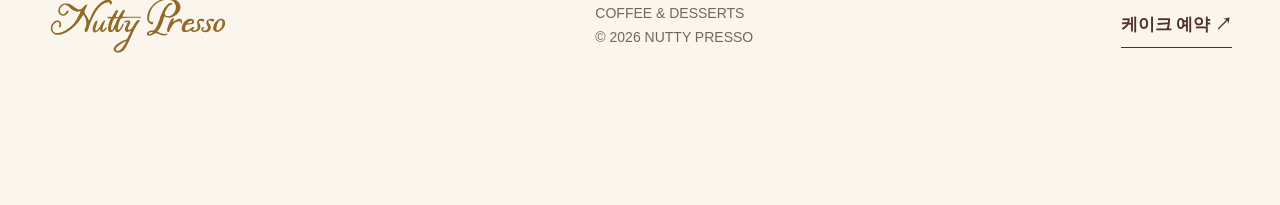
==== commit b3864836: "Offer 10-minute cake pickup time selection instead of freeform minutes" ====
--- a/index.html
+++ b/index.html
@@ -143,6 +143,38 @@
   }
 }
 .nutty-home #form .field-help-error{color:#a13f33;font-weight:700}
+</style>
+<style id="nutty-reservation-success-dialog-20261023">
+.nutty-home .nutty-booking-modal{
+  box-sizing:border-box;position:fixed;width:min(420px,calc(100vw - 36px));max-width:calc(100vw - 36px);
+  max-height:calc(100dvh - 40px);margin:auto;padding:0;overflow:auto;
+  border:1px solid #e4d6c4;border-radius:26px;background:#fffaf3;color:#50312e;
+  box-shadow:0 22px 70px rgba(42,25,19,.25);text-align:center;z-index:999;
+}
+.nutty-home .nutty-booking-modal::backdrop{background:rgba(39,23,21,.62);-webkit-backdrop-filter:blur(3px);backdrop-filter:blur(3px)}
+.nutty-home .nutty-booking-modal .booking-modal-inner{padding:32px 28px 26px}
+.nutty-home .nutty-booking-modal .booking-modal-icon{
+  display:grid;place-items:center;width:72px;height:72px;margin:0 auto 20px;
+  border-radius:24px;background:#f7eada;font-size:34px;transform:rotate(-5deg);
+}
+.nutty-home .nutty-booking-modal .booking-modal-eyebrow{display:block;font-size:10px;letter-spacing:.1em;font-weight:700;color:#977536}
+.nutty-home .nutty-booking-modal h2{margin:12px 0 16px;font-size:clamp(25px,6vw,31px);line-height:1.4;letter-spacing:-.045em}
+.nutty-home .nutty-booking-modal #reservation-success-description{font-size:17px;line-height:1.85;font-weight:650}
+.nutty-home .nutty-booking-modal .booking-modal-detail{
+  margin:20px 0 0;padding:14px 12px;border-radius:14px;background:#f6ede1;
+  color:#6c4c40;font-size:14px;line-height:1.75;word-break:keep-all;
+}
+.nutty-home .nutty-booking-modal .booking-modal-note{margin:14px 0 24px;color:#78665d;font-size:13px;line-height:1.65}
+.nutty-home .nutty-booking-modal .booking-modal-close{
+  display:block;width:100%;min-height:52px;padding:13px 20px;border:0;border-radius:14px;
+  background:#50312e;color:#fffaf3;font-size:16px;font-weight:750;cursor:pointer;
+}
+.nutty-home .nutty-booking-modal .booking-modal-close:hover{background:#66433d}
+.nutty-home .nutty-booking-modal .booking-modal-close:focus-visible{outline:3px solid #977536;outline-offset:3px}
+@media(max-width:480px){
+.nutty-home .nutty-booking-modal .booking-modal-inner{padding:27px 20px 20px}
+.nutty-home .nutty-booking-modal .booking-modal-icon{width:64px;height:64px;margin-bottom:16px}
+}
 </style>
 </head><body class="nutty-home"><a class="skip" href="#main">본문으로 이동</a><div class="notice">홀케이크 · 하루 전 예약 10% 할인</div><header class="header wrap"><a href="#main" aria-label="너티프레소 홈"><img class="wordmark" src="assets/nutty-wordmark.svg" alt="Nutty Presso" width="210" height="75"></a><nav aria-label="주 메뉴"><a href="#cakes">홀케이크</a><a href="#gifts">선물세트</a><a href="#brand">우리의 커피</a><a href="group-order/">그룹오더</a></nav><a href="#reserve" class="button small">케이크 예약 ↗</a><button class="nav-toggle" aria-expanded="false" aria-controls="mobile-menu" aria-label="메뉴 열기">☰</button></header><nav id="mobile-menu" class="mobile-menu" hidden aria-label="모바일 메뉴"><a href="#cakes">홀케이크</a><a href="#gifts">선물세트</a><a href="#brand">우리의 커피</a><a href="group-order/">그룹오더</a></nav><main id="main"><section class="hero wrap"><div class="hero-copy"><span class="eyebrow">NUTTY PRESSO · WHOLE CAKE RESERVATION</span><h1>너티프레소<br>홀케이크 예약</h1><p>바스크 치즈케이크 3종을<br>미리 예약하고 매장에서 픽업하세요.</p><p class="hero-benefits">전문 파티셰 직접 제조 · 하루 전 예약 10% 할인</p><div class="actions"><a class="button" href="#cakes">홀케이크 고르기 ↗</a><a class="text-link" href="#gifts">가볍게 선물하기 →</a></div></div><figure class="hero-photo"><span class="photo-heading">BASQUE CHEESECAKE · 3 FLAVORS</span><img class="hero-3flavors" src="assets/basque-three-slices.webp" alt="딥·말차·딸기 바스크 치즈케이크 3종의 단면을 보여주는 연출 이미지" width="1254" height="1254" fetchpriority="high"><figcaption><span>3가지 맛의 단면 연출 이미지</span><span>하루 전 예약 <b>−10%</b></span></figcaption></figure></section>
 <nav class="quick wrap group-quick" aria-label="원하는 메뉴 바로가기"><a href="#cakes"><small>01 / WHOLE CAKES</small><span>기념일을 준비해요 <b>↗</b></span></a><a href="#gifts"><small>02 / SMALL GIFTS</small><span>고마움을 전해요 <b>↗</b></span></a><a href="#brand"><small>03 / OUR COFFEE</small><span>커피가 궁금해요 <b>↗</b></span></a><a href="group-order/"><small>04 / GROUP ORDER</small><span>단체 커피를 준비해요 <b>↗</b></span></a></nav>
@@ -184,16 +216,27 @@
 <section class="gifts section" id="gifts"><div class="wrap"><div class="section-heading"><div><span class="eyebrow">A LITTLE THANK YOU</span><h2>부담 없이,<br>맛있게 전하는 마음.</h2></div><p>매장에서 골라가는 작은 선물.</p></div><div class="gift-pair"><article class="gift-ticket"><span class="eyebrow">EGG TART · 4 PIECES</span><figure class="gift-photo"><img src="assets/egg-tart-set-premium.webp" alt="120g 에그타르트 네 개가 담긴 3+1 선물세트 연출 이미지" loading="lazy" width="1400" height="1050"></figure><div class="gift-number">3<span>+</span>1</div><h3>120G 에그타르트</h3><p>세 개 가격으로 네 개를 담았어요.</p><div class="gift-bottom"><div class="price"><del>20,000원</del><strong>15,000원</strong></div><a href="#gift-guide" class="text-link">구매 안내 ↗</a></div></article><article class="gift-ticket"><span class="eyebrow">FINANCIER · 6 PIECES</span><figure class="gift-photo"><img src="assets/financier-set-premium.webp" alt="너티프레소 피낭시에 6구 선물세트 구성 연출 이미지" loading="lazy" width="1400" height="1050"><figcaption class="gift-photo-tag">4,000개 판매</figcaption></figure><div class="gift-number">6<span>개입</span></div><h3>피낭시에 선물세트</h3><p><strong>4,000개 판매</strong>, 팝업 행사에도 초대받은 피낭시에.<br>6가지 맛을 한 상자에 담았습니다.</p><div class="gift-bottom"><div class="price"><strong>22,800원</strong></div><a href="#gift-guide" class="text-link">구매 안내 ↗</a></div></article></div><p class="fine gift-image-note">선물세트 사진은 제품 구성을 보여주는 연출 이미지입니다.</p><details class="gift-guide" id="gift-guide"><summary>선물세트는 어떻게 구매하나요?</summary><p>에그타르트와 피낭시에 세트는 매장에서 구매할 수 있습니다. 당일 수량과 포장은 매장에 확인해주세요. 홀케이크는 아래 예약 폼에서 신청할 수 있으며, 단체 음료와 함께 주문할 선물세트는 <a class="text-link" href="group-order/">그룹오더 문의 ↗</a>에 남겨주세요.</p></details></div></section>
 <section class="group-home section" id="group-order" aria-labelledby="group-home-title"><div class="wrap group-home-grid"><div class="group-home-copy"><span class="eyebrow">GROUP ORDER · 그룹오더</span><h2 id="group-home-title">함께 마실 커피,<br>너티프레소가 준비할게요.</h2><p>기업 미팅부터 사무실 간식, 워크숍과 행사까지.<br>커피 30잔도, 약속한 시간에 맞춰 준비합니다.</p><p class="group-home-note">하루 전 미리 예약해 주세요.<br>수령 시간에 맞춰 정성껏 제조해 맛있게 즐기실 수 있도록 준비하겠습니다.</p><div class="actions"><a class="button" href="group-order/">그룹오더 예약 문의하기 ↗</a></div></div><aside class="group-home-ticket"><span class="eyebrow">COFFEE, DELIVERED NEARBY.</span><strong>10만 원 이상 주문 시<br>매장 인근 직접 배달</strong><p>여러 잔의 커피를 들고 가기 번거로우셨죠?<br>가까운 사무실과 행사장으로 직접 찾아갑니다.<br>배달 가능 주소와 시간은 매장 확인 후 확정됩니다.</p><p class="group-home-dessert">커피와 디저트를 함께.<br>에그타르트와 피낭시에로 간식과 선물까지 준비하세요.</p></aside></div></section>
 <section class="brand section wrap" id="brand"><div class="brand-heading"><img src="assets/nutty-mascot.svg" alt="너티프레소 공식 다람쥐 캐릭터" width="210" height="150" loading="lazy"><span class="eyebrow">THE NUTTY WAY</span><h2>작은 시럽 하나도,<br>직접 만듭니다.</h2></div><div class="brand-points"><div><b>우리만의 원두</b><p>너티프레소를 위해 OEM 제작한 원두로 내립니다.</p></div><div><b>라떼를 위한 정성</b><p>작은 시럽 하나까지 직접 만들어 맛을 맞춥니다.</p></div><div><b>자체 베이커리 랩</b><p>르꼬르동블루 출신 파티셰가 디저트를 만듭니다.</p></div></div></section>
-<section id="reserve" class="reserve section"><div class="wrap reserve-grid"><div class="reserve-intro"><span class="eyebrow">RESERVE YOUR CAKE</span><h2>좋아하는 맛을 고르고,<br>받을 날을 알려주세요.</h2><p>하루 전 예약 10% 할인 · <strong>평일 08:00~16:30 픽업</strong><br>전용 박스 · 칼 · 초 1개 제공</p><ol><li>종류·수량·희망일 선택</li><li>매장 확인 후 예약 확정</li><li>월~금 08:00~16:30 매장 픽업</li></ol><div class="reservation-note">주말을 제외한 다음 평일 오전에 예약 확인 연락을 드립니다.<br>결제는 케이크 수령일에 매장에서 진행합니다.</div></div><form class="form" id="form"><div class="field"><label for="name">예약자 성함 *</label><input autocomplete="name" id="name" maxlength="50" name="name" placeholder="성함을 입력해주세요" required=""/></div><div class="field"><label for="phone">연락처 *</label><input autocomplete="tel" id="phone" inputmode="tel" maxlength="25" name="phone" placeholder="010-0000-0000" required="" type="tel"/></div><div class="field"><label for="date">픽업 희망일 *</label><input id="date" name="date" required="" type="date" aria-describedby="pickup-date-help"/><p class="field-help" id="pickup-date-help" aria-live="polite">월~금요일만 픽업 가능 · 한국 시간 기준 다음 날부터 선택 · 딸기 바스크는 11월~1월 한정</p></div><div class="field"><label for="time">픽업 희망 시간 *</label><input id="time" name="time" required="" type="time" min="08:00" max="16:30" step="60" aria-describedby="pickup-time-help"/><p class="field-help" id="pickup-time-help" aria-live="polite">평일 오전 8시부터 오후 4시 30분까지 픽업 가능합니다.</p></div><div class="field"><label for="product">홀케이크 선택 *</label><select id="product" name="product" required=""><option value="deep_basque">딥 바스크 치즈케이크</option><option value="matcha">말차 바스크 치즈케이크</option><option value="strawberry">딸기 바스크 치즈케이크</option></select></div><div class="field"><label for="qty">수량 *</label><input id="qty" inputmode="numeric" max="10" min="1" name="qty" required="" step="1" type="number" value="1"/></div><div class="total full"><span>10% 사전예약 혜택 적용<br/><small>결제 예정금액</small></span><strong aria-live="polite" id="total">37,800원</strong></div><div class="field full"><label for="memo">요청사항</label><textarea id="memo" maxlength="1000" name="memo" placeholder="케이크 관련 요청사항이나 평일 픽업 일정에 대한 문의를 남겨주세요."></textarea></div><label class="consent full" for="consent"><input id="consent" required="" type="checkbox"/><span>예약 확인 및 안내를 위한 성함·연락처·예약정보 수집에 동의합니다. 예약에 필요한 정보만 입력해주세요.</span></label><button class="submit full" id="submit" type="submit">10% 혜택으로 예약 신청하기 ↗</button><aside class="cake-booking-guide full" aria-labelledby="cake-booking-guide-title">
+<section id="reserve" class="reserve section"><div class="wrap reserve-grid"><div class="reserve-intro"><span class="eyebrow">RESERVE YOUR CAKE</span><h2>좋아하는 맛을 고르고,<br>받을 날을 알려주세요.</h2><p>하루 전 예약 10% 할인 · <strong>평일 08:00~16:30 픽업</strong><br>전용 박스 · 칼 · 초 1개 제공</p><ol><li>종류·수량·희망일 선택</li><li>매장 확인 후 예약 확정</li><li>월~금 08:00~16:30 매장 픽업</li></ol><div class="reservation-note">주말을 제외한 다음 평일 오전에 예약 확인 연락을 드립니다.<br>결제는 케이크 수령일에 매장에서 진행합니다.</div></div><form class="form" id="form"><div class="field"><label for="name">예약자 성함 *</label><input autocomplete="name" id="name" maxlength="50" name="name" placeholder="성함을 입력해주세요" required=""/></div><div class="field"><label for="phone">연락처 *</label><input autocomplete="tel" id="phone" inputmode="tel" maxlength="25" name="phone" placeholder="010-0000-0000" required="" type="tel"/></div><div class="field"><label for="date">픽업 희망일 *</label><input id="date" name="date" required="" type="date" aria-describedby="pickup-date-help"/><p class="field-help" id="pickup-date-help" aria-live="polite">월~금요일만 픽업 가능 · 한국 시간 기준 다음 날부터 선택 · 딸기 바스크는 11월~1월 한정</p></div><div class="field"><label for="time">픽업 희망 시간 *</label><select id="time" name="time" required="" aria-describedby="pickup-time-help"><option value="" disabled selected>픽업 시간을 선택해주세요</option><option value="08:00">08:00</option><option value="08:10">08:10</option><option value="08:20">08:20</option><option value="08:30">08:30</option><option value="08:40">08:40</option><option value="08:50">08:50</option><option value="09:00">09:00</option><option value="09:10">09:10</option><option value="09:20">09:20</option><option value="09:30">09:30</option><option value="09:40">09:40</option><option value="09:50">09:50</option><option value="10:00">10:00</option><option value="10:10">10:10</option><option value="10:20">10:20</option><option value="10:30">10:30</option><option value="10:40">10:40</option><option value="10:50">10:50</option><option value="11:00">11:00</option><option value="11:10">11:10</option><option value="11:20">11:20</option><option value="11:30">11:30</option><option value="11:40">11:40</option><option value="11:50">11:50</option><option value="12:00">12:00</option><option value="12:10">12:10</option><option value="12:20">12:20</option><option value="12:30">12:30</option><option value="12:40">12:40</option><option value="12:50">12:50</option><option value="13:00">13:00</option><option value="13:10">13:10</option><option value="13:20">13:20</option><option value="13:30">13:30</option><option value="13:40">13:40</option><option value="13:50">13:50</option><option value="14:00">14:00</option><option value="14:10">14:10</option><option value="14:20">14:20</option><option value="14:30">14:30</option><option value="14:40">14:40</option><option value="14:50">14:50</option><option value="15:00">15:00</option><option value="15:10">15:10</option><option value="15:20">15:20</option><option value="15:30">15:30</option><option value="15:40">15:40</option><option value="15:50">15:50</option><option value="16:00">16:00</option><option value="16:10">16:10</option><option value="16:20">16:20</option><option value="16:30">16:30</option></select><p class="field-help" id="pickup-time-help" aria-live="polite">월~금요일 08:00~16:30 · 10분 간격으로 선택할 수 있어요.</p></div><div class="field"><label for="product">홀케이크 선택 *</label><select id="product" name="product" required=""><option value="deep_basque">딥 바스크 치즈케이크</option><option value="matcha">말차 바스크 치즈케이크</option><option value="strawberry">딸기 바스크 치즈케이크</option></select></div><div class="field"><label for="qty">수량 *</label><input id="qty" inputmode="numeric" max="10" min="1" name="qty" required="" step="1" type="number" value="1"/></div><div class="total full"><span>10% 사전예약 혜택 적용<br/><small>결제 예정금액</small></span><strong aria-live="polite" id="total">37,800원</strong></div><div class="field full"><label for="memo">요청사항</label><textarea id="memo" maxlength="1000" name="memo" placeholder="케이크 관련 요청사항이나 평일 픽업 일정에 대한 문의를 남겨주세요."></textarea></div><label class="consent full" for="consent"><input id="consent" required="" type="checkbox"/><span>예약 확인 및 안내를 위한 성함·연락처·예약정보 수집에 동의합니다. 예약에 필요한 정보만 입력해주세요.</span></label><button class="submit full" id="submit" type="submit">10% 혜택으로 예약 신청하기 ↗</button><aside class="cake-booking-guide full" aria-labelledby="cake-booking-guide-title">
 <h3 id="cake-booking-guide-title"><span aria-hidden="true">🎂</span> 케이크 예약 안내</h3>
 <dl>
 <div><dt><span aria-hidden="true">📩</span> 예약 확정</dt><dd>신청 후 <strong>주말을 제외한 다음 평일 오전</strong>에 예약 확인 연락을 드립니다. 케이크 종류와 수령 일정을 함께 확인한 뒤 예약이 확정됩니다.</dd></div>
 <div><dt><span aria-hidden="true">💳</span> 결제</dt><dd>케이크를 수령하시는 날 <strong>매장에서 현장 결제</strong> 부탁드립니다.</dd></div>
-<div><dt><span aria-hidden="true">🛍️</span> 수령</dt><dd><p>케이크는 <strong>평일(월~금) 오전 8시부터 오후 4시 30분까지</strong> 수령하실 수 있습니다. <strong>주말 픽업은 진행하지 않습니다.</strong></p><p>픽업 일정에 대해 전달하실 사항이 있으면 <strong>요청사항 메모에 남겨주세요.</strong> 확인 후 연락드리겠습니다 :)</p></dd></div>
+<div><dt><span aria-hidden="true">🛍️</span> 수령</dt><dd><p>케이크는 <strong>평일(월~금) 오전 8시부터 오후 4시 30분까지</strong> 10분 간격으로 픽업 시간을 선택하실 수 있습니다. <strong>주말 픽업은 진행하지 않습니다.</strong></p><p>픽업 일정에 대해 전달하실 사항이 있으면 <strong>요청사항 메모에 남겨주세요.</strong> 확인 후 연락드리겠습니다 :)</p></dd></div>
 </dl><p class="guide-thanks">감사합니다!</p></aside><div aria-live="polite" class="status full" hidden="" id="status" role="status"></div><noscript><p class="full">온라인 예약을 이용하려면 브라우저의 자바스크립트를 켜주세요.</p></noscript></form></div></section>
 <section class="faq section wrap" id="faq"><span class="eyebrow">BEFORE YOU ORDER</span><h2>예약 전 확인해주세요.</h2>
 <details><summary>카페에서 케이크도 직접 만들어요?</summary><p>네. 너티프레소에서 약 5분 거리의 자체 베이커리 랩에서 르꼬르동블루 출신 전문 파티셰가 직접 만듭니다. 실제 단면 사진을 보시고 원하는 맛을 골라주세요.</p></details>
 <details><summary>선물용으로 따로 준비할 것이 있나요?</summary><p>너티프레소 전용 케이크 박스, 케이크 칼, 초 1개를 함께 드립니다. 케이크는 2호 사이즈로 준비합니다.</p></details>
 <details><summary>딸기 바스크는 언제 구매할 수 있나요?</summary><p>딸기 바스크는 11월부터 1월까지만 진행하는 시즌 한정 케이크입니다. 홀케이크 위에는 실제 생딸기를 올리며, 예약 픽업 날짜 역시 11월~1월 중 선택해 주세요.</p></details>
 <details><summary>예약과 픽업은 언제 가능한가요?</summary><p>픽업일 하루 전까지 신청하면 10% 할인됩니다. <strong>픽업은 월~금요일 오전 8시~오후 4시 30분만 가능하며, 토·일요일 픽업은 진행하지 않습니다.</strong> 제작 가능 여부와 픽업 시간은 매장 확인 후 확정됩니다.</p></details><details><summary>신청하면 바로 예약이 확정되나요?</summary><p>신청 후 주말을 제외한 다음 평일 오전에 예약 확인 연락을 드립니다. 케이크 종류와 수령 일정을 함께 확인한 뒤 예약이 확정됩니다. 결제는 케이크를 수령하시는 날 매장에서 부탁드립니다.</p></details><details><summary>원재료와 알레르기 정보를 알고 싶어요.</summary><p>필라델피아 크림치즈를 사용하고, 밀가루와 오일을 별도로 넣지 않는 레시피입니다. 우유 및 달걀 등 알레르기가 있다면 구매 전 매장에 상세 원재료와 제조 환경을 확인해주세요.</p></details></section></main>
-<footer class="footer wrap"><img src="assets/nutty-wordmark.svg" alt="Nutty Presso" width="210" height="75" loading="lazy"><p>COFFEE & DESSERTS<br>© 2026 NUTTY PRESSO</p><a class="text-link" href="#reserve">케이크 예약 ↗</a></footer><aside class="mobile-cta" aria-label="케이크 예약 바로가기"><a href="#form" aria-label="케이크 예약 신청서로 바로 이동">케이크 예약</a></aside><script src="reservation.js?v=20261023-2" defer></script></body></html>+<dialog id="reservation-success-modal" class="nutty-booking-modal" aria-labelledby="reservation-success-title" aria-describedby="reservation-success-description">
+  <div class="booking-modal-inner">
+    <div class="booking-modal-icon" aria-hidden="true">🎂</div>
+    <span class="booking-modal-eyebrow">NUTTY PRESSO · CAKE RESERVATION</span>
+    <h2 id="reservation-success-title">예약 신청이<br>완료되었습니다!</h2>
+    <p id="reservation-success-description">매장에서 연락이 갈 예정입니다!<br>감사합니다.</p>
+    <p class="booking-modal-detail" id="reservation-success-summary" aria-live="polite"></p>
+    <p class="booking-modal-note">예약은 매장 연락 후 최종 확정됩니다.</p>
+    <button type="button" id="reservation-success-close" class="booking-modal-close">확인</button>
+  </div>
+</dialog>
+<footer class="footer wrap"><img src="assets/nutty-wordmark.svg" alt="Nutty Presso" width="210" height="75" loading="lazy"><p>COFFEE & DESSERTS<br>© 2026 NUTTY PRESSO</p><a class="text-link" href="#reserve">케이크 예약 ↗</a></footer><aside class="mobile-cta" aria-label="케이크 예약 바로가기"><a href="#form" aria-label="케이크 예약 신청서로 바로 이동">케이크 예약</a></aside><script src="reservation.js?v=20261023-4" defer></script></body></html>
